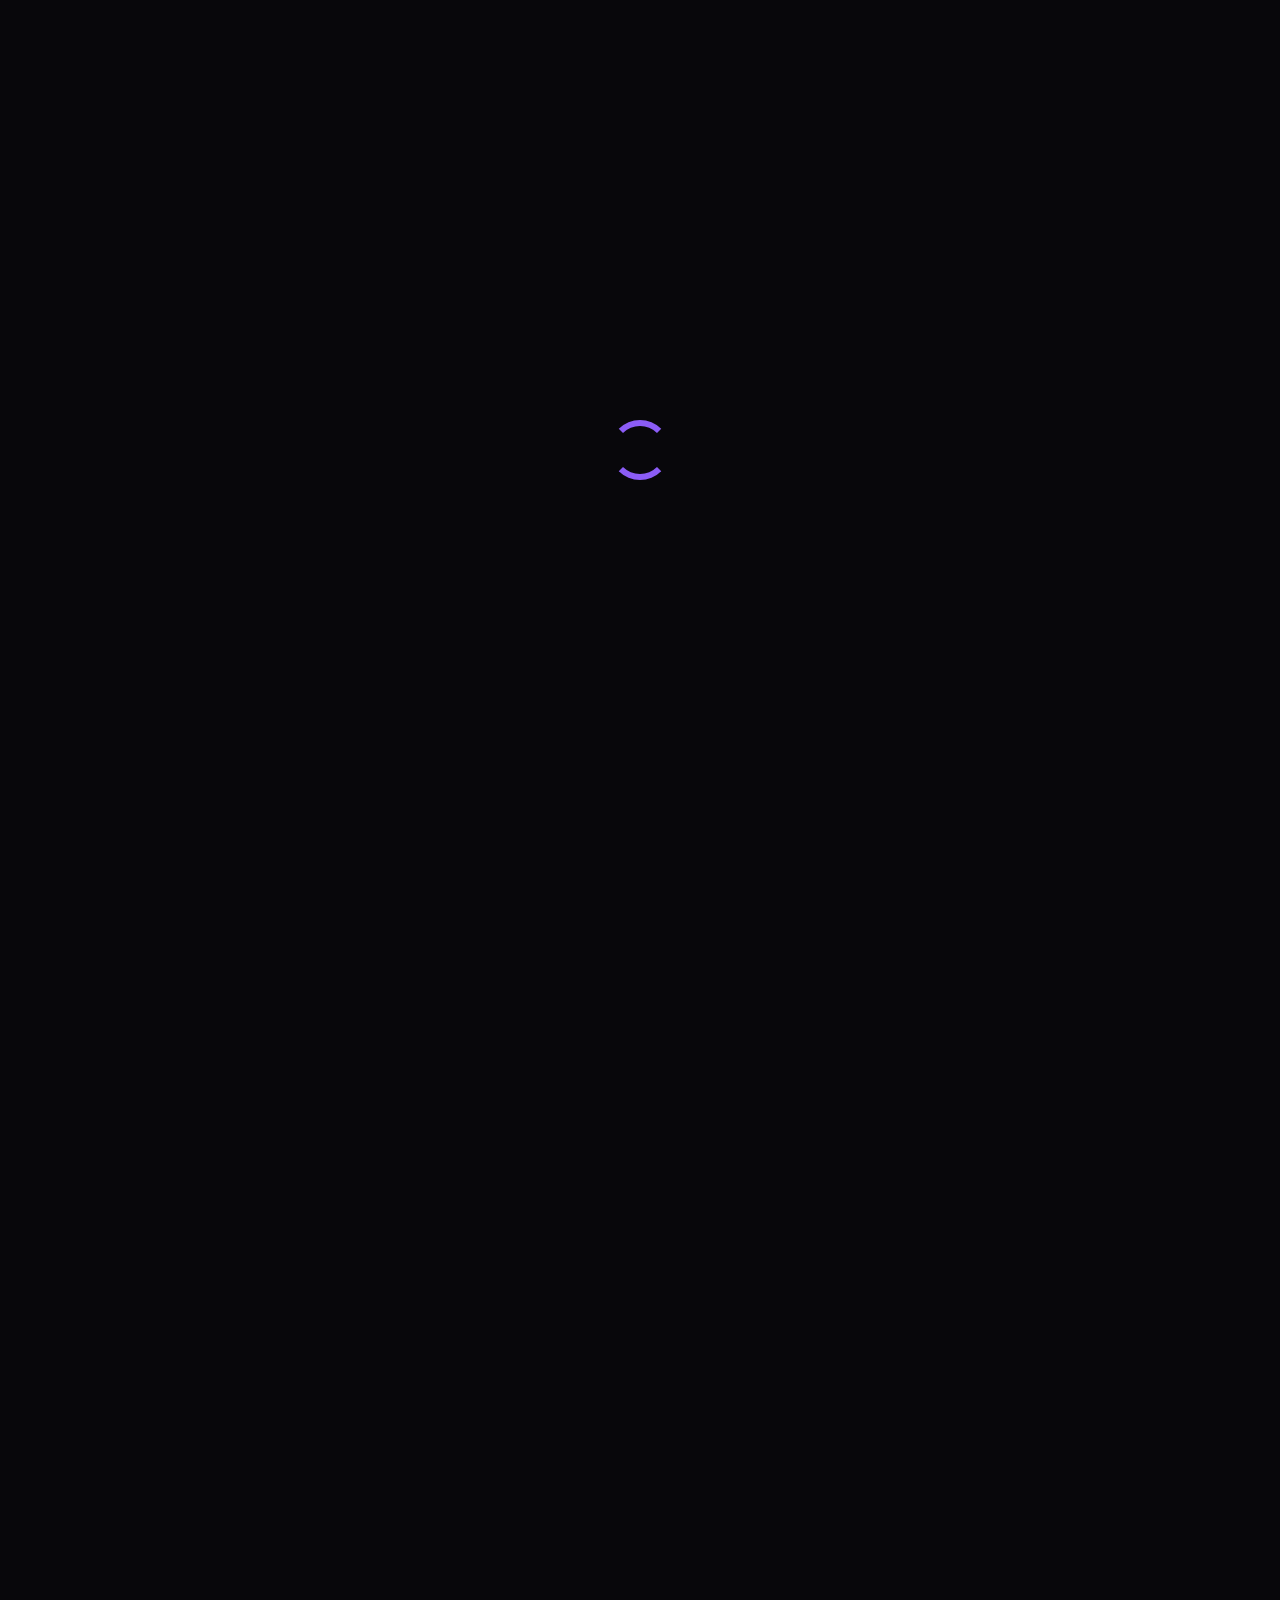
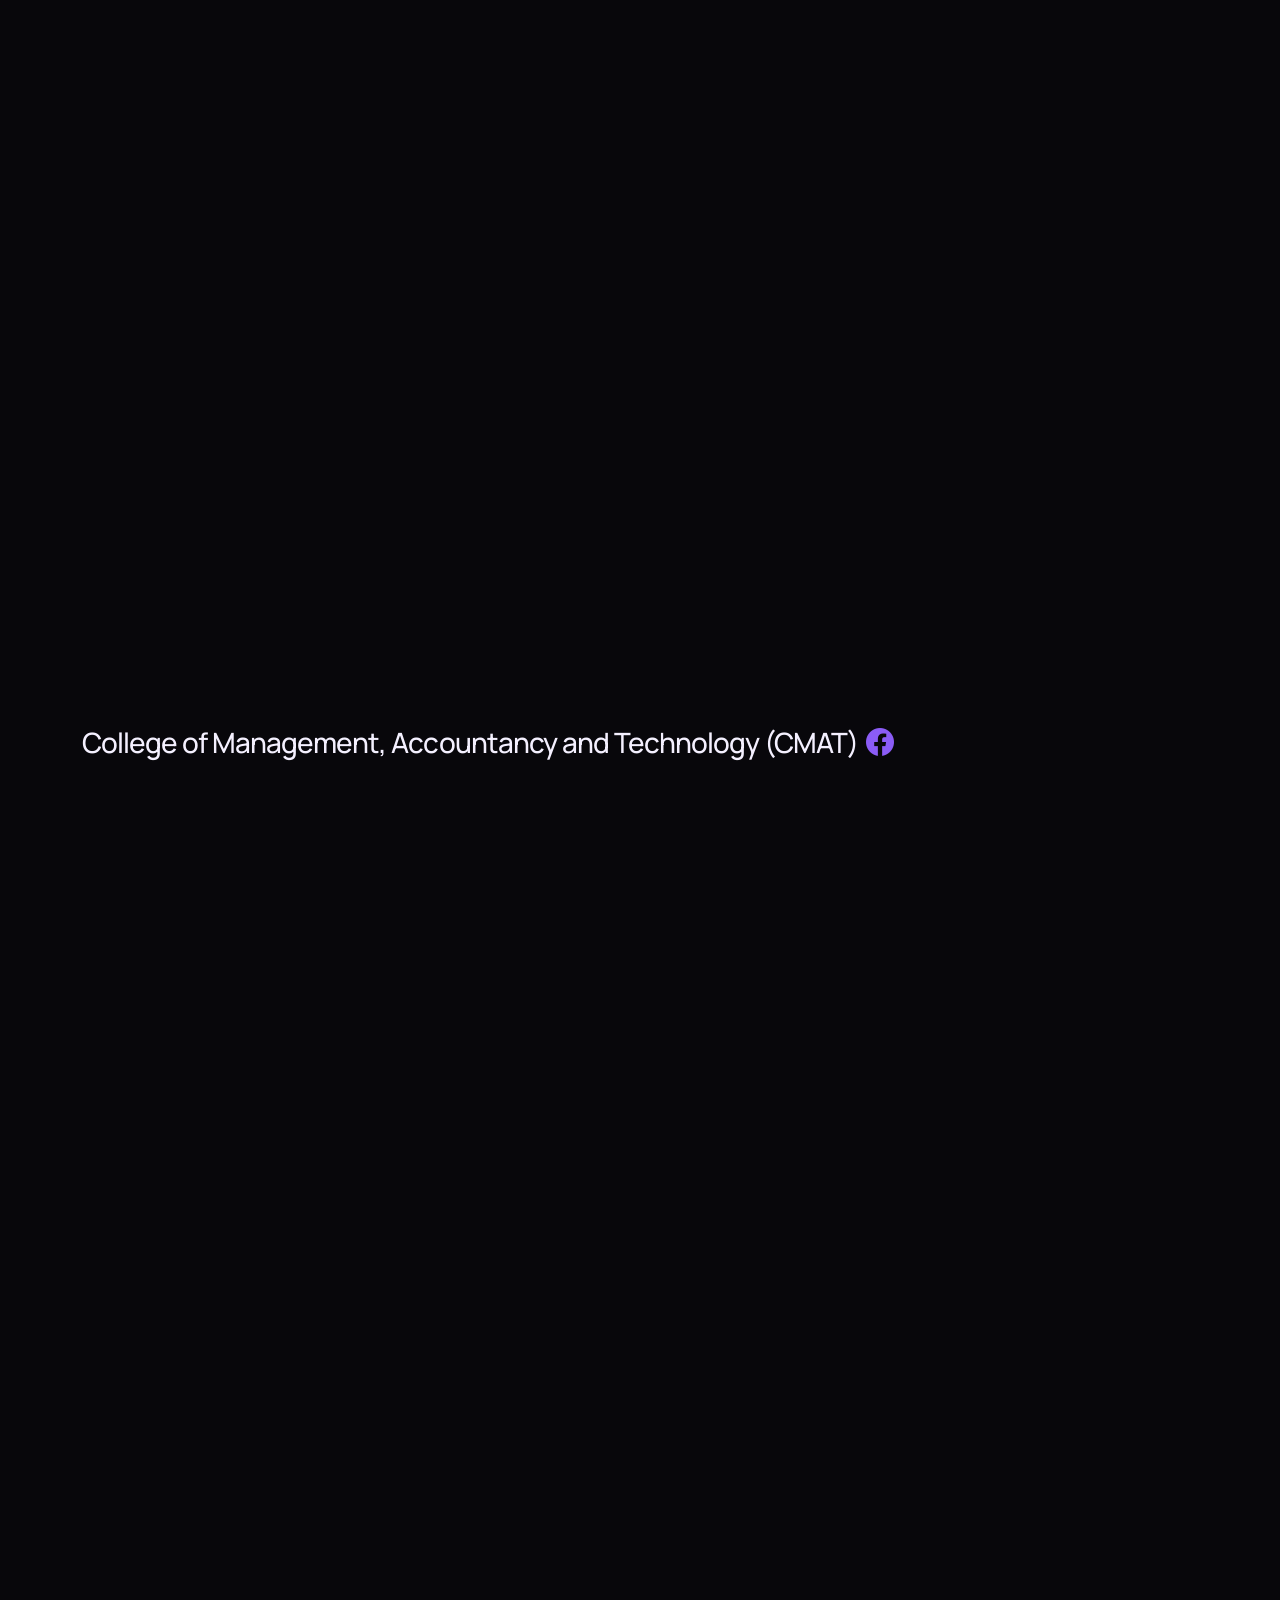
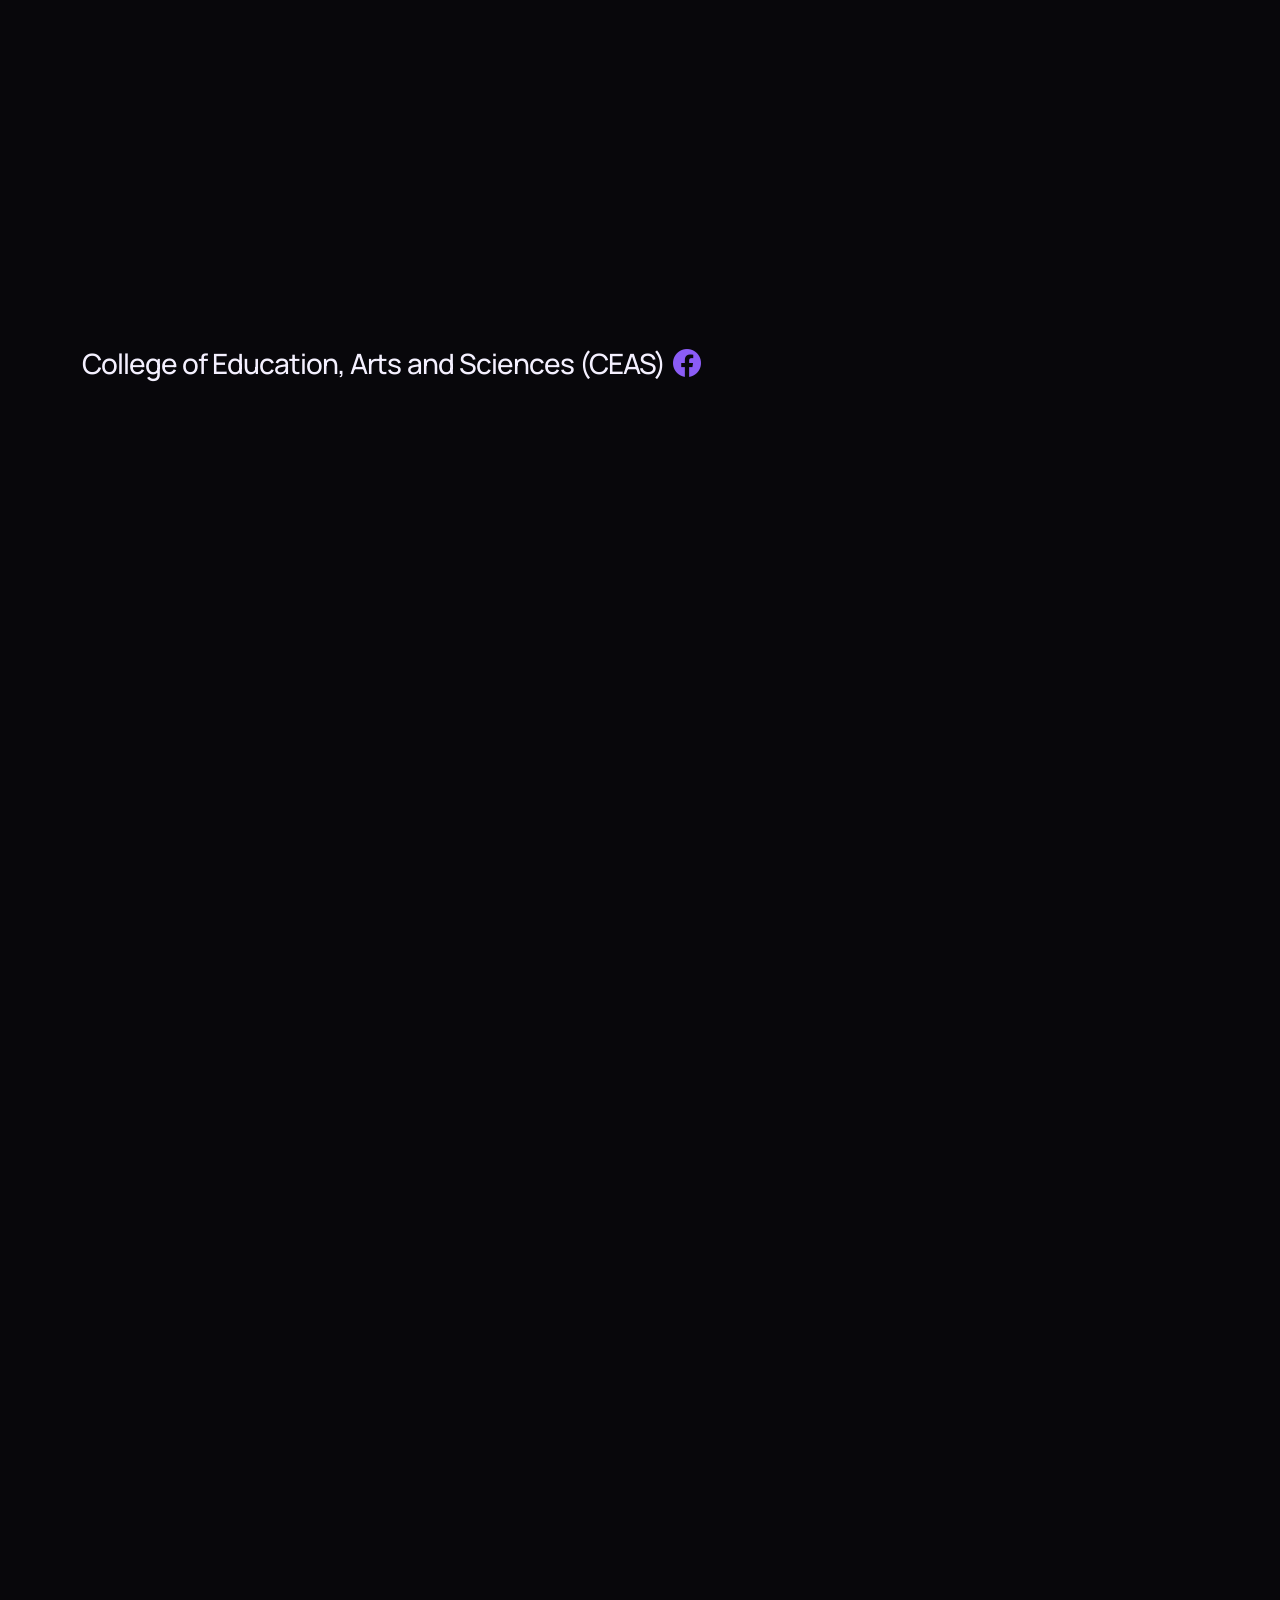
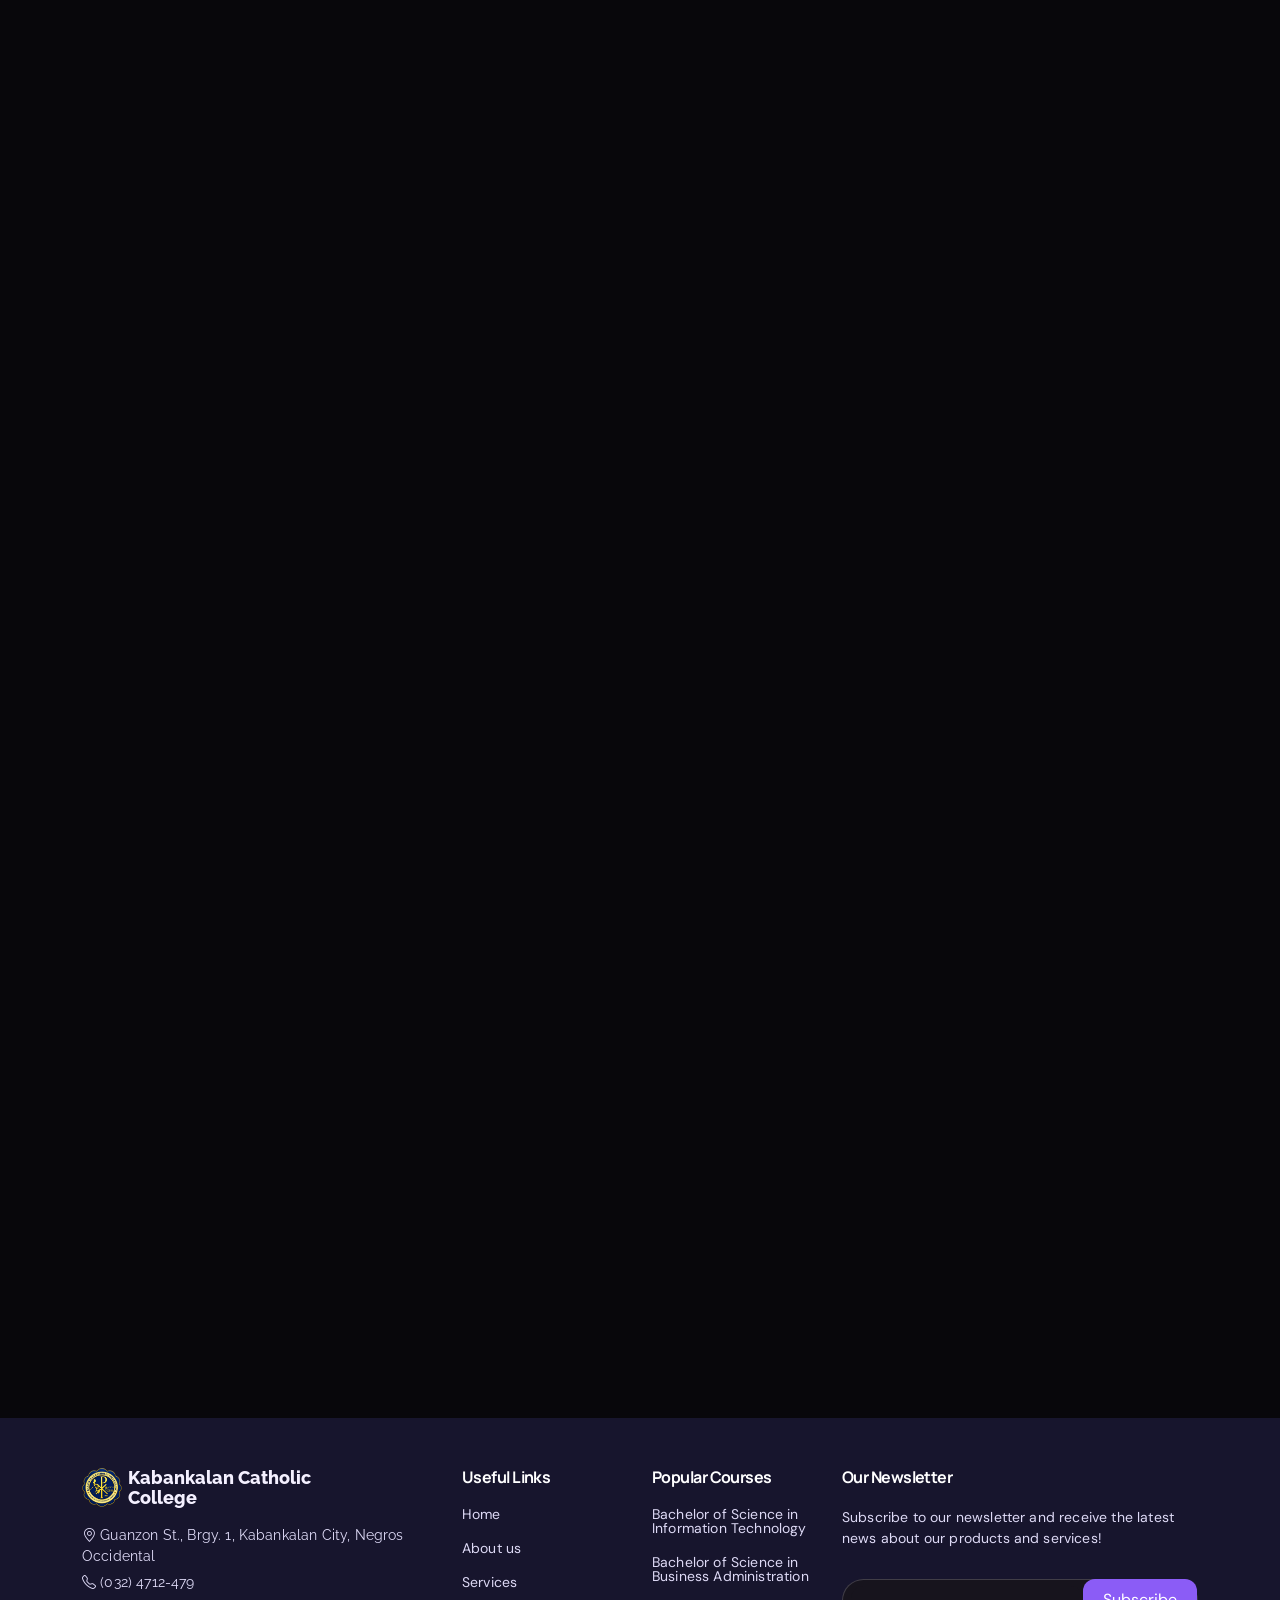
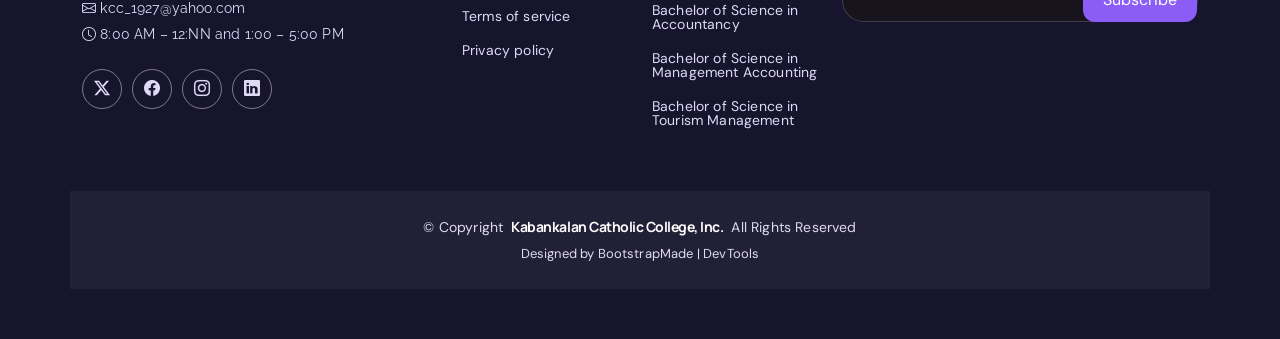
==== index.html @ b7fc4948 "updated location, number,email of school" ====
<!DOCTYPE html>
<html lang="en">

<head>
  <meta charset="utf-8">
  <meta content="width=device-width, initial-scale=1.0" name="viewport">
  <title>Kabankalan Catholic College, Inc.</title>
  <meta name="description" content="Kabankalan Catholic College, Inc. offers Catholic education in Kabankalan City, Negros Occidental.">
  <meta name="keywords" content="">

  <!-- Favicons -->
  <link href="assets/img/favicon.png" rel="icon">
  <link href="assets/img/apple-touch-icon.png" rel="apple-touch-icon">

  <!-- Fonts -->
  <link href="https://fonts.googleapis.com" rel="preconnect">
  <link href="https://fonts.gstatic.com" rel="preconnect" crossorigin>
  <link href="https://fonts.googleapis.com/css2?family=Open+Sans:ital,wght@0,300;0,400;0,500;0,600;0,700;0,800;1,300;1,400;1,500;1,600;1,700;1,800&family=Poppins:ital,wght@0,100;0,200;0,300;0,400;0,500;0,600;0,700;0,800;0,900;1,100;1,200;1,300;1,400;1,500;1,600;1,700;1,800;1,900&family=Raleway:ital,wght@0,100;0,200;0,300;0,400;0,500;0,600;0,700;0,800;0,900;1,100;1,200;1,300;1,400;1,500;1,600;1,700;1,800;1,900&display=swap" rel="stylesheet">

  <!-- Vendor CSS Files -->
  <link href="assets/vendor/bootstrap/css/bootstrap.min.css" rel="stylesheet">
  <link href="assets/vendor/bootstrap-icons/bootstrap-icons.css" rel="stylesheet">
  <link href="assets/vendor/aos/aos.css" rel="stylesheet">
  <link href="assets/vendor/glightbox/css/glightbox.min.css" rel="stylesheet">
  <link href="assets/vendor/swiper/swiper-bundle.min.css" rel="stylesheet">

  <!-- Main CSS File -->
  <link href="assets/css/main.css" rel="stylesheet">
  <link href="assets/css/brightpath-theme.css" rel="stylesheet">

  <!-- =======================================================
  * Template Name: Landing Page
  * Template URL: https://bootstrapmade.com/mentor-free-education-bootstrap-theme/
  * Updated: Jul 07 2025 with Bootstrap v5.3.7
  * Author: BootstrapMade.com
  * License: https://bootstrapmade.com/license/
  ======================================================== -->
</head>

<body class="index-page">

  <header id="header" class="header d-flex align-items-center sticky-top">
    <div class="container-fluid container-xl position-relative d-flex align-items-center">

      <a href="index.html" class="logo d-flex align-items-center me-auto">
        <img src="assets/img/kcclogo1.png" alt="KCC logo">
        <span class="college-name">Kabankalan Catholic College</span>
      </a>

      <nav id="navmenu" class="navmenu">
        <ul>
          <li><a href="index.html" class="active">Home<br></a></li>
          <li><a href="about.html">About</a></li>
          <li><a href="courses.html">Courses</a></li>
          <li><a href="trainers.html">Trainers</a></li>
          <li><a href="events.html">Events</a></li>
          <li><a href="pricing.html">Pricing</a></li>
          <li class="dropdown"><a href="#"><span>Explore</span> <i class="bi bi-chevron-down toggle-dropdown"></i></a>
            <ul>
              <li><a href="#">Dropdown 1</a></li>
              <li class="dropdown"><a href="#"><span>Deep Dropdown</span> <i class="bi bi-chevron-down toggle-dropdown"></i></a>
                <ul>
                  <li><a href="#">Deep Dropdown 1</a></li>
                  <li><a href="#">Deep Dropdown 2</a></li>
                  <li><a href="#">Deep Dropdown 3</a></li>
                  <li><a href="#">Deep Dropdown 4</a></li>
                  <li><a href="#">Deep Dropdown 5</a></li>
                </ul>
              </li>
              <li><a href="#">Dropdown 2</a></li>
              <li><a href="#">Dropdown 3</a></li>
              <li><a href="#">Dropdown 4</a></li>
            </ul>
          </li>
          <li><a href="contact.html">Contact</a></li>
        </ul>
        <i class="mobile-nav-toggle d-xl-none bi bi-list"></i>
      </nav>

      <a class="btn-getstarted" href="courses.html">Enroll Now</a>

    </div>
  </header>

  <main class="main">

    <!-- Hero Section -->
    <section id="hero" class="hero section dark-background">

      <img src="assets/img/kcchome2.png" alt="" data-aos="fade-in">

      <div class="container">
        <p class="hero-establishment" data-aos="fade-up" data-aos-delay="50">Est. 1927 — Kabankalan City, Negros Occidental</p>
        <h2 data-aos="fade-up" data-aos-delay="100">Kabankalan Catholic College, Inc.</h2>
        <p data-aos="fade-up" data-aos-delay="200">Catholic Education: Our Identity, Our Mission</p>
        <div class="d-flex mt-4" data-aos="fade-up" data-aos-delay="300">
          <a href="courses.html" class="btn-get-started">Enroll Now</a>
        </div>
      </div>

    </section><!-- /Hero Section -->

    <!-- About Section -->
    <section id="about" class="about section">

      <div class="container">

        <div class="row gy-4">

          <div class="col-lg-6 order-1 order-lg-2" data-aos="fade-up" data-aos-delay="100">
            <img src="assets/img/about.jpg" class="img-fluid" alt="">
          </div>

          <div class="col-lg-6 order-2 order-lg-1 content" data-aos="fade-up" data-aos-delay="200">
            <h3>About Us</h3>
            <h4>A Legacy of Faith &amp; Education</h4>
            <p>Founded in 1927, Kabankalan Catholic College has served as the home of Catholic education in Kabankalan City, Negros Occidental. For close to a century, KCC has shaped graduates who carry with them strong academics, solid values, and a heart for service.</p>
            <p class="fst-italic">“Teach Ye All Nations”</p>
          </div>

        </div>

      </div>

    </section><!-- /About Section -->

    <!-- Counts Section -->
    <section id="counts" class="section counts light-background">

      <div class="container" data-aos="fade-up" data-aos-delay="100">

        <div class="row gy-4">

          <div class="col-lg-4 col-md-6">
            <div class="stats-item text-center w-100 h-100">
              <span data-purecounter-start="0" data-purecounter-end="32" data-purecounter-duration="1" class="purecounter"></span>
              <p>Programs Offered</p>
            </div>
          </div><!-- End Stats Item -->

          <div class="col-lg-4 col-md-6">
            <div class="stats-item text-center w-100 h-100">
              <span data-purecounter-start="0" data-purecounter-end="1927" data-purecounter-duration="1" class="purecounter"></span>
              <p>Founded</p>
            </div>
          </div><!-- End Stats Item -->

          <div class="col-lg-4 col-md-6">
            <div class="stats-item text-center w-100 h-100">
              <span data-purecounter-start="0" data-purecounter-end="99" data-purecounter-duration="1" class="purecounter"></span>
              <p>Years of Excellence</p>
            </div>
          </div><!-- End Stats Item -->

        </div>

      </div>

    </section><!-- /Counts Section -->

    <!-- Why Us Section -->
    <section id="why-us" class="section why-us">

      <div class="container section-title" data-aos="fade-up">
        <h2>Why Us</h2>
        <p>The Four Pillars</p>
      </div>

      <div class="container">

        <div class="row gy-4">

          <div class="col-lg-3 col-md-6" data-aos="fade-up" data-aos-delay="100">
            <div class="icon-box d-flex flex-column justify-content-center align-items-center">
              <i class="bi bi-mortarboard"></i>
              <h4>Academic Excellence</h4>
              <p>Rigorous academics that challenge students to think critically and develop a genuine love for learning.</p>
            </div>
          </div><!-- End Icon Box -->

          <div class="col-lg-3 col-md-6" data-aos="fade-up" data-aos-delay="200">
            <div class="icon-box d-flex flex-column justify-content-center align-items-center">
              <i class="bi bi-book"></i>
              <h4>Faith Formation</h4>
              <p>Deepening faith through Catholic tradition, prayer, and a personal relationship with God.</p>
            </div>
          </div><!-- End Icon Box -->

          <div class="col-lg-3 col-md-6" data-aos="fade-up" data-aos-delay="300">
            <div class="icon-box d-flex flex-column justify-content-center align-items-center">
              <i class="bi bi-gem"></i>
              <h4>Community Service</h4>
              <p>Reaching out to those in need, putting the Gospel into practice through hands-on service.</p>
            </div>
          </div><!-- End Icon Box -->

          <div class="col-lg-3 col-md-6" data-aos="fade-up" data-aos-delay="400">
            <div class="icon-box d-flex flex-column justify-content-center align-items-center">
              <i class="bi bi-inboxes"></i>
              <h4>Holistic Development</h4>
              <p>Shaping students who are not only skilled and knowledgeable but also grounded in strong values.</p>
            </div>
          </div><!-- End Icon Box -->

        </div>

      </div>

    </section><!-- /Why Us Section -->

    <!-- Courses Section -->
    <section id="courses" class="courses section">

      <!-- Section Title -->
      <div class="container section-title" data-aos="fade-up">
        <h2>Courses</h2>
        <p>Popular Courses</p>
      </div><!-- End Section Title -->

      <div class="container">

        <div class="row">

          <div class="col-12">
            <h3 class="d-flex align-items-center gap-2 mb-4">College of Management, Accountancy and Technology (CMAT) <a href="https://www.facebook.com/kcccmatcouncil" target="_blank" rel="noopener noreferrer" aria-label="CMAT Facebook page"><i class="bi bi-facebook" aria-hidden="true"></i></a></h3>
          </div>

          <div class="col-lg-4 col-md-6 d-flex align-items-stretch" data-aos="zoom-in" data-aos-delay="100">
            <div class="course-item">
              <img src="assets/img/course/BSIT.jpg" class="img-fluid" alt="...">
              <div class="course-content">
                <div class="d-flex justify-content-between align-items-center mb-3">
                  <div class="d-flex align-items-center gap-2">
                    <p class="category mb-0">BSIT</p>
                    <a href="https://www.facebook.com/profile.php?id=61556054114112" target="_blank" rel="noopener noreferrer" aria-label="BSIT Facebook page"><i class="bi bi-facebook" aria-hidden="true"></i></a>
                  </div>
                  <p class="price">₱?</p>
                </div>

                <h3><a href="course-details.html">Bachelor of Science in Information Technology</a></h3>
                <p class="description">The BSIT program develops future-ready IT professionals with skills in software development, networking, database management, and emerging technologies. Students gain hands-on experience in building real-world applications.</p>
                <div class="trainer d-flex justify-content-between align-items-center">
                  <div class="trainer-profile d-flex align-items-center">
                    <a href="trainers.html#godwin-olasa" aria-label="View Godwin Olasa on the Trainers page"><img src="assets/img/trainers/godwin2.png" class="img-fluid" alt="Godwin Olasa"></a>
                    <a href="trainers.html#godwin-olasa" class="trainer-link">Godwin Olasa</a>
                  </div>
                  <div class="trainer-rank d-flex align-items-center">
                    <i class="bi bi-person user-icon"></i>&nbsp;50
                  </div>
                </div>
              </div>
            </div>
          </div> <!-- End Course Item-->

          <div class="col-lg-4 col-md-6 d-flex align-items-stretch mt-4 mt-md-0" data-aos="zoom-in" data-aos-delay="200">
            <div class="course-item">
              <img src="assets/img/course/course-2.webp" class="img-fluid" alt="...">
              <div class="course-content">
                <div class="d-flex justify-content-between align-items-center mb-3">
                  <p class="category">BSBA</p>
                  <p class="price">₱?</p>
                </div>

                <h3><a href="course-details.html">Bachelor of Science in Business Administration</a></h3>
                <p class="description">The BSBA program prepares students for careers in business and management. Students develop competencies in financial analysis, marketing strategy, organizational management, and entrepreneurship.</p>
                <div class="trainer d-flex justify-content-between align-items-center">
                  <div class="trainer-profile d-flex align-items-center">
                    <a href="#teacher-trainer" aria-label="View teachers in the Teacher and Trainer section"><img src="assets/img/person/person-f-14.webp" class="img-fluid" alt="Lana"></a>
                    <a href="#teacher-trainer" class="trainer-link">Lana</a>
                  </div>
                  <div class="trainer-rank d-flex align-items-center">
                    <i class="bi bi-person user-icon"></i>&nbsp;35
                  </div>
                </div>
              </div>
            </div>
          </div> <!-- End Course Item-->

          <div class="col-lg-4 col-md-6 d-flex align-items-stretch mt-4" data-aos="zoom-in" data-aos-delay="250">
            <div class="course-item">
              <img src="assets/img/course/course-2.webp" class="img-fluid" alt="Financial data shown in a chart">
              <div class="course-content">
                <div class="d-flex justify-content-between align-items-center mb-3">
                  <p class="category">BSA</p>
                  <p class="price">₱?</p>
                </div>
                <h3><a href="course-details.html">Bachelor of Science in Accountancy</a></h3>
                <p class="description">The BSA program develops competent and ethical accountants prepared for the CPA licensure examination. Students gain expertise in financial accounting, auditing, taxation, and management advisory services.</p>
              </div>
            </div>
          </div>

          <div class="col-lg-4 col-md-6 d-flex align-items-stretch mt-4" data-aos="zoom-in" data-aos-delay="275">
            <div class="course-item">
              <img src="assets/img/course/course-2.webp" class="img-fluid" alt="Financial data shown in a chart">
              <div class="course-content">
                <div class="d-flex justify-content-between align-items-center mb-3">
                  <p class="category">BSMA</p>
                  <p class="price">₱?</p>
                </div>
                <h3><a href="course-details.html">Bachelor of Science in Management Accounting</a></h3>
                <p class="description">The BSMA program focuses on strategic financial management and decision-making. Students develop skills in cost analysis, budgeting, performance evaluation, and strategic planning for organizations.</p>
              </div>
            </div>
          </div>

          <div class="col-lg-4 col-md-6 d-flex align-items-stretch mt-4 mt-lg-0" data-aos="zoom-in" data-aos-delay="300">
            <div class="course-item">
              <img src="assets/img/course/tourism.jpg" class="img-fluid" alt="...">
              <div class="course-content">
                <div class="d-flex justify-content-between align-items-center mb-3">
                  <div class="d-flex align-items-center gap-2">
                    <p class="category mb-0">BSTM</p>
                    <a href="https://www.facebook.com/tmskccofficialpage" target="_blank" rel="noopener noreferrer" aria-label="BSTM Facebook page"><i class="bi bi-facebook" aria-hidden="true"></i></a>
                  </div>
                  <p class="price">₱?</p>
                </div>

                <h3><a href="course-details.html">Bachelor of Science in Tourism Management</a></h3>
                <p class="description">The BSTM program prepares students for careers in the dynamic tourism and hospitality industry. Students learn tourism planning, event management, and sustainable tourism development.</p>
                <div class="trainer-rank d-flex align-items-center">
                  <i class="bi bi-person user-icon"></i>&nbsp;20
                </div>
              </div>
            </div>
          </div> <!-- End Course Item-->

          <div class="col-12 mt-4">
            <h3 class="d-flex align-items-center gap-2 mb-4">College of Education, Arts and Sciences (CEAS) <a href="https://www.facebook.com/profile.php?id=100083130441140" target="_blank" rel="noopener noreferrer" aria-label="CEAS Facebook page"><i class="bi bi-facebook" aria-hidden="true"></i></a></h3>
          </div>

          <div class="col-lg-4 col-md-6 d-flex align-items-stretch mt-4" data-aos="zoom-in" data-aos-delay="100">
            <div class="course-item">
              <img src="assets/img/course/course-1.webp" class="img-fluid" alt="Computer workstation in a learning environment">
              <div class="course-content">
                <div class="d-flex justify-content-between align-items-center mb-3">
                  <p class="category">BEEd</p>
                  <p class="price">₱?</p>
                </div>
                <h3><a href="course-details.html">Bachelor of Elementary Education</a></h3>
                <p class="description">The BEEd program prepares dedicated and competent educators for elementary education. The curriculum provides strong pedagogical foundations and content knowledge for effective teaching of young learners.</p>
              </div>
            </div>
          </div>

          <div class="col-lg-4 col-md-6 d-flex align-items-stretch mt-4" data-aos="zoom-in" data-aos-delay="150">
            <div class="course-item">
              <img src="assets/img/course/course-1.webp" class="img-fluid" alt="Computer workstation in a learning environment">
              <div class="course-content">
                <div class="d-flex justify-content-between align-items-center mb-3">
                  <p class="category">BECEd</p>
                  <p class="price">₱?</p>
                </div>
                <h3><a href="course-details.html">Bachelor of Early Childhood Education</a></h3>
                <p class="description">The BECEd program prepares educators specializing in early childhood development and education. Students learn to create meaningful learning experiences that nurture curiosity, confidence, and a love for learning in young children.</p>
              </div>
            </div>
          </div>

          <div class="col-lg-4 col-md-6 d-flex align-items-stretch mt-4" data-aos="zoom-in" data-aos-delay="200">
            <div class="course-item">
              <img src="assets/img/course/course-1.webp" class="img-fluid" alt="Computer workstation in a learning environment">
              <div class="course-content">
                <div class="d-flex justify-content-between align-items-center mb-3">
                  <p class="category">AB Philosophy</p>
                  <p class="price">₱?</p>
                </div>
                <h3><a href="course-details.html">Bachelor of Arts in Philosophy</a></h3>
                <p class="description">The AB Philosophy program develops critical thinking, analytical reasoning, and ethical reflection. Students explore fundamental questions about existence, knowledge, values, and the human condition.</p>
              </div>
            </div>
          </div>

          <div class="col-lg-4 col-md-6 d-flex align-items-stretch mt-4" data-aos="zoom-in" data-aos-delay="200">
            <div class="course-item">
              <img src="assets/img/course/course-1.webp" class="img-fluid" alt="Computer workstation in a learning environment">
              <div class="course-content">
                <div class="d-flex justify-content-between align-items-center mb-3">
                  <p class="category">BS Psychology</p>
                  <p class="price">₱?</p>
                </div>
                <h3><a href="course-details.html">Bachelor of Science in Psychology</a></h3>
                <p class="description">The BS Psychology program provides a comprehensive understanding of human behavior, mental processes, and psychological well-being. Students develop skills in counseling, assessment, and research.</p>
              </div>
            </div>
          </div>

          <div class="col-lg-4 col-md-6 d-flex align-items-stretch mt-4" data-aos="zoom-in" data-aos-delay="200">
            <div class="course-item">
              <img src="assets/img/course/course-1.webp" class="img-fluid" alt="Computer workstation in a learning environment">
              <div class="course-content">
                <div class="d-flex justify-content-between align-items-center mb-3">
                  <p class="category">BSEd</p>
                  <p class="price">₱?</p>
                </div>
                <h3><a href="course-details.html">Bachelor of Secondary Education</a></h3>
                <p class="description">The BSEd program trains future secondary school teachers with specializations in various fields of study. Graduates are equipped with advanced subject matter knowledge and teaching methodologies.</p>
              </div>
            </div>
          </div>

          <div class="col-lg-4 col-md-6 d-flex align-items-stretch mt-4" data-aos="zoom-in" data-aos-delay="300">
            <div class="course-item">
              <img src="assets/img/course/course-1.webp" class="img-fluid" alt="Computer workstation in a learning environment">
              <div class="course-content">
                <div class="d-flex justify-content-between align-items-center mb-3">
                  <p class="category">BPEd</p>
                  <p class="price">₱?</p>
                </div>
                <h3><a href="course-details.html">Bachelor of Physical Education</a></h3>
                <p class="description">The BPEd program develops competent physical education teachers and sports professionals. Students gain knowledge in exercise science, sports coaching, and health-related fitness instruction.</p>
              </div>
            </div>
          </div>

        </div>

      </div>

    </section><!-- /Courses Section -->

    <!-- School Head Section -->
    <section id="school-head" class="section">

      <div class="container section-title" data-aos="fade-up">
        <h2>Leadership</h2>
        <p>School Head</p>
      </div>

      <div class="container">
        <div class="row justify-content-center" data-aos="fade-up" data-aos-delay="100">
          <div class="col-lg-8">
            <div class="row align-items-center gy-4">
              <div class="col-md-5">
                <img src="assets/img/person/headdd.png" class="img-fluid rounded" alt="School Head">
              </div>
              <div class="col-md-7">
                <h3>Rev. Fr. Richard L. Lachica</h3>
                <p class="fst-italic">School Head</p>
              </div>
            </div>
          </div>
        </div>
      </div>

    </section><!-- /School Head Section -->

    <!-- Teacher / Trainer Section -->
    <section id="teacher-trainer" class="section light-background trainers-index">

      <div class="container section-title" data-aos="fade-up">
        <h2>Teaching Staff</h2>
        <p>Teacher / Trainer</p>
      </div>

      <div class="container">
        <div class="row gy-4 justify-content-center">
          <div class="col-lg-4 col-md-6 d-flex" data-aos="fade-up" data-aos-delay="100">
            <div class="member">
              <div class="member-img">
                <img src="assets/img/trainers/godwin2.png" class="img-fluid" alt="Godwin Olasa">
                <div class="social">
                  <a href="https://www.facebook.com/GA.olasa" target="_blank" rel="noopener noreferrer" aria-label="Visit Godwin Olasa on Facebook"><i class="bi bi-facebook"></i></a>
                </div>
              </div>
              <div class="member-content">
                <h4>Godwin Olasa</h4>
                <span>Teacher</span>
                <p>Magni qui quod omnis unde et eos fuga et exercitationem. Odio veritatis perspiciatis quaerat qui aut aut aut</p>
              </div>
            </div>
          </div>

          <div class="col-lg-4 col-md-6 d-flex" data-aos="fade-up" data-aos-delay="200">
            <div class="member">
              <div class="member-img">
                <img src="assets/img/trainers/profff jew.jpg" class="img-fluid" alt="Jewel Riza">
                <div class="social">
                  <a href="https://www.facebook.com/silenxe123001" target="_blank" rel="noopener noreferrer" aria-label="Visit Jewel Riza on Facebook"><i class="bi bi-facebook"></i></a>
                </div>
              </div>
              <div class="member-content">
                <h4>Jewel Riza</h4>
                <span>Teacher</span>
                <p>Repellat fugiat adipisci nemo illum nesciunt voluptas repellendus. In architecto rerum rerum temporibus</p>
              </div>
            </div>
          </div>
        </div>
      </div>

    </section><!-- /Teacher / Trainer Section -->

  </main>

  <footer id="footer" class="footer position-relative light-background">

    <div class="container footer-top">
      <div class="row gy-4">
        <div class="col-lg-4 col-md-6 footer-about">
          <a href="index.html" class="logo d-flex align-items-center">
            <img src="assets/img/kcclogo1.png" alt="">
            <span class="college-name">Kabankalan Catholic College</span>
          </a>
          <div class="footer-contact pt-3">
            <p><i class="bi bi-geo-alt"></i> Guanzon St., Brgy. 1, Kabankalan City, Negros Occidental</p>
            <p><i class="bi bi-telephone"></i> (032) 4712-479</p>
            <p><i class="bi bi-envelope"></i> <a href="mailto:kcc_1927@yahoo.com">kcc_1927@yahoo.com</a></p>
            <p><i class="bi bi-clock"></i> 8:00 AM – 12:NN and 1:00 – 5:00 PM</p>
          </div>
          <div class="social-links d-flex mt-4">
            <a href=""><i class="bi bi-twitter-x"></i></a>
            <a href=""><i class="bi bi-facebook"></i></a>
            <a href=""><i class="bi bi-instagram"></i></a>
            <a href=""><i class="bi bi-linkedin"></i></a>
          </div>
        </div>

        <div class="col-lg-2 col-md-3 footer-links">
          <h4>Useful Links</h4>
          <ul>
            <li><a href="#">Home</a></li>
            <li><a href="#">About us</a></li>
            <li><a href="#">Services</a></li>
            <li><a href="#">Terms of service</a></li>
            <li><a href="#">Privacy policy</a></li>
          </ul>
        </div>

        <div class="col-lg-2 col-md-3 footer-links">
          <h4>Popular Courses</h4>
          <ul>
            <li><a href="courses.html">Bachelor of Science in Information Technology</a></li>
            <li><a href="courses.html">Bachelor of Science in Business Administration</a></li>
            <li><a href="courses.html">Bachelor of Science in Accountancy</a></li>
            <li><a href="courses.html">Bachelor of Science in Management Accounting</a></li>
            <li><a href="courses.html">Bachelor of Science in Tourism Management</a></li>
          </ul>
        </div>

        <div class="col-lg-4 col-md-12 footer-newsletter">
          <h4>Our Newsletter</h4>
          <p>Subscribe to our newsletter and receive the latest news about our products and services!</p>
          <form action="#" method="post" class="email-form">
            <div class="newsletter-form"><input type="email" name="email"><input type="submit" value="Subscribe"></div>
            <div class="loading">Loading</div>
            <div class="error-message"></div>
            <div class="sent-message">Your subscription request has been sent. Thank you!</div>
          </form>
        </div>

      </div>
    </div>

    <div class="container copyright text-center mt-4">
      <p>© <span>Copyright</span> <strong class="px-1 sitename">Kabankalan Catholic College, Inc.</strong> <span>All Rights Reserved</span></p>
      <div class="credits">
        <!-- All the links in the footer should remain intact. -->
        <!-- You can delete the links only if you've purchased the pro version. -->
        <!-- Licensing information: https://bootstrapmade.com/license/ -->
        Designed by <a href="https://bootstrapmade.com/">BootstrapMade</a> | <a href="https://bootstrapmade.com/tools/">DevTools</a>
      </div>
    </div>

  </footer>

  <!-- Scroll Top -->
  <a href="#" id="scroll-top" class="scroll-top d-flex align-items-center justify-content-center"><i class="bi bi-arrow-up-short"></i></a>

  <!-- Preloader -->
  <div id="preloader"></div>

  <!-- Vendor JS Files -->
  <script src="assets/vendor/bootstrap/js/bootstrap.bundle.min.js"></script>
  <script src="assets/vendor/aos/aos.js"></script>
  <script src="assets/vendor/glightbox/js/glightbox.min.js"></script>
  <script src="assets/vendor/purecounter/purecounter_vanilla.js"></script>
  <script src="assets/vendor/swiper/swiper-bundle.min.js"></script>

  <!-- Main JS File -->
  <script src="assets/js/main.js"></script>

</body>

</html>
---- assets/css/main.css ----
/**
* Template Name: Mentor
* Template URL: https://bootstrapmade.com/mentor-free-education-bootstrap-theme/
* Updated: Jul 07 2025 with Bootstrap v5.3.7
* Author: BootstrapMade.com
* License: https://bootstrapmade.com/license/
*/

/*--------------------------------------------------------------
# Font & Color Variables
# Help: https://bootstrapmade.com/color-system/
--------------------------------------------------------------*/
/* Fonts */
:root {
  --default-font: "Open Sans",  system-ui, -apple-system, "Segoe UI", Roboto, "Helvetica Neue", Arial, "Noto Sans", "Liberation Sans", sans-serif, "Apple Color Emoji", "Segoe UI Emoji", "Segoe UI Symbol", "Noto Color Emoji";
  --heading-font: "Raleway",  sans-serif;
  --nav-font: "Poppins",  sans-serif;
}

/* Global Colors - The following color variables are used throughout the website. Updating them here will change the color scheme of the entire website */
:root { 
  --background-color: #ffffff; /* Background color for the entire website, including individual sections */
  --default-color: #444444; /* Default color used for the majority of the text content across the entire website */
  --heading-color: #37423b; /* Color for headings, subheadings and title throughout the website */
  --accent-color: #5fcf80; /* Accent color that represents your brand on the website. It's used for buttons, links, and other elements that need to stand out */
  --surface-color: #ffffff; /* The surface color is used as a background of boxed elements within sections, such as cards, icon boxes, or other elements that require a visual separation from the global background. */
  --contrast-color: #ffffff; /* Contrast color for text, ensuring readability against backgrounds of accent, heading, or default colors. */
}

/* Nav Menu Colors - The following color variables are used specifically for the navigation menu. They are separate from the global colors to allow for more customization options */
:root {
  --nav-color: #272828;  /* The default color of the main navmenu links */
  --nav-hover-color: #5fcf80; /* Applied to main navmenu links when they are hovered over or active */
  --nav-mobile-background-color: #ffffff; /* Used as the background color for mobile navigation menu */
  --nav-dropdown-background-color: #ffffff; /* Used as the background color for dropdown items that appear when hovering over primary navigation items */
  --nav-dropdown-color: #272828; /* Used for navigation links of the dropdown items in the navigation menu. */
  --nav-dropdown-hover-color: #5fcf80; /* Similar to --nav-hover-color, this color is applied to dropdown navigation links when they are hovered over. */
}

/* Color Presets - These classes override global colors when applied to any section or element, providing reuse of the sam color scheme. */

.light-background {
  --background-color: #f9f9f9;
  --surface-color: #ffffff;
}

.dark-background {
  --background-color: #060606;
  --default-color: #ffffff;
  --heading-color: #ffffff;
  --surface-color: #252525;
  --contrast-color: #ffffff;
}

/* Smooth scroll */
:root {
  scroll-behavior: smooth;
}

/*--------------------------------------------------------------
# General Styling & Shared Classes
--------------------------------------------------------------*/
body {
  color: var(--default-color);
  background-color: var(--background-color);
  font-family: var(--default-font);
}

a {
  color: var(--accent-color);
  text-decoration: none;
  transition: 0.3s;
}

a:hover {
  color: color-mix(in srgb, var(--accent-color), transparent 25%);
  text-decoration: none;
}

h1,
h2,
h3,
h4,
h5,
h6 {
  color: var(--heading-color);
  font-family: var(--heading-font);
}

/* Email Form Messages
------------------------------*/
.email-form .error-message {
  display: none;
  background: #df1529;
  color: #ffffff;
  text-align: left;
  padding: 15px;
  margin-bottom: 24px;
  font-weight: 600;
}

.email-form .sent-message {
  display: none;
  color: #ffffff;
  background: #059652;
  text-align: center;
  padding: 15px;
  margin-bottom: 24px;
  font-weight: 600;
}

.email-form .loading {
  display: none;
  background: var(--surface-color);
  text-align: center;
  padding: 15px;
  margin-bottom: 24px;
}

.email-form .loading:before {
  content: "";
  display: inline-block;
  border-radius: 50%;
  width: 24px;
  height: 24px;
  margin: 0 10px -6px 0;
  border: 3px solid var(--accent-color);
  border-top-color: var(--surface-color);
  animation: email-form-loading 1s linear infinite;
}

@keyframes email-form-loading {
  0% {
    transform: rotate(0deg);
  }

  100% {
    transform: rotate(360deg);
  }
}

/* Pulsating Play Button
------------------------------*/
.pulsating-play-btn {
  width: 94px;
  height: 94px;
  background: radial-gradient(var(--accent-color) 50%, color-mix(in srgb, var(--accent-color), transparent 75%) 52%);
  border-radius: 50%;
  display: block;
  position: relative;
  overflow: hidden;
}

.pulsating-play-btn:before {
  content: "";
  position: absolute;
  width: 120px;
  height: 120px;
  animation-delay: 0s;
  animation: pulsate-play-btn 2s;
  animation-direction: forwards;
  animation-iteration-count: infinite;
  animation-timing-function: steps;
  opacity: 1;
  border-radius: 50%;
  border: 5px solid color-mix(in srgb, var(--accent-color), transparent 30%);
  top: -15%;
  left: -15%;
  background: rgba(198, 16, 0, 0);
}

.pulsating-play-btn:after {
  content: "";
  position: absolute;
  left: 50%;
  top: 50%;
  transform: translateX(-40%) translateY(-50%);
  width: 0;
  height: 0;
  border-top: 10px solid transparent;
  border-bottom: 10px solid transparent;
  border-left: 15px solid #fff;
  z-index: 100;
  transition: all 400ms cubic-bezier(0.55, 0.055, 0.675, 0.19);
}

.pulsating-play-btn:hover:before {
  content: "";
  position: absolute;
  left: 50%;
  top: 50%;
  transform: translateX(-40%) translateY(-50%);
  width: 0;
  height: 0;
  border: none;
  border-top: 10px solid transparent;
  border-bottom: 10px solid transparent;
  border-left: 15px solid #fff;
  z-index: 200;
  animation: none;
  border-radius: 0;
}

.pulsating-play-btn:hover:after {
  border-left: 15px solid var(--accent-color);
  transform: scale(20);
}

@keyframes pulsate-play-btn {
  0% {
    transform: scale(0.6, 0.6);
    opacity: 1;
  }

  100% {
    transform: scale(1, 1);
    opacity: 0;
  }
}

/*--------------------------------------------------------------
# Global Header
--------------------------------------------------------------*/
.header {
  color: var(--default-color);
  background-color: var(--background-color);
  padding: 15px 0;
  transition: all 0.5s;
  z-index: 997;
}

.header .logo {
  line-height: 1;
}

.header .logo img {
  max-height: 48px;
  margin-right: 8px;
}

.header .logo .college-name {
  color: var(--heading-color);
  font-size: clamp(12px, 1.4vw, 18px);
  font-weight: 800;
  line-height: 1.15;
  max-width: 190px;
}

.header .logo h1 {
  font-weight: 700;
  font-size: 30px;
  margin: 0;
  letter-spacing: 1px;
  text-transform: uppercase;
  color: var(--accent-color);
}

.header .btn-getstarted,
.header .btn-getstarted:focus {
  color: var(--contrast-color);
  background: var(--accent-color);
  font-size: 14px;
  padding: 8px 25px;
  margin: 0 0 0 30px;
  border-radius: 50px;
  transition: 0.3s;
}

.header .btn-getstarted:hover,
.header .btn-getstarted:focus:hover {
  color: var(--contrast-color);
  background: color-mix(in srgb, var(--accent-color), transparent 15%);
}

@media (max-width: 1200px) {
  .header .logo {
    order: 1;
  }

  .header .btn-getstarted {
    order: 2;
    margin: 0 15px 0 0;
    padding: 6px 15px;
  }

  .header .navmenu {
    order: 3;
  }
}

.scrolled .header {
  box-shadow: 0px 0 18px rgba(0, 0, 0, 0.1);
}

/*--------------------------------------------------------------
# Navigation Menu
--------------------------------------------------------------*/
/* Navmenu - Desktop */
@media (min-width: 1200px) {
  .navmenu {
    padding: 0;
  }

  .navmenu ul {
    margin: 0;
    padding: 0;
    display: flex;
    list-style: none;
    align-items: center;
  }

  .navmenu li {
    position: relative;
  }

  .navmenu a,
  .navmenu a:focus {
    color: var(--nav-color);
    padding: 18px 15px;
    font-size: 16px;
    font-family: var(--nav-font);
    font-weight: 400;
    display: flex;
    align-items: center;
    justify-content: space-between;
    white-space: nowrap;
    transition: 0.3s;
  }

  .navmenu a i,
  .navmenu a:focus i {
    font-size: 12px;
    line-height: 0;
    margin-left: 5px;
    transition: 0.3s;
  }

  .navmenu li:last-child a {
    padding-right: 0;
  }

  .navmenu li:hover>a,
  .navmenu .active,
  .navmenu .active:focus {
    color: var(--nav-hover-color);
  }

  .navmenu .dropdown ul {
    margin: 0;
    padding: 10px 0;
    background: var(--nav-dropdown-background-color);
    display: block;
    position: absolute;
    visibility: hidden;
    left: 14px;
    top: 130%;
    opacity: 0;
    transition: 0.3s;
    border-radius: 4px;
    z-index: 99;
    box-shadow: 0px 0px 30px rgba(0, 0, 0, 0.1);
  }

  .navmenu .dropdown ul li {
    min-width: 200px;
  }

  .navmenu .dropdown ul a {
    padding: 10px 20px;
    font-size: 15px;
    text-transform: none;
    color: var(--nav-dropdown-color);
  }

  .navmenu .dropdown ul a i {
    font-size: 12px;
  }

  .navmenu .dropdown ul a:hover,
  .navmenu .dropdown ul .active:hover,
  .navmenu .dropdown ul li:hover>a {
    color: var(--nav-dropdown-hover-color);
  }

  .navmenu .dropdown:hover>ul {
    opacity: 1;
    top: 100%;
    visibility: visible;
  }

  .navmenu .dropdown .dropdown ul {
    top: 0;
    left: -90%;
    visibility: hidden;
  }

  .navmenu .dropdown .dropdown:hover>ul {
    opacity: 1;
    top: 0;
    left: -100%;
    visibility: visible;
  }
}

/* Navmenu - Mobile */
@media (max-width: 1199px) {
  .mobile-nav-toggle {
    color: var(--nav-color);
    font-size: 28px;
    line-height: 0;
    margin-right: 10px;
    cursor: pointer;
    transition: color 0.3s;
  }

  .navmenu {
    padding: 0;
    z-index: 9997;
  }

  .navmenu ul {
    display: none;
    list-style: none;
    position: absolute;
    inset: 60px 20px 20px 20px;
    padding: 10px 0;
    margin: 0;
    border-radius: 6px;
    background-color: var(--nav-mobile-background-color);
    border: 1px solid color-mix(in srgb, var(--default-color), transparent 90%);
    box-shadow: none;
    overflow-y: auto;
    transition: 0.3s;
    z-index: 9998;
  }

  .navmenu a,
  .navmenu a:focus {
    color: var(--nav-dropdown-color);
    padding: 10px 20px;
    font-family: var(--nav-font);
    font-size: 17px;
    font-weight: 500;
    display: flex;
    align-items: center;
    justify-content: space-between;
    white-space: nowrap;
    transition: 0.3s;
  }

  .navmenu a i,
  .navmenu a:focus i {
    font-size: 12px;
    line-height: 0;
    margin-left: 5px;
    width: 30px;
    height: 30px;
    display: flex;
    align-items: center;
    justify-content: center;
    border-radius: 50%;
    transition: 0.3s;
    background-color: color-mix(in srgb, var(--accent-color), transparent 90%);
  }

  .navmenu a i:hover,
  .navmenu a:focus i:hover {
    background-color: var(--accent-color);
    color: var(--contrast-color);
  }

  .navmenu a:hover,
  .navmenu .active,
  .navmenu .active:focus {
    color: var(--nav-dropdown-hover-color);
  }

  .navmenu .active i,
  .navmenu .active:focus i {
    background-color: var(--accent-color);
    color: var(--contrast-color);
    transform: rotate(180deg);
  }

  .navmenu .dropdown ul {
    position: static;
    display: none;
    z-index: 99;
    padding: 10px 0;
    margin: 10px 20px;
    background-color: var(--nav-dropdown-background-color);
    transition: all 0.5s ease-in-out;
  }

  .navmenu .dropdown ul ul {
    background-color: rgba(33, 37, 41, 0.1);
  }

  .navmenu .dropdown>.dropdown-active {
    display: block;
    background-color: rgba(33, 37, 41, 0.03);
  }

  .mobile-nav-active {
    overflow: hidden;
  }

  .mobile-nav-active .mobile-nav-toggle {
    color: #fff;
    position: absolute;
    font-size: 32px;
    top: 15px;
    right: 15px;
    margin-right: 0;
    z-index: 9999;
  }

  .mobile-nav-active .navmenu {
    position: fixed;
    overflow: hidden;
    inset: 0;
    background: rgba(33, 37, 41, 0.8);
    transition: 0.3s;
  }

  .mobile-nav-active .navmenu>ul {
    display: block;
  }
}

/*--------------------------------------------------------------
# Global Footer
--------------------------------------------------------------*/
.footer {
  color: var(--default-color);
  background-color: var(--background-color);
  font-size: 14px;
  padding-bottom: 50px;
  position: relative;
}

.footer .footer-top {
  padding-top: 50px;
}

.footer .footer-about .logo {
  margin-bottom: 0;
}

.footer .footer-about .logo img {
  max-height: 40px;
  margin-right: 6px;
}

.footer .footer-about .logo span {
  font-size: 26px;
  font-weight: 700;
  letter-spacing: 1px;
  font-family: var(--heading-font);
  color: var(--heading-color);
}

.footer .footer-about p {
  font-size: 14px;
  font-family: var(--heading-font);
}

.footer .social-links a {
  display: flex;
  align-items: center;
  justify-content: center;
  width: 40px;
  height: 40px;
  border-radius: 50%;
  border: 1px solid color-mix(in srgb, var(--default-color), transparent 50%);
  font-size: 16px;
  color: color-mix(in srgb, var(--default-color), transparent 30%);
  margin-right: 10px;
  transition: 0.3s;
}

.footer .social-links a:hover {
  color: var(--accent-color);
  border-color: var(--accent-color);
}

.footer h4 {
  font-size: 16px;
  font-weight: bold;
  position: relative;
  padding-bottom: 12px;
}

.footer .footer-links {
  margin-bottom: 30px;
}

.footer .footer-links ul {
  list-style: none;
  padding: 0;
  margin: 0;
}

.footer .footer-links ul i {
  padding-right: 2px;
  font-size: 12px;
  line-height: 0;
}

.footer .footer-links ul li {
  padding: 10px 0;
  display: flex;
  align-items: center;
}

.footer .footer-links ul li:first-child {
  padding-top: 0;
}

.footer .footer-links ul a {
  color: color-mix(in srgb, var(--default-color), transparent 30%);
  display: inline-block;
  line-height: 1;
}

.footer .footer-links ul a:hover {
  color: var(--accent-color);
}

.footer .footer-contact p {
  margin-bottom: 5px;
}

.footer .footer-newsletter .newsletter-form {
  margin-top: 30px;
  margin-bottom: 15px;
  padding: 6px 8px;
  position: relative;
  border-radius: 50px;
  border: 1px solid color-mix(in srgb, var(--default-color), transparent 80%);
  display: flex;
  background-color: var(--surface-color);
  transition: 0.3s;
}

.footer .footer-newsletter .newsletter-form:focus-within {
  border-color: var(--accent-color);
}

.footer .footer-newsletter .newsletter-form input[type=email] {
  border: 0;
  padding: 4px 8px;
  width: 100%;
  background-color: var(--surface-color);
  color: var(--default-color);
}

.footer .footer-newsletter .newsletter-form input[type=email]:focus-visible {
  outline: none;
}

.footer .footer-newsletter .newsletter-form input[type=submit] {
  border: 0;
  font-size: 16px;
  padding: 0 20px 2px 20px;
  margin: -7px -8px -7px 0;
  background: var(--accent-color);
  color: var(--contrast-color);
  transition: 0.3s;
  border-radius: 50px;
}

.footer .footer-newsletter .newsletter-form input[type=submit]:hover {
  background: color-mix(in srgb, var(--accent-color), transparent 20%);
}

.footer .copyright {
  padding-top: 25px;
  padding-bottom: 25px;
  background-color: color-mix(in srgb, var(--default-color), transparent 95%);
}

.footer .copyright p {
  margin-bottom: 0;
}

.footer .credits {
  margin-top: 6px;
  font-size: 13px;
}

/*--------------------------------------------------------------
# Preloader
--------------------------------------------------------------*/
#preloader {
  position: fixed;
  inset: 0;
  z-index: 999999;
  overflow: hidden;
  background: var(--background-color);
  transition: all 0.6s ease-out;
}

#preloader:before {
  content: "";
  position: fixed;
  top: calc(50% - 30px);
  left: calc(50% - 30px);
  border: 6px solid #ffffff;
  border-color: var(--accent-color) transparent var(--accent-color) transparent;
  border-radius: 50%;
  width: 60px;
  height: 60px;
  animation: animate-preloader 1.5s linear infinite;
}

@keyframes animate-preloader {
  0% {
    transform: rotate(0deg);
  }

  100% {
    transform: rotate(360deg);
  }
}

/*--------------------------------------------------------------
# Scroll Top Button
--------------------------------------------------------------*/
.scroll-top {
  position: fixed;
  visibility: hidden;
  opacity: 0;
  right: 15px;
  bottom: -15px;
  z-index: 99999;
  background-color: var(--accent-color);
  width: 44px;
  height: 44px;
  border-radius: 50px;
  transition: all 0.4s;
}

.scroll-top i {
  font-size: 24px;
  color: var(--contrast-color);
  line-height: 0;
}

.scroll-top:hover {
  background-color: color-mix(in srgb, var(--accent-color), transparent 20%);
  color: var(--contrast-color);
}

.scroll-top.active {
  visibility: visible;
  opacity: 1;
  bottom: 15px;
}

/*--------------------------------------------------------------
# Disable aos animation delay on mobile devices
--------------------------------------------------------------*/
@media screen and (max-width: 768px) {
  [data-aos-delay] {
    transition-delay: 0 !important;
  }
}

/*--------------------------------------------------------------
# Global Page Titles & Breadcrumbs
--------------------------------------------------------------*/
.page-title {
  --default-color: var(--contrast-color);
  --background-color: var(--accent-color);
  --heading-color: var(--contrast-color);
  color: var(--default-color);
  background-color: var(--background-color);
  position: relative;
}

.page-title .heading {
  padding: 80px 0;
  border-top: 1px solid color-mix(in srgb, var(--default-color), transparent 90%);
}

.page-title .heading h1 {
  font-size: 38px;
  font-weight: 700;
}

.page-title nav {
  background-color: color-mix(in srgb, var(--accent-color) 90%, black 5%);
  padding: 20px 0;
}

.page-title nav a {
  color: var(--default-color);
}

.page-title nav ol {
  display: flex;
  flex-wrap: wrap;
  list-style: none;
  margin: 0;
  font-size: 16px;
  font-weight: 600;
}

.page-title nav ol li+li {
  padding-left: 10px;
}

.page-title nav ol li+li::before {
  content: "/";
  display: inline-block;
  padding-right: 10px;
  color: color-mix(in srgb, var(--default-color), transparent 70%);
}

/*--------------------------------------------------------------
# Global Sections
--------------------------------------------------------------*/
section,
.section {
  color: var(--default-color);
  background-color: var(--background-color);
  padding: 60px 0;
  scroll-margin-top: 900px;
  overflow: clip;
}

@media (max-width: 1199px) {

  section,
  .section {
    scroll-margin-top: 66px;
  }
}

/*--------------------------------------------------------------
# Global Section Titles
--------------------------------------------------------------*/
.section-title {
  padding-bottom: 60px;
  position: relative;
}

.section-title h2 {
  font-size: 14px;
  font-weight: 500;
  padding: 0;
  line-height: 1px;
  margin: 0;
  letter-spacing: 1.5px;
  text-transform: uppercase;
  color: color-mix(in srgb, var(--default-color), transparent 50%);
  position: relative;
}

.section-title h2::after {
  content: "";
  width: 120px;
  height: 1px;
  display: inline-block;
  background: var(--accent-color);
  margin: 4px 10px;
}

.section-title p {
  color: var(--heading-color);
  margin: 0;
  font-size: 36px;
  font-weight: 700;
  font-family: var(--nav-font);
  text-transform: uppercase;
}

/*--------------------------------------------------------------
# Hero Section
--------------------------------------------------------------*/
.hero {
  width: 100%;
  min-height: 80vh;
  position: relative;
  padding: 80px 0;
  display: flex;
  align-items: center;
  justify-content: center;
  color: var(--default-color);
}

.hero img {
  position: absolute;
  inset: 0;
  display: block;
  width: 100%;
  height: 100%;
  object-fit: cover;
  z-index: 1;
}

.hero:before {
  content: "";
  background: color-mix(in srgb, var(--background-color), transparent 60%);
  position: absolute;
  inset: 0;
  z-index: 2;
}

.hero .container {
  position: relative;
  z-index: 3;
}

.hero h2 {
  margin: 0;
  font-size: 48px;
  font-weight: 700;
}

.hero p {
  color: color-mix(in srgb, var(--default-color), transparent 20%);
  margin: 10px 0 0 0;
  font-size: 24px;
}

.hero .btn-get-started {
  font-weight: 500;
  font-size: 15px;
  letter-spacing: 1px;
  display: inline-block;
  padding: 8px 35px 10px 35px;
  border-radius: 50px;
  transition: 0.4s;
  margin-top: 30px;
  border: 2px solid var(--default-color);
  color: var(--default-color);
}

.hero .btn-get-started:hover {
  background: var(--accent-color);
  border: 2px solid var(--accent-color);
}

@media (max-width: 768px) {
  .hero h2 {
    font-size: 32px;
  }

  .hero p {
    font-size: 18px;
  }
}

/*--------------------------------------------------------------
# About Section
--------------------------------------------------------------*/
.about .content h3 {
  font-size: 2rem;
  font-weight: 700;
}

.about .content ul {
  list-style: none;
  padding: 0;
}

.about .content ul li {
  padding-bottom: 10px;
}

.about .content ul i {
  font-size: 1.25rem;
  margin-right: 4px;
  color: var(--accent-color);
}

.about .content p:last-child {
  margin-bottom: 0;
}

.about .content .read-more {
  background: var(--accent-color);
  color: var(--contrast-color);
  font-family: var(--heading-font);
  font-weight: 500;
  font-size: 15px;
  letter-spacing: 1px;
  padding: 10px 24px 12px 24px;
  border-radius: 50px;
  transition: 0.3s;
  display: inline-flex;
  align-items: center;
  justify-content: center;
}

.about .content .read-more i {
  font-size: 18px;
  margin-left: 5px;
  line-height: 0;
  transition: 0.3s;
}

.about .content .read-more:hover {
  background: color-mix(in srgb, var(--accent-color), transparent 20%);
  padding-right: 19px;
}

.about .content .read-more:hover i {
  margin-left: 10px;
}

/*--------------------------------------------------------------
# Counts Section
--------------------------------------------------------------*/
.counts {
  padding: 25px 0;
}

.counts .stats-item {
  padding: 30px;
  width: 100%;
}

.counts .stats-item span {
  font-size: 48px;
  display: block;
  color: var(--accent-color);
  font-weight: 700;
}

.counts .stats-item p {
  color: color-mix(in srgb, var(--default-color), transparent 40%);
  padding: 0;
  margin: 0;
  font-family: var(--heading-font);
  font-size: 15px;
  font-weight: 600;
}

/*--------------------------------------------------------------
# Why Us Section
--------------------------------------------------------------*/
.why-us .why-box {
  color: var(--contrast-color);
  background: var(--accent-color);
  padding: 30px;
}

.why-us .why-box h3 {
  color: var(--contrast-color);
  font-weight: 700;
  font-size: 34px;
  margin-bottom: 30px;
}

.why-us .why-box p {
  margin-bottom: 30px;
}

.why-us .why-box .more-btn {
  display: inline-block;
  background: color-mix(in srgb, var(--contrast-color), transparent 85%);
  padding: 8px 40px 10px 40px;
  color: var(--contrast-color);
  transition: all ease-in-out 0.4s;
  border-radius: 50px;
}

.why-us .why-box .more-btn i {
  font-size: 14px;
}

.why-us .why-box .more-btn:hover {
  color: var(--accent-color);
  background: var(--surface-color);
}

.why-us .icon-box {
  background-color: var(--surface-color);
  text-align: center;
  padding: 40px 30px;
  width: 100%;
  height: 100%;
  border: 1px solid color-mix(in srgb, var(--default-color), transparent 90%);
}

.why-us .icon-box i {
  color: var(--accent-color);
  font-size: 32px;
  margin-bottom: 30px;
  background: color-mix(in srgb, var(--accent-color), transparent 95%);
  border-radius: 50px;
  display: flex;
  align-items: center;
  justify-content: center;
  width: 72px;
  height: 72px;
  transition: 0.3s;
}

.why-us .icon-box h4 {
  font-size: 20px;
  font-weight: 700;
  margin: 0 0 30px 0;
}

.why-us .icon-box p {
  font-size: 15px;
  color: color-mix(in srgb, var(--default-color), transparent 30%);
}

.why-us .icon-box:hover i {
  color: var(--contrast-color);
  background: var(--accent-color);
}

/*--------------------------------------------------------------
# Features Section
--------------------------------------------------------------*/
.features {
  padding: 10px 0;
}

.features .features-item {
  background-color: var(--surface-color);
  display: flex;
  align-items: center;
  padding: 20px;
  transition: 0.3s;
  border: 1px solid color-mix(in srgb, var(--default-color), transparent 90%);
  position: relative;
}

.features .features-item i {
  font-size: 32px;
  padding-right: 10px;
  line-height: 0;
}

.features .features-item h3 {
  font-weight: 700;
  margin: 0;
  padding: 0;
  line-height: 1;
  font-size: 16px;
}

.features .features-item h3 a {
  color: var(--heading-color);
  transition: 0.3s;
}

.features .features-item:hover {
  border-color: var(--accent-color);
}

.features .features-item:hover h3 a {
  color: var(--accent-color);
}

/*--------------------------------------------------------------
# Courses Section
--------------------------------------------------------------*/
.courses .course-item {
  background-color: var(--surface-color);
  border: 1px solid color-mix(in srgb, var(--default-color), transparent 90%);
  border-radius: 5px;
}

.courses .course-content {
  padding: 15px;
}

.courses .course-content h3 {
  font-weight: 700;
  font-size: 20px;
}

.courses .course-content h3 a {
  color: var(--heading-color);
  transition: 0.3s;
}

.courses .course-content h3 a:hover {
  color: var(--accent-color);
}

.courses .course-content .category {
  background: var(--accent-color);
  color: var(--contrast-color);
  font-size: 14px;
  padding: 6px 14px;
  margin: 0;
  border-radius: 5px;
}

.courses .course-content .price {
  margin: 0;
  font-weight: 700;
  font-size: 18px;
  color: color-mix(in srgb, var(--default-color), transparent 20%);
}

.courses .course-content .description {
  font-size: 14px;
  color: color-mix(in srgb, var(--default-color), transparent 20%);
}

.courses .trainer {
  padding-top: 15px;
  border-top: 1px solid color-mix(in srgb, var(--default-color), transparent 90%);
}

.courses .trainer .trainer-profile img {
  max-width: 50px;
  border-radius: 50px;
}

.courses .trainer .trainer-profile .trainer-link {
  padding-left: 10px;
  font-weight: 600;
  font-size: 16px;
  color: color-mix(in srgb, var(--default-color), transparent 20%);
  transition: 0.3s;
}

.courses .trainer .trainer-profile .trainer-link:hover {
  color: var(--accent-color);
}

.courses .trainer .trainer-rank {
  font-size: 18px;
  color: color-mix(in srgb, var(--default-color), transparent 60%);
}

.courses .trainer .trainer-rank .user-icon {
  font-size: 22px;
}

/*--------------------------------------------------------------
# Trainers Index Section
--------------------------------------------------------------*/
.trainers-index .member {
  background-color: var(--surface-color);
  border: 1px solid color-mix(in srgb, var(--default-color), transparent 90%);
  text-align: center;
  margin-bottom: 20px;
}

.trainers-index .member img {
  margin: -1px -1px 30px -1px;
}

.trainers-index .member .member-img {
  position: relative;
  margin: -1px -1px 30px -1px;
}

.trainers-index .member .member-img img {
  display: block;
  width: 100%;
  margin: 0;
}

.trainers-index .member .member-img .social {
  position: absolute;
  inset: 0;
  background-color: rgba(0, 0, 0, 0.6);
  display: flex;
  justify-content: center;
  align-items: center;
  z-index: 2;
  visibility: hidden;
  opacity: 0;
  transition: 0.3s;
}

.trainers-index .member .member-img .social a {
  color: var(--contrast-color);
  font-size: 20px;
  transition: 0.3s;
}

.trainers-index .member .member-img .social a:hover {
  color: var(--accent-color);
}

.trainers-index .member:hover .member-img .social {
  visibility: visible;
  opacity: 1;
}

.trainers-index .member .member-content {
  padding: 0 20px 30px 20px;
}

.trainers-index .member h4 {
  font-weight: 700;
  margin-bottom: 2px;
  font-size: 18px;
}

.trainers-index .member span {
  font-style: italic;
  display: block;
  font-size: 13px;
  color: color-mix(in srgb, var(--default-color), transparent 20%);
}

.trainers-index .member p {
  padding-top: 10px;
  font-size: 14px;
  font-style: italic;
  color: color-mix(in srgb, var(--default-color), transparent 40%);
}

.trainers-index .member .social {
  margin-top: 15px;
}

.trainers-index .member .social a {
  color: color-mix(in srgb, var(--default-color), transparent 60%);
  transition: 0.3s;
}

.trainers-index .member .social a:hover {
  color: var(--accent-color);
}

.trainers-index .member .social i {
  font-size: 18px;
  margin: 0 2px;
}

/*--------------------------------------------------------------
# About Us Section
--------------------------------------------------------------*/
.about-us .content h3 {
  font-size: 2rem;
  font-weight: 700;
}

.about-us .content ul {
  list-style: none;
  padding: 0;
}

.about-us .content ul li {
  padding-bottom: 10px;
}

.about-us .content ul i {
  font-size: 1.25rem;
  margin-right: 4px;
  color: var(--accent-color);
}

.about-us .content p:last-child {
  margin-bottom: 0;
}

/*--------------------------------------------------------------
# Testimonials Section
--------------------------------------------------------------*/
.testimonials .testimonial-wrap {
  padding-left: 50px;
}

.testimonials .testimonials-carousel,
.testimonials .testimonials-slider {
  overflow: hidden;
}

.testimonials .testimonial-item {
  background-color: var(--surface-color);
  border: 1px solid color-mix(in srgb, var(--default-color), transparent 90%);
  box-sizing: content-box;
  padding: 30px 30px 30px 60px;
  margin: 30px 15px;
  min-height: 200px;
  position: relative;
}

.testimonials .testimonial-item .testimonial-img {
  width: 90px;
  border-radius: 10px;
  border: 6px solid var(--background-color);
  position: absolute;
  left: -45px;
}

.testimonials .testimonial-item h3 {
  font-size: 18px;
  font-weight: bold;
  margin: 10px 0 5px 0;
}

.testimonials .testimonial-item h4 {
  color: color-mix(in srgb, var(--default-color), transparent 50%);
  font-size: 14px;
  margin: 0;
}

.testimonials .testimonial-item .stars {
  margin: 10px 0;
}

.testimonials .testimonial-item .stars i {
  color: #ffc107;
  margin: 0 1px;
}

.testimonials .testimonial-item .quote-icon-left,
.testimonials .testimonial-item .quote-icon-right {
  color: color-mix(in srgb, var(--accent-color), transparent 60%);
  font-size: 26px;
  line-height: 0;
}

.testimonials .testimonial-item .quote-icon-left {
  display: inline-block;
  left: -5px;
  position: relative;
}

.testimonials .testimonial-item .quote-icon-right {
  display: inline-block;
  right: -5px;
  position: relative;
  top: 10px;
  transform: scale(-1, -1);
}

.testimonials .testimonial-item p {
  font-style: italic;
  margin: 15px auto 15px auto;
}

.testimonials .swiper-wrapper {
  height: auto;
}

.testimonials .swiper-pagination {
  margin-top: 20px;
  position: relative;
}

.testimonials .swiper-pagination .swiper-pagination-bullet {
  width: 12px;
  height: 12px;
  background-color: var(--background-color);
  opacity: 1;
  border: 1px solid var(--accent-color);
}

.testimonials .swiper-pagination .swiper-pagination-bullet-active {
  background-color: var(--accent-color);
}

@media (max-width: 767px) {
  .testimonials .testimonial-wrap {
    padding-left: 0;
  }

  .testimonials .testimonials-carousel,
  .testimonials .testimonials-slider {
    overflow: hidden;
  }

  .testimonials .testimonial-item {
    padding: 30px;
    margin: 15px;
  }

  .testimonials .testimonial-item .testimonial-img {
    position: static;
    left: auto;
  }
}

/*--------------------------------------------------------------
# Course Details Section
--------------------------------------------------------------*/
.course-details .course-header {
  margin-bottom: 40px;
}

.course-details .course-header .course-image {
  margin-bottom: 20px;
  border-radius: 12px;
  overflow: hidden;
}

.course-details .course-header .course-image img {
  width: 100%;
  height: 400px;
  object-fit: cover;
}

.course-details .course-header .course-meta {
  display: flex;
  justify-content: space-between;
  align-items: center;
  flex-wrap: wrap;
  gap: 20px;
}

@media (max-width: 768px) {
  .course-details .course-header .course-meta {
    flex-direction: column;
    align-items: flex-start;
  }
}

.course-details .course-header .instructor {
  display: flex;
  align-items: center;
  gap: 15px;
}

.course-details .course-header .instructor .instructor-avatar {
  width: 60px;
  height: 60px;
  border-radius: 50%;
  object-fit: cover;
}

.course-details .course-header .instructor .instructor-info h6 {
  margin: 0;
  font-size: 16px;
  font-weight: 600;
  color: var(--heading-color);
}

.course-details .course-header .instructor .instructor-info span {
  font-size: 14px;
  color: color-mix(in srgb, var(--default-color), transparent 30%);
}

.course-details .course-header .course-stats {
  display: flex;
  gap: 25px;
}

@media (max-width: 576px) {
  .course-details .course-header .course-stats {
    flex-wrap: wrap;
    gap: 15px;
  }
}

.course-details .course-header .course-stats .stat-item {
  display: flex;
  align-items: center;
  gap: 8px;
  font-size: 14px;
  color: var(--default-color);
}

.course-details .course-header .course-stats .stat-item i {
  color: var(--accent-color);
}

.course-details .course-content {
  margin-bottom: 50px;
}

.course-details .course-content h2 {
  font-size: 32px;
  margin-bottom: 25px;
  color: var(--heading-color);
}

@media (max-width: 768px) {
  .course-details .course-content h2 {
    font-size: 26px;
  }
}

.course-details .course-content .course-description {
  margin-bottom: 40px;
}

.course-details .course-content .course-description p {
  font-size: 16px;
  line-height: 1.7;
  margin-bottom: 15px;
  color: var(--default-color);
}

.course-details .course-content .what-you-learn {
  background-color: var(--surface-color);
  padding: 30px;
  border-radius: 12px;
  border: 1px solid color-mix(in srgb, var(--default-color), transparent 90%);
}

.course-details .course-content .what-you-learn h3 {
  font-size: 24px;
  margin-bottom: 25px;
  color: var(--heading-color);
}

.course-details .course-content .what-you-learn .learn-list {
  list-style: none;
  padding: 0;
  margin: 0;
}

.course-details .course-content .what-you-learn .learn-list li {
  display: flex;
  align-items: flex-start;
  gap: 12px;
  margin-bottom: 15px;
  font-size: 15px;
  line-height: 1.6;
  color: var(--default-color);
}

.course-details .course-content .what-you-learn .learn-list li i {
  color: var(--accent-color);
  font-size: 18px;
  margin-top: 2px;
  flex-shrink: 0;
}

.course-details .course-curriculum {
  margin-bottom: 50px;
}

.course-details .course-curriculum h3 {
  font-size: 24px;
  margin-bottom: 30px;
  color: var(--heading-color);
}

.course-details .course-curriculum .curriculum-section {
  margin-bottom: 25px;
  border: 1px solid color-mix(in srgb, var(--default-color), transparent 90%);
  border-radius: 8px;
  overflow: hidden;
}

.course-details .course-curriculum .curriculum-section .section-header {
  background-color: var(--surface-color);
  padding: 20px;
  display: flex;
  justify-content: space-between;
  align-items: center;
  border-bottom: 1px solid color-mix(in srgb, var(--default-color), transparent 90%);
}

@media (max-width: 576px) {
  .course-details .course-curriculum .curriculum-section .section-header {
    flex-direction: column;
    align-items: flex-start;
    gap: 10px;
  }
}

.course-details .course-curriculum .curriculum-section .section-header h4 {
  font-size: 18px;
  margin: 0;
  color: var(--heading-color);
}

.course-details .course-curriculum .curriculum-section .section-header .lessons-count {
  font-size: 14px;
  color: color-mix(in srgb, var(--default-color), transparent 30%);
}

.course-details .course-curriculum .curriculum-section .lessons {
  padding: 0;
}

.course-details .course-curriculum .curriculum-section .lessons .lesson-item {
  padding: 15px 20px;
  display: flex;
  justify-content: space-between;
  align-items: center;
  border-bottom: 1px solid color-mix(in srgb, var(--default-color), transparent 95%);
  transition: background-color 0.3s;
}

.course-details .course-curriculum .curriculum-section .lessons .lesson-item:hover {
  background-color: color-mix(in srgb, var(--accent-color), transparent 95%);
}

.course-details .course-curriculum .curriculum-section .lessons .lesson-item:last-child {
  border-bottom: none;
}

.course-details .course-curriculum .curriculum-section .lessons .lesson-item .lesson-info {
  display: flex;
  align-items: center;
  gap: 12px;
}

.course-details .course-curriculum .curriculum-section .lessons .lesson-item .lesson-info i {
  color: var(--accent-color);
  font-size: 18px;
}

.course-details .course-curriculum .curriculum-section .lessons .lesson-item .lesson-info span {
  font-size: 15px;
  color: var(--default-color);
}

.course-details .course-curriculum .curriculum-section .lessons .lesson-item .lesson-duration {
  font-size: 14px;
  color: color-mix(in srgb, var(--default-color), transparent 40%);
  font-weight: 500;
}

.course-details .course-sidebar {
  position: sticky;
  top: 100px;
}

.course-details .course-sidebar .pricing-card {
  background-color: var(--surface-color);
  border: 1px solid color-mix(in srgb, var(--default-color), transparent 90%);
  border-radius: 12px;
  padding: 30px;
  text-align: center;
  margin-bottom: 30px;
  box-shadow: 0 5px 20px color-mix(in srgb, var(--default-color), transparent 90%);
}

.course-details .course-sidebar .pricing-card .price {
  margin-bottom: 10px;
}

.course-details .course-sidebar .pricing-card .price .currency {
  font-size: 24px;
  font-weight: 600;
  color: var(--accent-color);
  vertical-align: top;
}

.course-details .course-sidebar .pricing-card .price .amount {
  font-size: 48px;
  font-weight: 700;
  color: var(--accent-color);
}

.course-details .course-sidebar .pricing-card .price .period {
  font-size: 16px;
  color: color-mix(in srgb, var(--default-color), transparent 40%);
}

.course-details .course-sidebar .pricing-card .original-price {
  font-size: 18px;
  color: color-mix(in srgb, var(--default-color), transparent 50%);
  text-decoration: line-through;
  margin-bottom: 25px;
}

.course-details .course-sidebar .pricing-card .course-features {
  margin-bottom: 30px;
}

.course-details .course-sidebar .pricing-card .course-features .feature {
  display: flex;
  align-items: center;
  gap: 12px;
  margin-bottom: 12px;
  text-align: left;
}

.course-details .course-sidebar .pricing-card .course-features .feature i {
  color: var(--accent-color);
  font-size: 16px;
  width: 16px;
}

.course-details .course-sidebar .pricing-card .course-features .feature span {
  font-size: 14px;
  color: var(--default-color);
}

.course-details .course-sidebar .pricing-card .btn-enroll {
  width: 100%;
  padding: 15px;
  background-color: var(--accent-color);
  color: var(--contrast-color);
  border: none;
  border-radius: 8px;
  font-size: 16px;
  font-weight: 600;
  margin-bottom: 15px;
  transition: all 0.3s;
}

.course-details .course-sidebar .pricing-card .btn-enroll:hover {
  background-color: color-mix(in srgb, var(--accent-color), black 10%);
  transform: translateY(-2px);
}

.course-details .course-sidebar .pricing-card .btn-preview {
  width: 100%;
  padding: 15px;
  background-color: transparent;
  color: var(--accent-color);
  border: 2px solid var(--accent-color);
  border-radius: 8px;
  font-size: 16px;
  font-weight: 600;
  transition: all 0.3s;
}

.course-details .course-sidebar .pricing-card .btn-preview:hover {
  background-color: var(--accent-color);
  color: var(--contrast-color);
}

.course-details .course-sidebar .course-info-card {
  background-color: var(--surface-color);
  border: 1px solid color-mix(in srgb, var(--default-color), transparent 90%);
  border-radius: 12px;
  padding: 25px;
  margin-bottom: 30px;
}

.course-details .course-sidebar .course-info-card h4 {
  font-size: 18px;
  margin-bottom: 20px;
  color: var(--heading-color);
}

.course-details .course-sidebar .course-info-card .info-item {
  display: flex;
  justify-content: space-between;
  margin-bottom: 12px;
  padding-bottom: 12px;
  border-bottom: 1px solid color-mix(in srgb, var(--default-color), transparent 95%);
}

.course-details .course-sidebar .course-info-card .info-item:last-child {
  margin-bottom: 0;
  padding-bottom: 0;
  border-bottom: none;
}

.course-details .course-sidebar .course-info-card .info-item .label {
  font-size: 14px;
  font-weight: 600;
  color: var(--default-color);
}

.course-details .course-sidebar .course-info-card .info-item .value {
  font-size: 14px;
  color: color-mix(in srgb, var(--default-color), transparent 20%);
}

.course-details .course-sidebar .course-tags {
  background-color: var(--surface-color);
  border: 1px solid color-mix(in srgb, var(--default-color), transparent 90%);
  border-radius: 12px;
  padding: 25px;
}

.course-details .course-sidebar .course-tags h4 {
  font-size: 18px;
  margin-bottom: 20px;
  color: var(--heading-color);
}

.course-details .course-sidebar .course-tags .tags-list {
  display: flex;
  flex-wrap: wrap;
  gap: 10px;
}

.course-details .course-sidebar .course-tags .tags-list .tag {
  padding: 6px 12px;
  background-color: color-mix(in srgb, var(--accent-color), transparent 90%);
  color: var(--accent-color);
  border-radius: 20px;
  font-size: 12px;
  font-weight: 500;
  transition: all 0.3s;
}

.course-details .course-sidebar .course-tags .tags-list .tag:hover {
  background-color: var(--accent-color);
  color: var(--contrast-color);
}

@media (max-width: 768px) {
  .course-details .course-sidebar {
    position: static;
    margin-top: 40px;
  }
}

/*--------------------------------------------------------------
# Tabs Section
--------------------------------------------------------------*/
.tabs {
  padding-top: 30;
}

.tabs .nav-tabs {
  border: 0;
}

.tabs .nav-link {
  background-color: var(--background-color);
  border: 0;
  padding: 12px 15px;
  transition: 0.3s;
  color: var(--default-color);
  border-radius: 0;
  border-right: 2px solid color-mix(in srgb, var(--default-color), transparent 90%);
  font-weight: 600;
  font-size: 15px;
}

.tabs .nav-link:hover {
  color: var(--accent-color);
}

.tabs .nav-link.active {
  background-color: var(--surface-color);
  color: var(--accent-color);
  border-color: var(--accent-color);
}

.tabs .tab-pane.active {
  animation: fadeIn 0.5s ease-out;
}

.tabs .details h3 {
  font-size: 26px;
  font-weight: 600;
  margin-bottom: 20px;
}

.tabs .details p {
  color: color-mix(in srgb, var(--default-color), transparent 20%);
}

.tabs .details p:last-child {
  margin-bottom: 0;
}

@media (max-width: 992px) {
  .tabs .nav-link {
    border: 0;
    padding: 15px;
  }

  .tabs .nav-link.active {
    color: var(--accent-color);
    background: var(--accent-color);
  }
}

/*--------------------------------------------------------------
# Trainers Section
--------------------------------------------------------------*/
.trainers .member {
  position: relative;
}

.trainers .member .member-img {
  margin: 0 80px;
  border-radius: 50%;
  overflow: hidden;
  position: relative;
}

@media (max-width: 1024px) {
  .trainers .member .member-img {
    margin: 0 60px;
  }
}

.trainers .member .member-img img {
  position: relative;
  z-index: 1;
}

.trainers .member .member-img .social {
  position: absolute;
  inset: 0;
  background-color: rgba(0, 0, 0, 0.6);
  display: flex;
  justify-content: center;
  align-items: center;
  z-index: 2;
  padding-bottom: 20px;
  transition: 0.3s;
  visibility: hidden;
  opacity: 0;
}

.trainers .member .member-img .social a {
  transition: 0.3s;
  color: var(--contrast-color);
  font-size: 20px;
  margin: 0 8px;
}

.trainers .member .member-img .social a:hover {
  color: var(--accent-color);
}

.trainers .member .member-info {
  margin-top: 30px;
}

.trainers .member .member-info h4 {
  font-weight: 700;
  margin-bottom: 6px;
  font-size: 18px;
}

.trainers .member .member-info span {
  font-style: italic;
  display: block;
  font-size: 15px;
  color: color-mix(in srgb, var(--default-color), transparent 40%);
  margin-bottom: 10px;
}

.trainers .member .member-info p {
  margin-bottom: 0;
  font-size: 14px;
}

.trainers .member:hover .member-img .social {
  padding-bottom: 0;
  visibility: visible;
  opacity: 1;
}

/*--------------------------------------------------------------
# Events Section
--------------------------------------------------------------*/
.events .card {
  background-color: var(--background-color);
  border: 0;
  padding: 0 30px;
  margin-bottom: 60px;
  position: relative;
}

.events .card-img {
  width: calc(100% + 60px);
  margin-left: -30px;
  overflow: hidden;
  z-index: 9;
  border-radius: 0;
}

.events .card-img img {
  max-width: 100%;
  transition: all 0.3s ease-in-out;
}

.events .card-body {
  z-index: 10;
  background: var(--surface-color);
  border-top: 4px solid var(--surface-color);
  padding: 30px;
  box-shadow: 0px 2px 15px rgba(0, 0, 0, 0.1);
  margin-top: -60px;
  transition: 0.3s;
}

.events .card-title {
  font-weight: 700;
  text-align: center;
  margin-bottom: 20px;
}

.events .card-title a {
  color: var(--default-color);
  transition: 0.3s;
}

.events .card-text {
  color: color-mix(in srgb, var(--default-color), transparent 30%);
}

.events .card:hover img {
  transform: scale(1.1);
}

.events .card:hover .card-body {
  border-color: var(--accent-color);
}

.events .card:hover .card-body .card-title a {
  color: var(--accent-color);
}

/*--------------------------------------------------------------
# Pricing Section
--------------------------------------------------------------*/
.pricing .pricing-item {
  background-color: var(--surface-color);
  box-shadow: 0px 0px 4px rgba(0, 0, 0, 0.1);
  padding: 20px;
  text-align: center;
  border-radius: 5px;
  position: relative;
  overflow: hidden;
}

.pricing .pricing-item h3 {
  margin: -20px -20px 20px -20px;
  padding: 20px 15px;
  font-size: 16px;
  font-weight: 600;
  color: color-mix(in srgb, var(--default-color), transparent 20%);
  background: color-mix(in srgb, var(--default-color), transparent 95%);
}

.pricing .pricing-item h4 {
  font-size: 36px;
  font-weight: 600;
  font-family: var(--heading-font);
}

.pricing .pricing-item h4 sup {
  font-size: 20px;
  top: -15px;
  left: -3px;
}

.pricing .pricing-item h4 span {
  color: color-mix(in srgb, var(--default-color), transparent 40%);
  font-size: 16px;
  font-weight: 300;
}

.pricing .pricing-item ul {
  padding: 15px 0;
  list-style: none;
  text-align: center;
  line-height: 20px;
  font-size: 14px;
}

.pricing .pricing-item ul li {
  padding-bottom: 16px;
}

.pricing .pricing-item ul i {
  color: var(--accent-color);
  font-size: 18px;
  padding-right: 4px;
}

.pricing .pricing-item ul .na {
  color: color-mix(in srgb, var(--default-color), transparent 40%);
  text-decoration: line-through;
}

.pricing .btn-wrap {
  background: color-mix(in srgb, var(--default-color), transparent 95%);
  margin: 0 -20px -20px -20px;
  padding: 20px 15px;
  text-align: center;
}

.pricing .btn-buy {
  background: var(--accent-color);
  color: var(--contrast-color);
  display: inline-block;
  padding: 8px 35px 10px 35px;
  border-radius: 4px;
  transition: none;
  font-size: 14px;
  font-weight: 400;
  font-family: var(--heading-font);
  font-weight: 600;
  transition: 0.3s;
}

.pricing .btn-buy:hover {
  background: color-mix(in srgb, var(--accent-color), transparent 20%);
}

.pricing .featured h3 {
  background: var(--accent-color);
  color: var(--contrast-color);
}

.pricing .advanced {
  background: var(--accent-color);
  color: var(--contrast-color);
  width: 200px;
  position: absolute;
  top: 18px;
  right: -68px;
  transform: rotate(45deg);
  z-index: 1;
  font-size: 14px;
  padding: 1px 0 3px 0;
}

/*--------------------------------------------------------------
# Contact Section
--------------------------------------------------------------*/
.contact {
  padding-top: 8px;
  padding-bottom: 40px;
}

.contact .info-item+.info-item {
  margin-top: 40px;
}

.contact .info-item i {
  color: var(--contrast-color);
  background: var(--accent-color);
  font-size: 20px;
  width: 48px;
  height: 48px;
  display: flex;
  justify-content: center;
  align-items: center;
  border-radius: 50px;
  transition: all 0.3s ease-in-out;
  margin-right: 15px;
}

.contact .info-item h3 {
  padding: 0;
  font-size: 18px;
  font-weight: 700;
  margin-bottom: 5px;
}

.contact .info-item p {
  padding: 0;
  margin-bottom: 0;
  font-size: 14px;
}

.contact .email-form {
  height: 100%;
}

.contact .email-form input[type=text],
.contact .email-form input[type=email],
.contact .email-form textarea {
  font-size: 14px;
  padding: 10px 15px;
  box-shadow: none;
  border-radius: 0;
  color: var(--default-color);
  background-color: color-mix(in srgb, var(--background-color), transparent 50%);
  border-color: color-mix(in srgb, var(--default-color), transparent 80%);
}

.contact .email-form input[type=text]:focus,
.contact .email-form input[type=email]:focus,
.contact .email-form textarea:focus {
  border-color: var(--accent-color);
}

.contact .email-form input[type=text]::placeholder,
.contact .email-form input[type=email]::placeholder,
.contact .email-form textarea::placeholder {
  color: color-mix(in srgb, var(--default-color), transparent 70%);
}

.contact .email-form button[type=submit] {
  color: var(--contrast-color);
  background: var(--accent-color);
  border: 0;
  padding: 10px 30px 12px 30px;
  transition: 0.4s;
  border-radius: 50px;
}

.contact .email-form button[type=submit]:hover {
  background: color-mix(in srgb, var(--accent-color), transparent 20%);
}

/*--------------------------------------------------------------
# Starter Section Section
--------------------------------------------------------------*/
.starter-section {
  /* Add your styles here */
}
---- assets/css/brightpath-theme.css ----
/* BrightPath redesign - custom visual layer */
@import url('https://fonts.googleapis.com/css2?family=DM+Sans:wght@400;500;600;700;800&family=Manrope:wght@400;500;600;700;800&display=swap');
:root{
 --background-color:#08070b; --default-color:#e3deea; --heading-color:#f4f0ff;
 --accent-color:#8b5cf6; --surface-color:#17141d; --contrast-color:#ffffff;
 --nav-color:#e3deea; --nav-hover-color:#a78bfa; --nav-mobile-background-color:#17141d;
 --nav-dropdown-background-color:#17141d; --nav-dropdown-color:#e3deea; --nav-dropdown-hover-color:#a78bfa;
 --color-primary:#8b5cf6; --color-secondary:#a78bfa; --color-heading:#f4f0ff;
 --color-default:#e3deea; --color-background:#08070b; --color-surface:#17141d;
 --bp-ink:#f4f0ff; --bp-purple:#8b5cf6; --bp-lilac:#241a35; --bp-orange:#a78bfa;
 --bp-shadow:0 18px 50px rgba(0,0,0,.32);
}
html{scroll-behavior:smooth}
body{font-family:'DM Sans',sans-serif!important;color:#e3deea;background:#08070b;letter-spacing:.01em}
h1,h2,h3,h4,h5,h6,.sitename,.navmenu a{font-family:'Manrope',sans-serif!important;letter-spacing:-.035em}
h1,h2,h3,h4,h5,h6{color:var(--bp-ink)}
a{transition:color .25s ease,background .25s ease,transform .25s ease}
.light-background{--background-color:#08070b;--surface-color:#17141d}
.header{background:rgba(10,9,13,.96)!important;box-shadow:0 5px 25px rgba(0,0,0,.3);backdrop-filter:blur(14px)}
.header .logo h1{color:var(--bp-ink)!important;font-weight:800}
.navmenu a,.navmenu a:focus{font-weight:700!important;color:#e3deea!important}
.navmenu a:hover,.navmenu .active,.navmenu li:hover>a{color:var(--bp-purple)!important}
.btn-getstarted,.btn-get-started{color:#fff!important;background:var(--bp-purple)!important;border:2px solid var(--bp-purple)!important;border-radius:999px!important;padding:12px 27px!important;font-weight:800!important;box-shadow:0 8px 22px rgba(139,92,246,.20);transition:all .3s ease!important}
.btn-getstarted:hover,.btn-get-started:hover{color:#fff!important;background:#7541e8!important;transform:translateY(-3px);box-shadow:0 14px 28px rgba(139,92,246,.32)}
.hero{min-height:640px!important;display:flex;align-items:center;position:relative;overflow:hidden}
.hero:after{content:"";position:absolute;inset:0;background:linear-gradient(100deg,rgba(5,8,22,.88),rgba(5,8,22,.74) 65%,rgba(5,8,22,.58));pointer-events:none}
.hero>img{filter:saturate(.75);transform:scale(1.02)}
.hero .container{position:relative;z-index:3}
.hero h2{font-size:clamp(2.7rem,6vw,5rem)!important;line-height:1.06!important;font-weight:800!important;max-width:850px;color:#fff!important;text-shadow:0 3px 24px rgba(0,0,0,.8)}
.hero p{font-size:clamp(1rem,2vw,1.25rem)!important;max-width:650px;color:#fff!important;line-height:1.8;text-shadow:0 2px 12px rgba(0,0,0,.8)}
.hero .hero-establishment{font-size:clamp(.85rem,1.3vw,1.05rem)!important;max-width:900px!important;margin:0 0 1.25rem!important;color:#ffe08a!important;font-weight:700;letter-spacing:.04em}
.hero .btn-get-started,.hero .btn-get-started:focus{color:#111827!important;background:#ffcf4a!important;border:2px solid #ffcf4a!important;box-shadow:0 6px 24px rgba(0,0,0,.45)}
.hero .btn-get-started:hover,.hero .btn-get-started:focus:hover{color:#111827!important;background:#ffe08a!important;border-color:#ffe08a!important}
.section{padding:80px 0!important}
.section-title h2{color:var(--bp-purple)!important;font-weight:800!important;letter-spacing:.12em!important}
.section-title p{color:var(--bp-ink)!important;font-family:'Manrope',sans-serif!important;font-weight:800!important}
.why-us .icon-box{background-color:var(--accent-color);color:var(--contrast-color)}
.why-us .icon-box i{color:var(--contrast-color);background:color-mix(in srgb,var(--contrast-color),transparent 85%)}
.about .content h3{font-size:2rem;font-weight:800}
.about img,.about .img-fluid{border-radius:24px;box-shadow:var(--bp-shadow)}
.features .feature-item,.courses .course-item,.course-item,.events .event-item,.trainers .member,.pricing .pricing-item,.why-us .why-box,.why-us .icon-box{border-radius:22px!important;overflow:hidden;box-shadow:var(--bp-shadow);transition:transform .35s ease,box-shadow .35s ease}
.features .feature-item:hover,.courses .course-item:hover,.course-item:hover,.events .event-item:hover,.trainers .member:hover,.pricing .pricing-item:hover,.why-us .icon-box:hover{transform:translateY(-8px);box-shadow:0 24px 55px rgba(38,25,91,.16)}
.courses .course-content,.course-item .course-content{background:var(--surface-color)}
.courses .course-content h3 a,.course-item h3 a{color:var(--bp-ink);font-weight:800}
.courses .course-content h3 a:hover,.course-item h3 a:hover{color:var(--bp-purple)}
.courses .course-content .category{background:var(--bp-lilac);color:var(--bp-purple);border-radius:30px;padding:7px 13px;font-weight:800}
.trainers .member .member-content{padding:24px}
.trainers .member .member-content h4{font-weight:800}
.events .event-item{background:var(--surface-color)}
.events .event-item .event-content{padding:24px}
.pricing .pricing-item h3{background:var(--bp-lilac);color:var(--bp-purple);font-weight:800}
.contact .info-item,.contact form{border-radius:22px;background:var(--surface-color);box-shadow:var(--bp-shadow);padding:25px}
.contact .info-item i{background:var(--bp-lilac);color:var(--bp-purple)}
input,textarea,select{border-radius:12px!important}
.footer{background:#17152d!important;color:#dedaf6!important}
.footer h4,.footer .sitename{color:#fff!important}
.footer a{color:#dedaf6!important}
.footer a:hover{color:var(--bp-orange)!important}
.scroll-top{background:var(--bp-purple)!important;border-radius:50%!important}
button,.read-more,.more-btn,.btn-enroll,.btn-preview,.btn-buy{transition:transform .25s ease,box-shadow .25s ease,background-color .25s ease,color .25s ease!important}
button:hover,.read-more:hover,.more-btn:hover,.btn-enroll:hover,.btn-preview:hover,.btn-buy:hover{transform:translateY(-2px);box-shadow:0 10px 24px rgba(139,92,246,.24)}
[data-aos]{will-change:transform,opacity}
@keyframes bpFloat{0%,100%{transform:translateY(0)}50%{transform:translateY(-12px)}}
@keyframes bpFadeUp{from{opacity:0;transform:translateY(24px)}to{opacity:1;transform:translateY(0)}}
.hero .btn-get-started{animation:bpFadeUp .8s .35s both}
.hero h2{animation:bpFadeUp .8s .08s both}
.hero p{animation:bpFadeUp .8s .22s both}
.logo .sitename{position:relative}
.logo .sitename:after{content:"";display:inline-block;width:8px;height:8px;margin-left:7px;border-radius:50%;background:var(--bp-orange);vertical-align:middle}
.footer .footer-about .logo .college-name{font-size:clamp(14px,1.4vw,18px);font-weight:800;letter-spacing:0;line-height:1.15;max-width:230px;color:var(--bp-ink)!important}
@media(max-width:768px){.hero{min-height:560px!important}.section{padding:60px 0!important}.hero h2{font-size:2.7rem!important}}
@media(prefers-reduced-motion:reduce){*,*::before,*::after{scroll-behavior:auto!important;animation-duration:.01ms!important;animation-iteration-count:1!important;transition-duration:.01ms!important}}
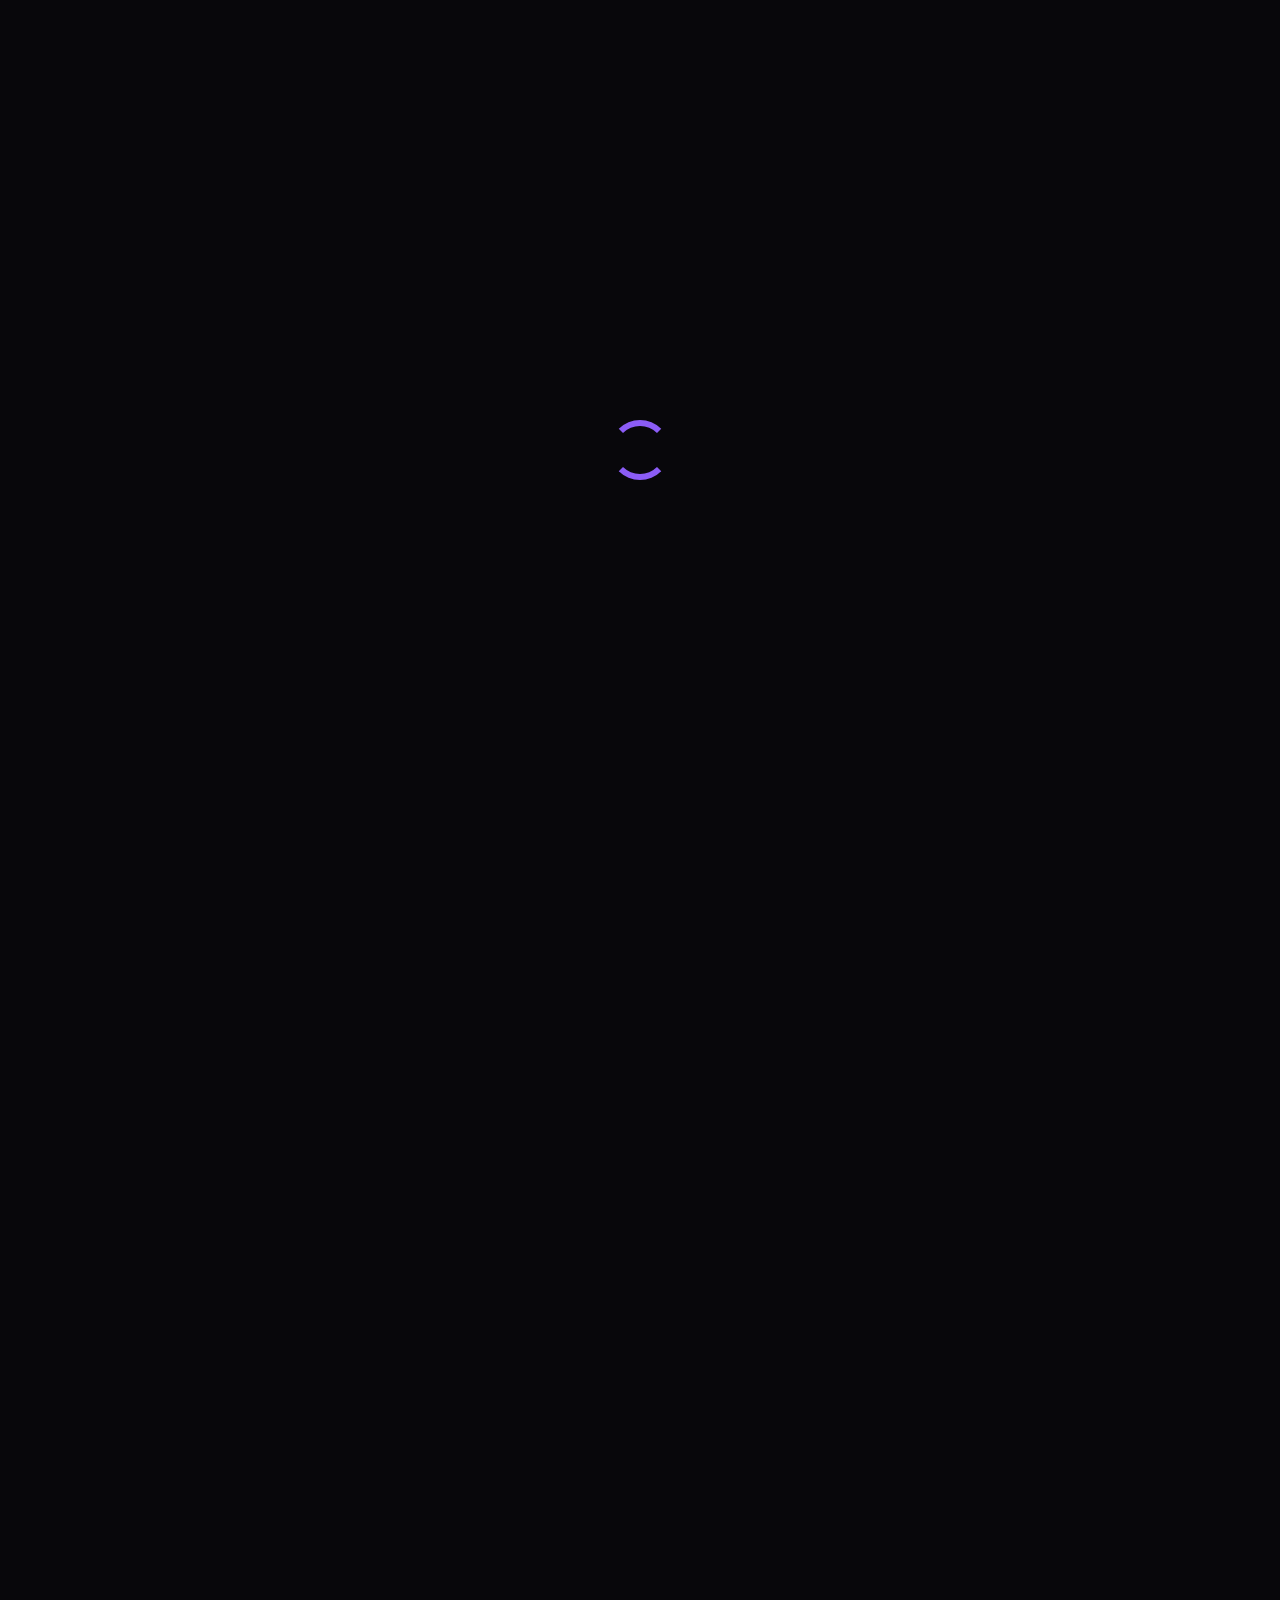
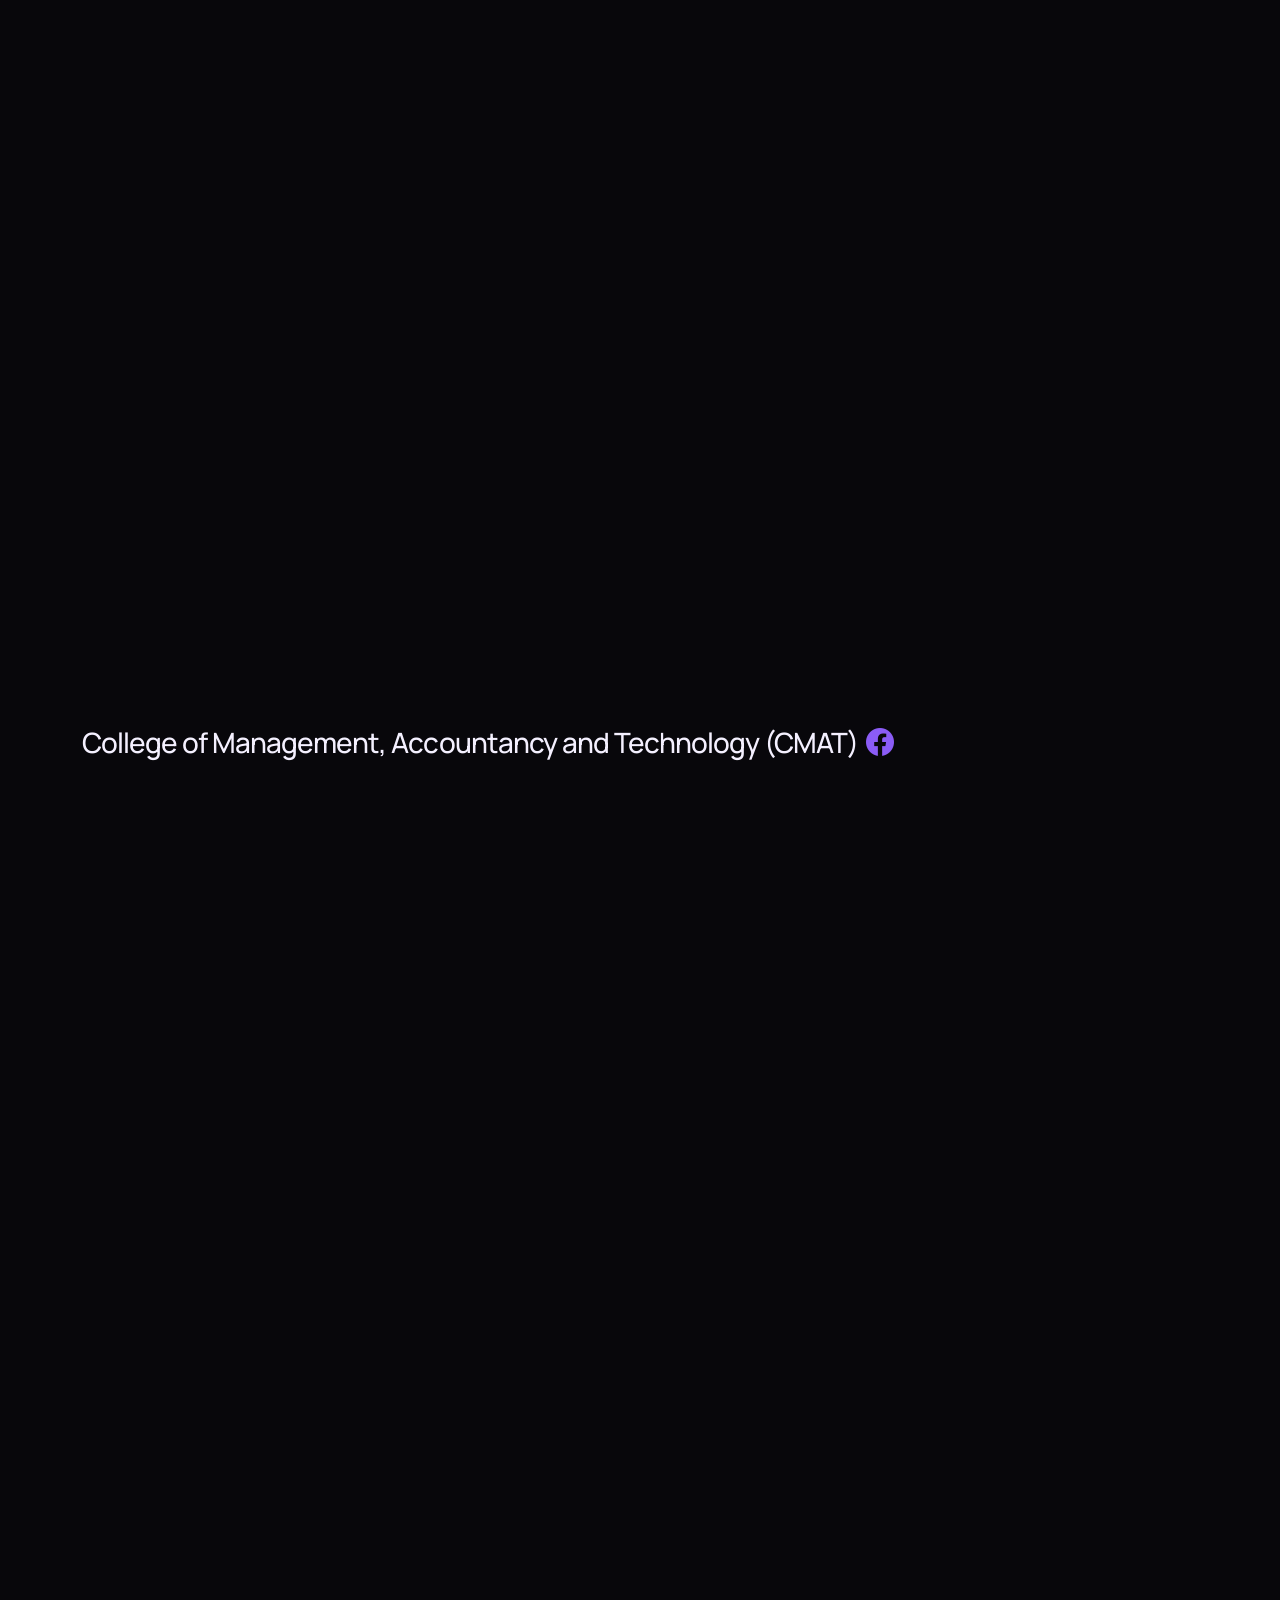
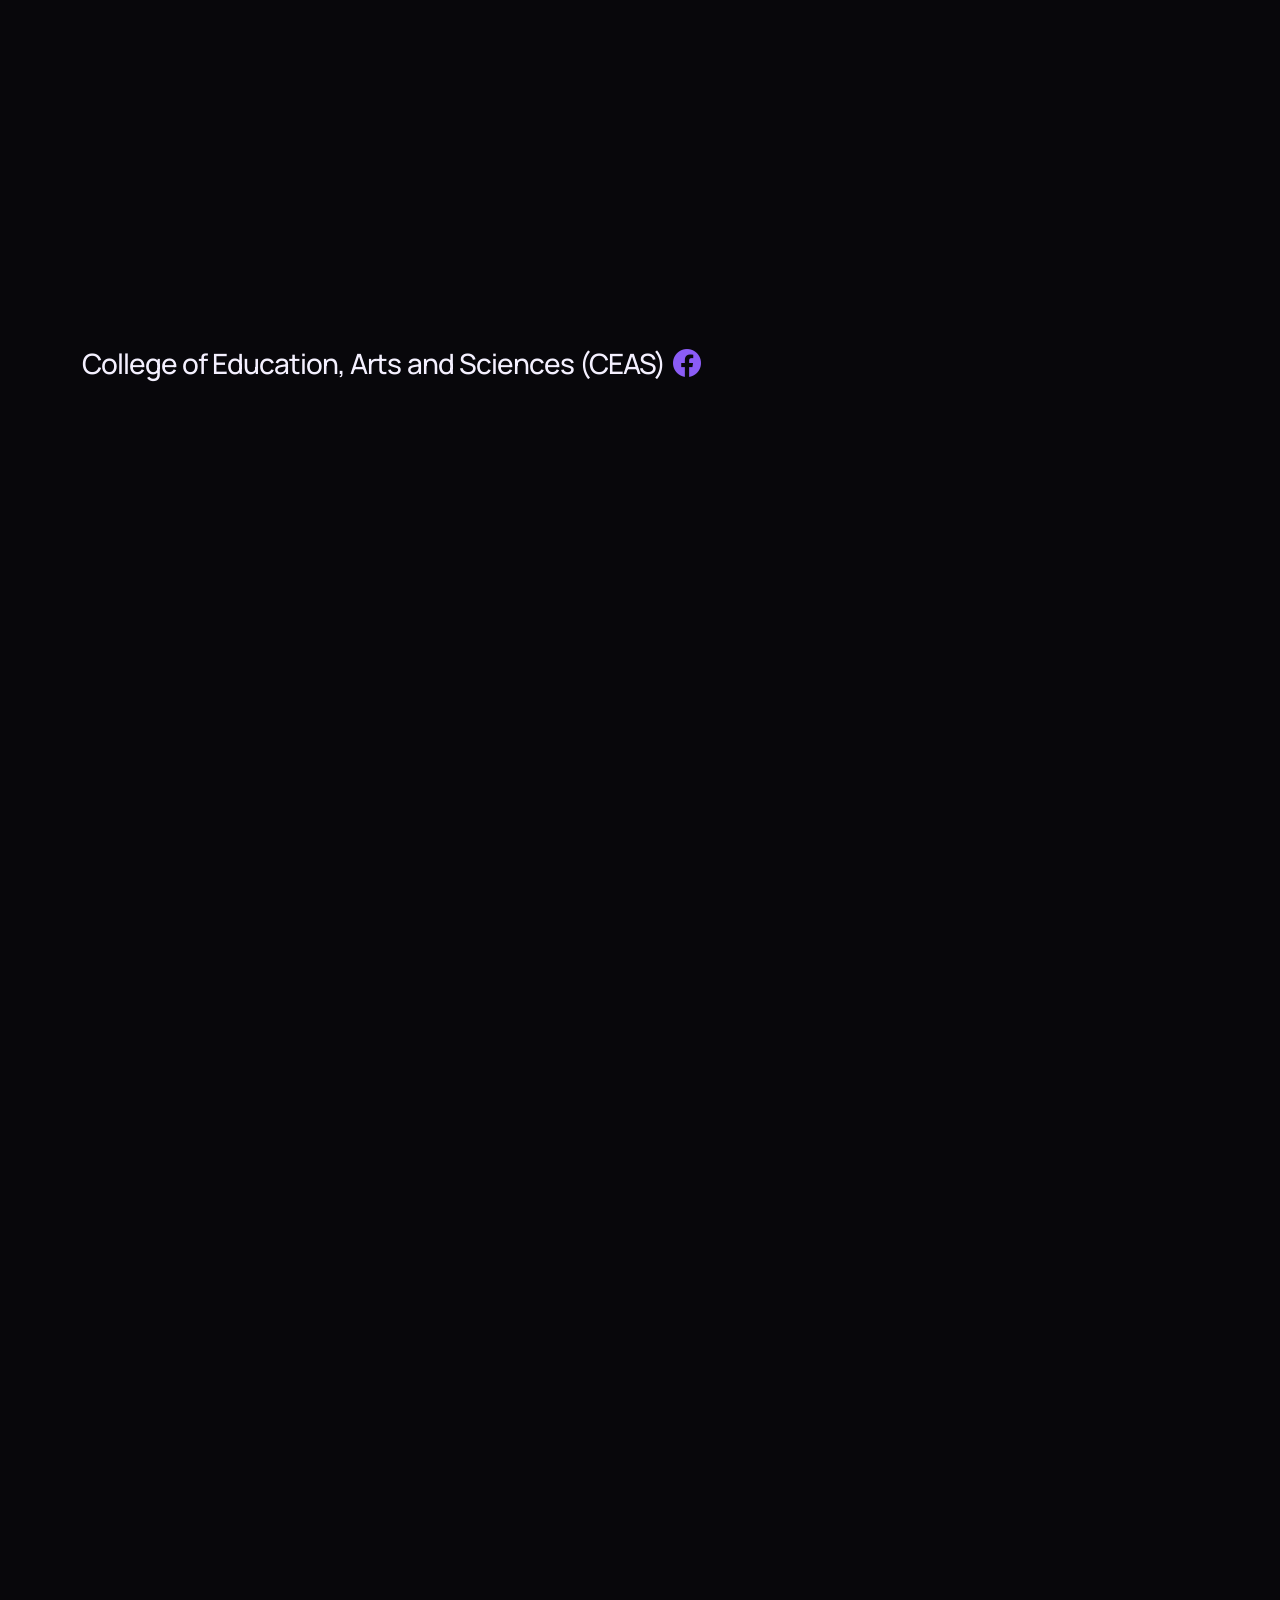
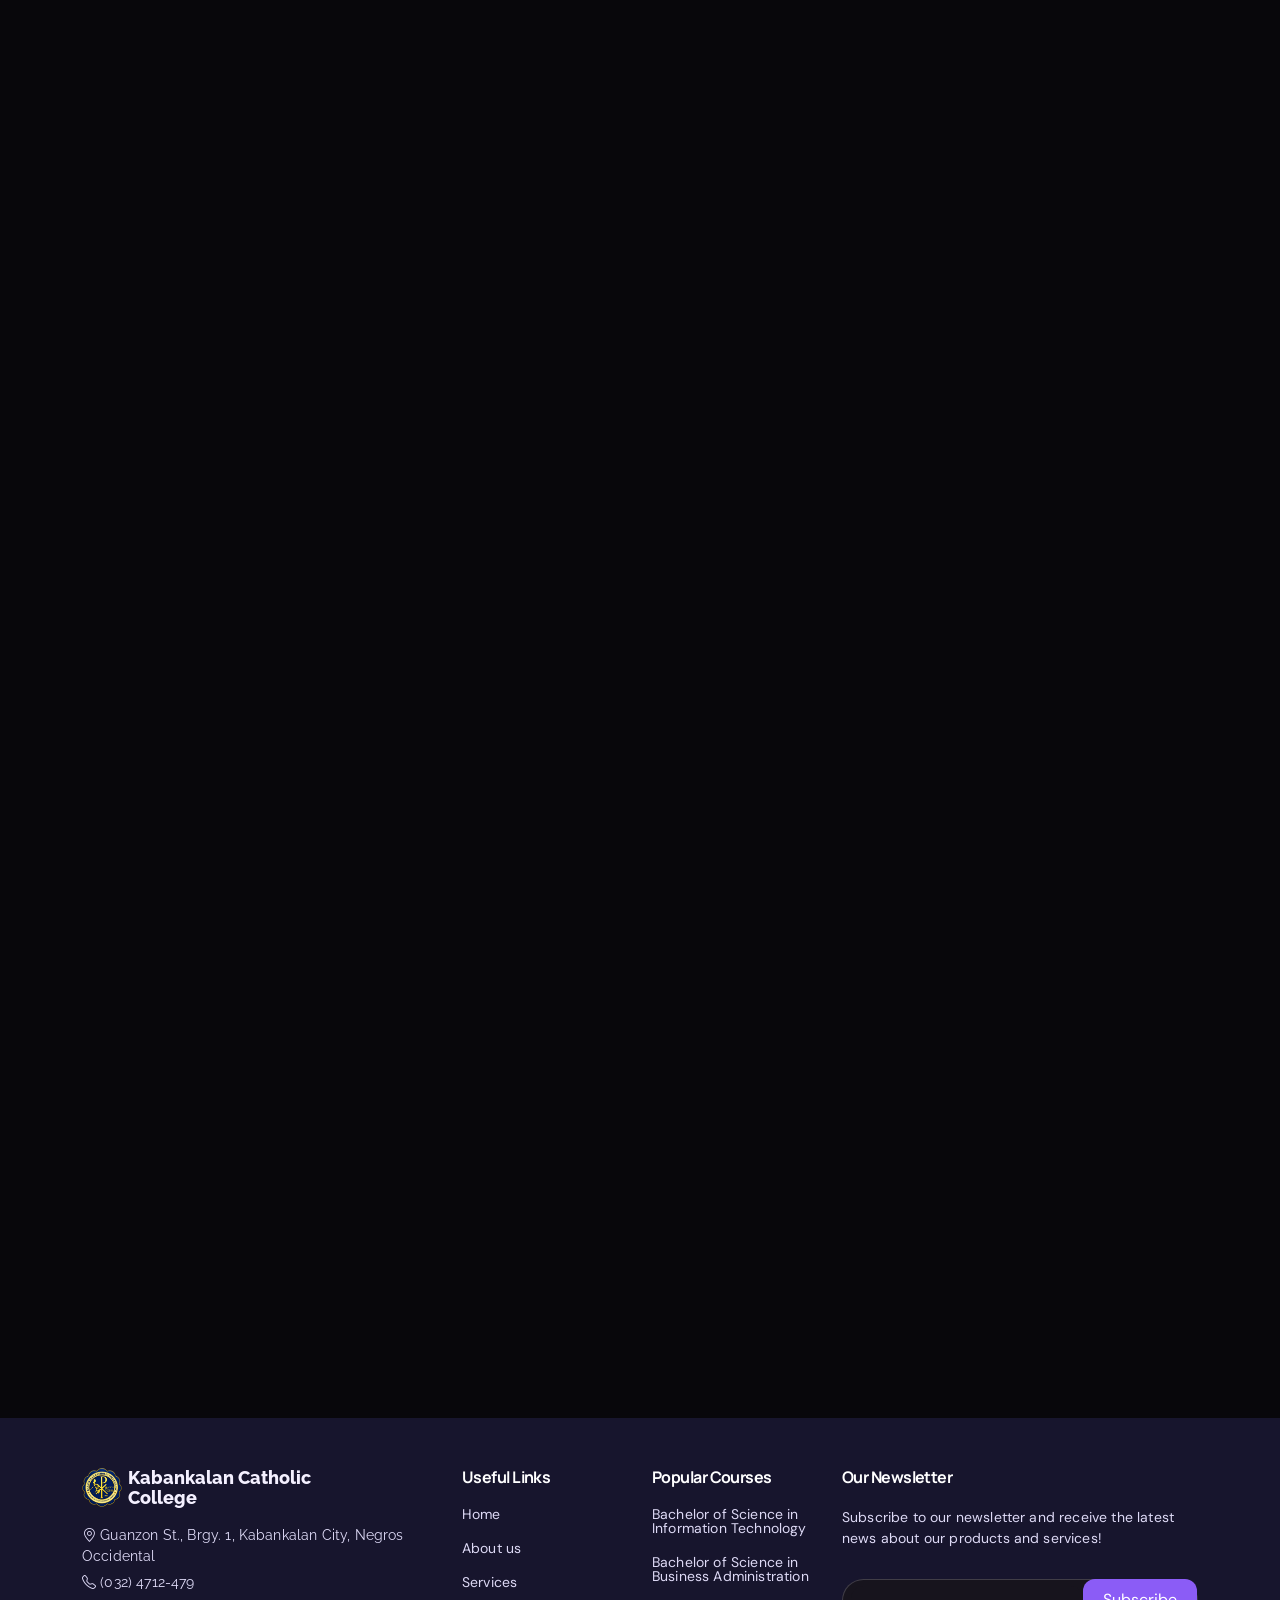
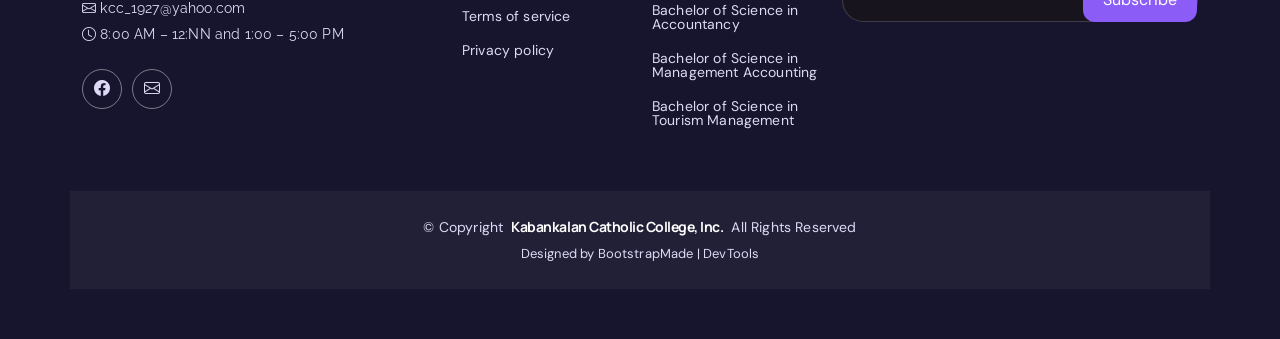
==== commit 3e3e86fd: "linking socials and email button" ====
--- a/index.html
+++ b/index.html
@@ -509,10 +509,8 @@
             <p><i class="bi bi-clock"></i> 8:00 AM – 12:NN and 1:00 – 5:00 PM</p>
           </div>
           <div class="social-links d-flex mt-4">
-            <a href=""><i class="bi bi-twitter-x"></i></a>
-            <a href=""><i class="bi bi-facebook"></i></a>
-            <a href=""><i class="bi bi-instagram"></i></a>
-            <a href=""><i class="bi bi-linkedin"></i></a>
+            <a href="https://www.facebook.com/KCCInc1927" target="_blank" rel="noopener noreferrer" aria-label="Kabankalan Catholic College on Facebook"><i class="bi bi-facebook"></i></a>
+            <a href="mailto:kcc_1927@yahoo.com" aria-label="Email Kabankalan Catholic College"><i class="bi bi-envelope"></i></a>
           </div>
         </div>
 
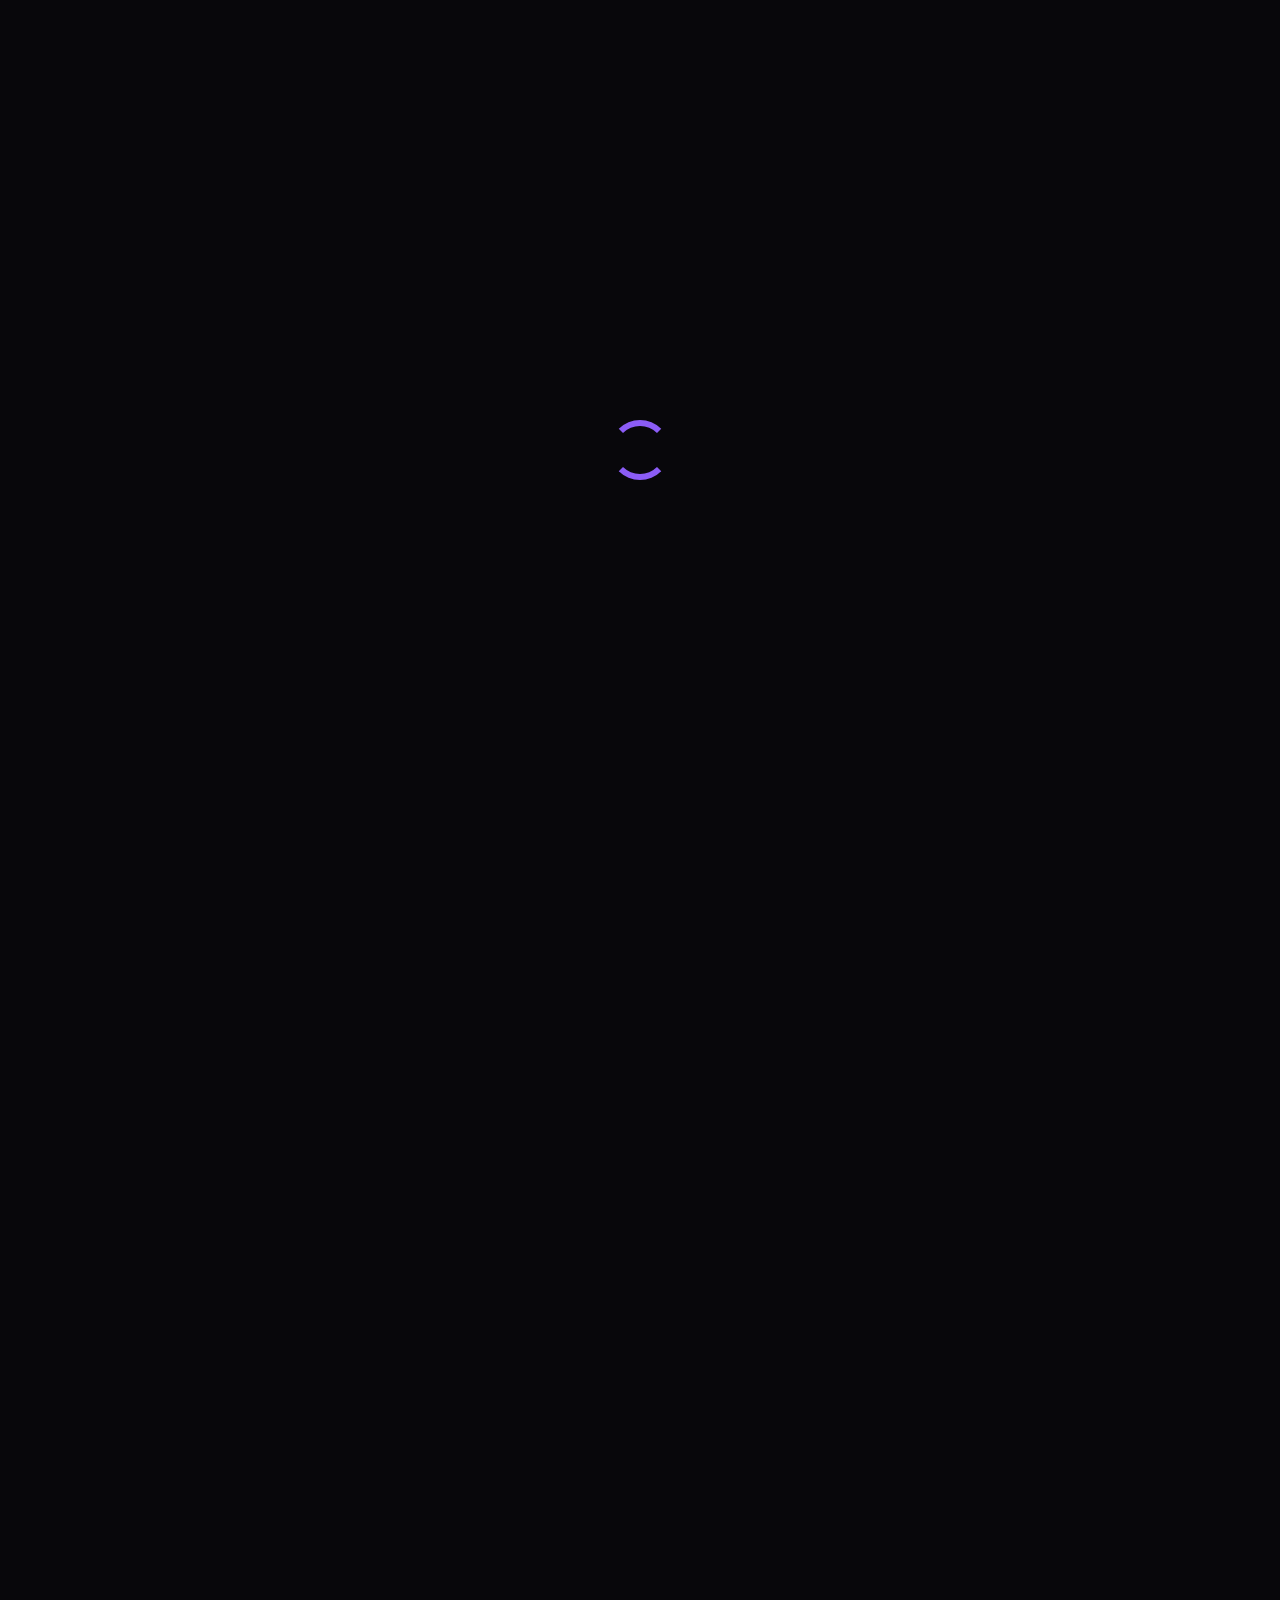
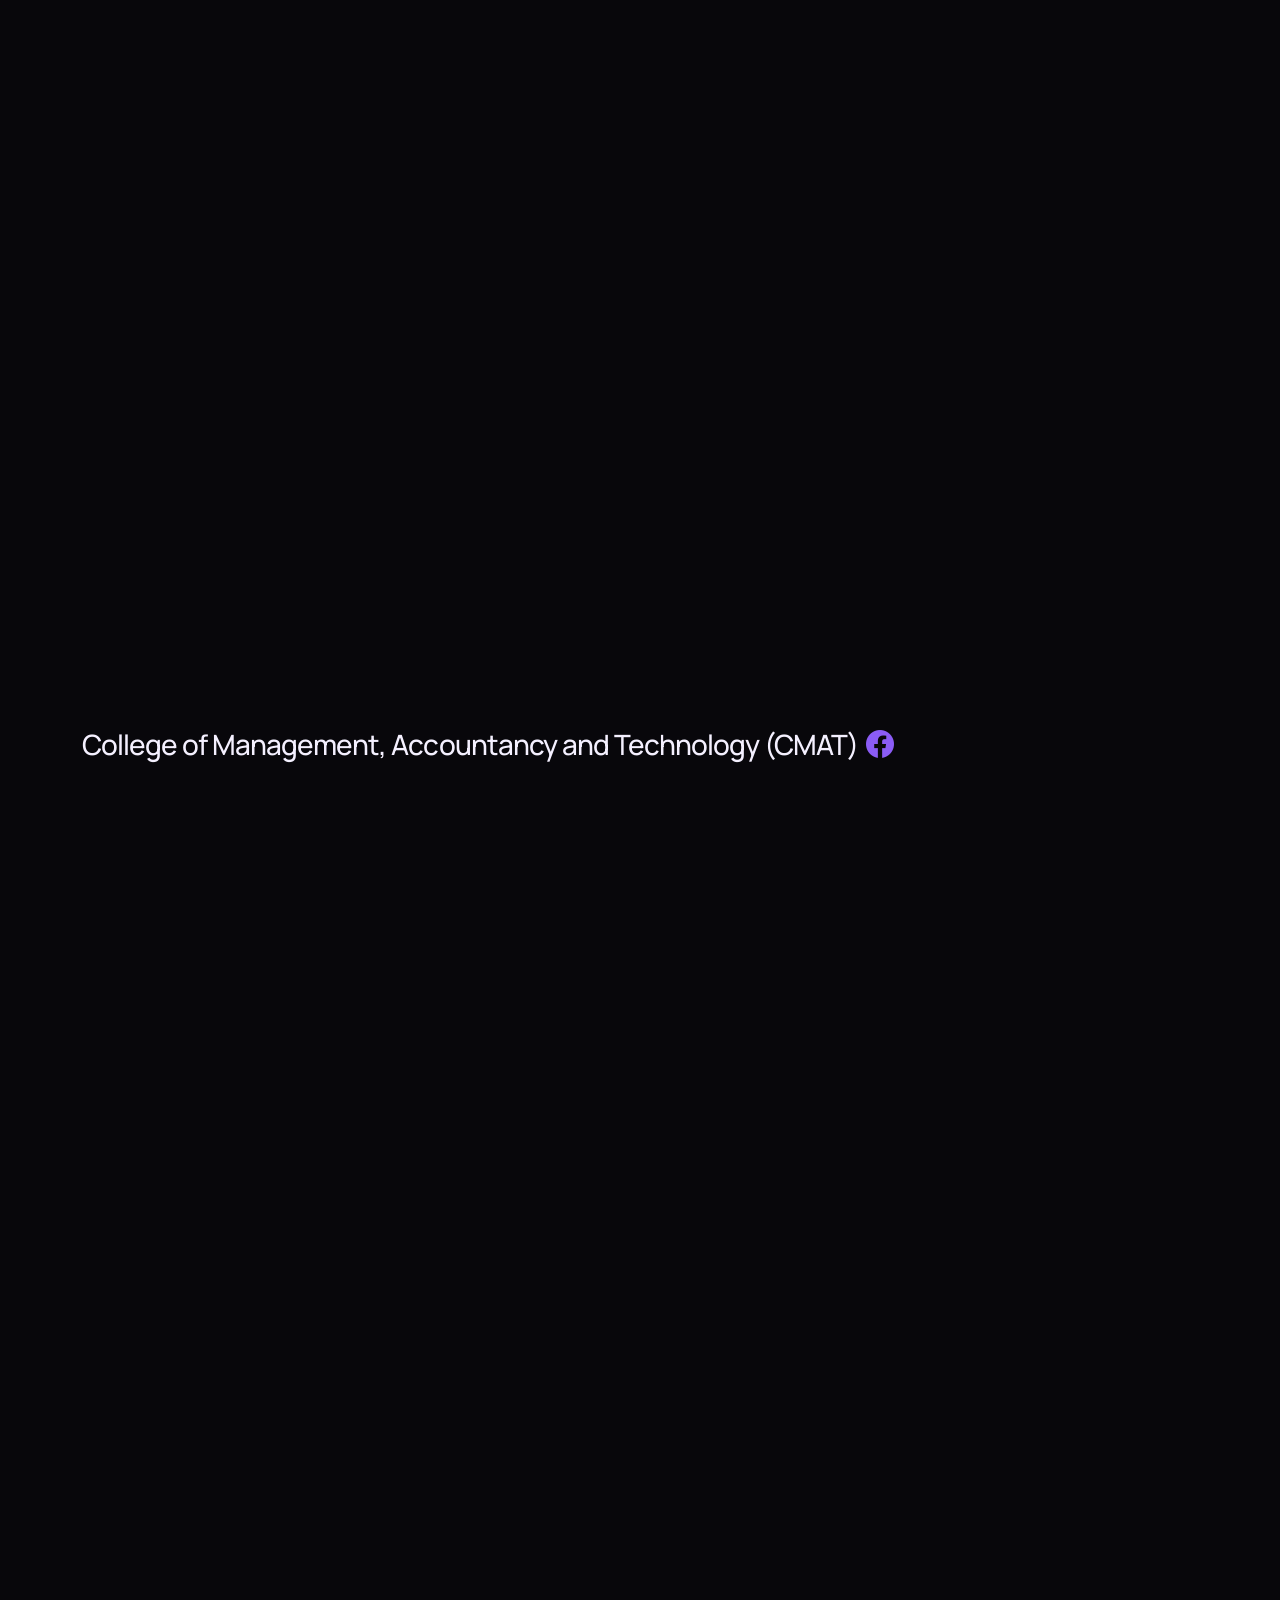
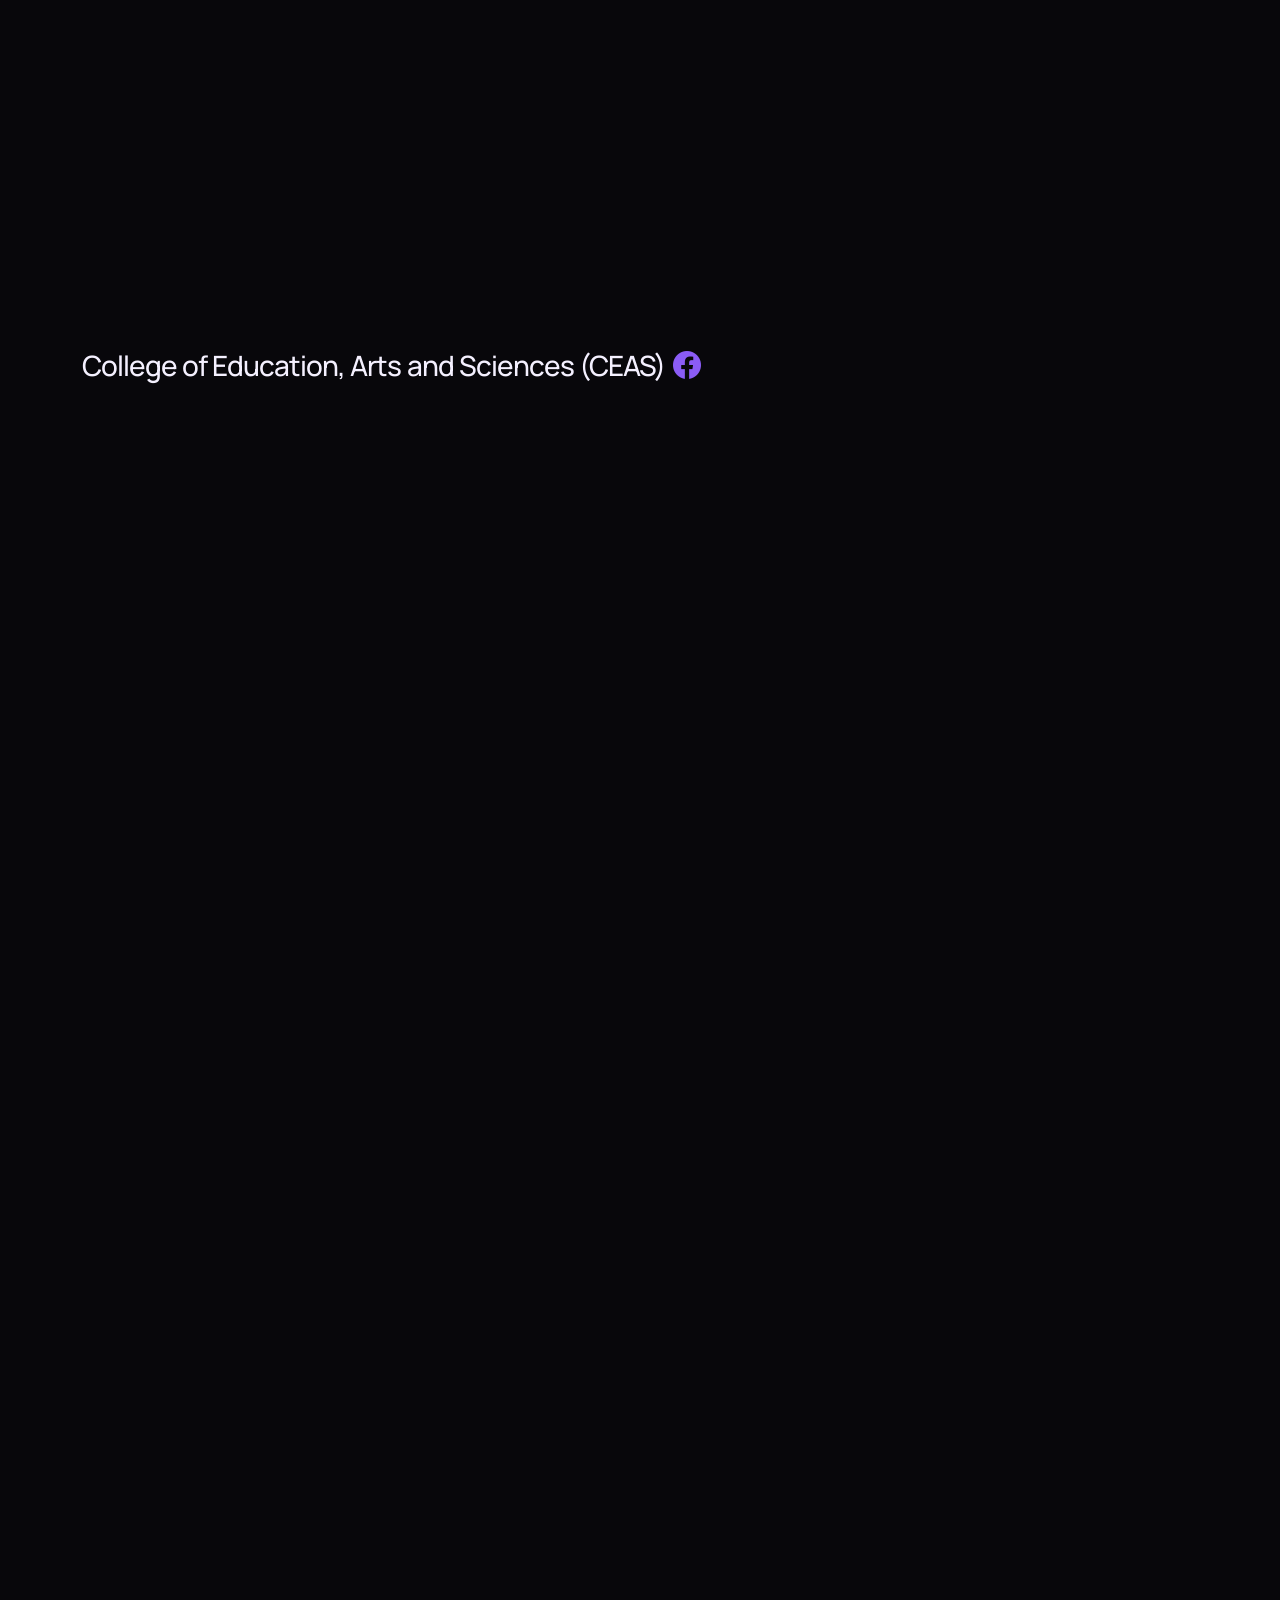
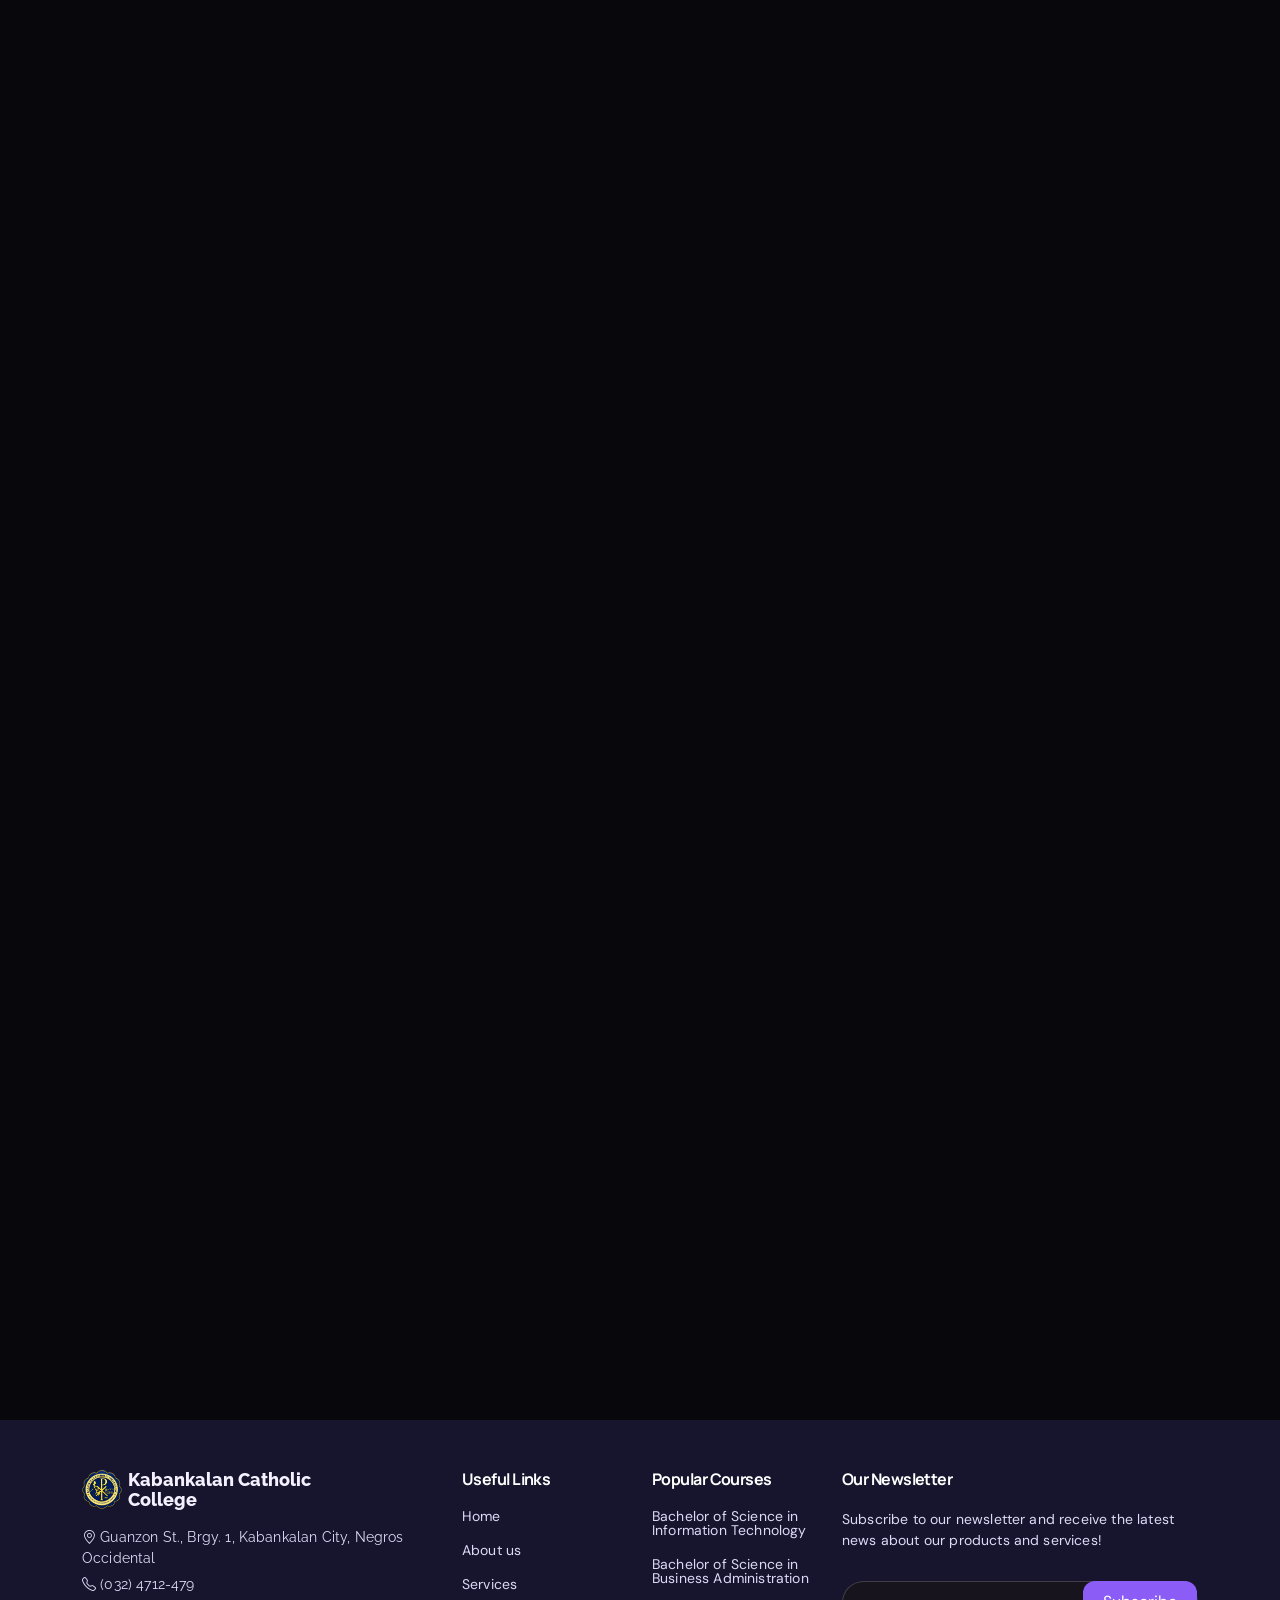
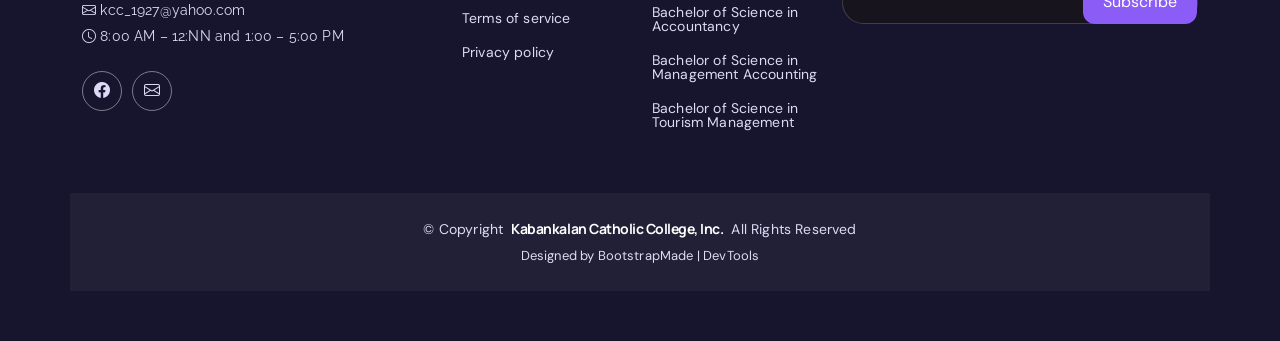
==== commit f3449f1f: "updated unknown pricing of courses" ====
--- a/index.html
+++ b/index.html
@@ -227,13 +227,13 @@
 
           <div class="col-lg-4 col-md-6 d-flex align-items-stretch" data-aos="zoom-in" data-aos-delay="100">
             <div class="course-item">
-              <img src="assets/img/course/BSIT.jpg" class="img-fluid" alt="...">
-              <div class="course-content">
-                <div class="d-flex justify-content-between align-items-center mb-3">
-                  <div class="d-flex align-items-center gap-2">
-                    <p class="category mb-0">BSIT</p>
-                    <a href="https://www.facebook.com/profile.php?id=61556054114112" target="_blank" rel="noopener noreferrer" aria-label="BSIT Facebook page"><i class="bi bi-facebook" aria-hidden="true"></i></a>
-                  </div>
+              <div class="course-image-wrap">
+                <img src="assets/img/course/BSIT.jpg" class="img-fluid" alt="Bachelor of Science in Information Technology">
+                <a class="course-facebook-overlay" href="https://www.facebook.com/profile.php?id=61556054114112" target="_blank" rel="noopener noreferrer" aria-label="BSIT Facebook page"><i class="bi bi-facebook" aria-hidden="true"></i></a>
+              </div>
+              <div class="course-content">
+                <div class="d-flex justify-content-between align-items-center mb-3">
+                  <p class="category mb-0">BSIT</p>
                   <p class="price">₱?</p>
                 </div>
 
@@ -306,13 +306,13 @@
 
           <div class="col-lg-4 col-md-6 d-flex align-items-stretch mt-4 mt-lg-0" data-aos="zoom-in" data-aos-delay="300">
             <div class="course-item">
-              <img src="assets/img/course/tourism.jpg" class="img-fluid" alt="...">
-              <div class="course-content">
-                <div class="d-flex justify-content-between align-items-center mb-3">
-                  <div class="d-flex align-items-center gap-2">
-                    <p class="category mb-0">BSTM</p>
-                    <a href="https://www.facebook.com/tmskccofficialpage" target="_blank" rel="noopener noreferrer" aria-label="BSTM Facebook page"><i class="bi bi-facebook" aria-hidden="true"></i></a>
-                  </div>
+              <div class="course-image-wrap">
+                <img src="assets/img/course/tourism.jpg" class="img-fluid" alt="Bachelor of Science in Tourism Management">
+                <a class="course-facebook-overlay" href="https://www.facebook.com/tmskccofficialpage" target="_blank" rel="noopener noreferrer" aria-label="BSTM Facebook page"><i class="bi bi-facebook" aria-hidden="true"></i></a>
+              </div>
+              <div class="course-content">
+                <div class="d-flex justify-content-between align-items-center mb-3">
+                  <p class="category mb-0">BSTM</p>
                   <p class="price">₱?</p>
                 </div>
 
--- a/assets/css/brightpath-theme.css
+++ b/assets/css/brightpath-theme.css
@@ -29,12 +29,15 @@
 .hero .container{position:relative;z-index:3}
 .hero h2{font-size:clamp(2.7rem,6vw,5rem)!important;line-height:1.06!important;font-weight:800!important;max-width:850px;color:#fff!important;text-shadow:0 3px 24px rgba(0,0,0,.8)}
 .hero p{font-size:clamp(1rem,2vw,1.25rem)!important;max-width:650px;color:#fff!important;line-height:1.8;text-shadow:0 2px 12px rgba(0,0,0,.8)}
-.hero .hero-establishment{font-size:clamp(.85rem,1.3vw,1.05rem)!important;max-width:900px!important;margin:0 0 1.25rem!important;color:#ffe08a!important;font-weight:700;letter-spacing:.04em}
+.hero .hero-establishment{display:inline-block;font-size:clamp(.85rem,1.3vw,1.05rem)!important;max-width:100%!important;margin:0 0 1.25rem!important;padding:8px 14px!important;border:1px solid #ffe08a;border-radius:999px;background:#ffcf4a;color:#111827!important;font-weight:800;letter-spacing:.04em;text-shadow:none!important;box-shadow:0 6px 18px rgba(0,0,0,.35)}
 .hero .btn-get-started,.hero .btn-get-started:focus{color:#111827!important;background:#ffcf4a!important;border:2px solid #ffcf4a!important;box-shadow:0 6px 24px rgba(0,0,0,.45)}
 .hero .btn-get-started:hover,.hero .btn-get-started:focus:hover{color:#111827!important;background:#ffe08a!important;border-color:#ffe08a!important}
 .section{padding:80px 0!important}
 .section-title h2{color:var(--bp-purple)!important;font-weight:800!important;letter-spacing:.12em!important}
 .section-title p{color:var(--bp-ink)!important;font-family:'Manrope',sans-serif!important;font-weight:800!important}
+.counts .stats-item{background:linear-gradient(135deg,rgba(139,92,246,.24),rgba(36,26,53,.96));border:1px solid rgba(196,181,253,.48);border-radius:18px;box-shadow:0 12px 30px rgba(0,0,0,.24)}
+.counts .stats-item span{color:#ddd6fe!important}
+.counts .stats-item p{color:#fff!important}
 .why-us .icon-box{background-color:var(--accent-color);color:var(--contrast-color)}
 .why-us .icon-box i{color:var(--contrast-color);background:color-mix(in srgb,var(--contrast-color),transparent 85%)}
 .about .content h3{font-size:2rem;font-weight:800}
@@ -45,6 +48,14 @@
 .courses .course-content h3 a,.course-item h3 a{color:var(--bp-ink);font-weight:800}
 .courses .course-content h3 a:hover,.course-item h3 a:hover{color:var(--bp-purple)}
 .courses .course-content .category{background:var(--bp-lilac);color:var(--bp-purple);border-radius:30px;padding:7px 13px;font-weight:800}
+.courses .course-image-wrap{position:relative;overflow:hidden}
+.courses .course-image-wrap>img{display:block;width:100%;transition:transform .35s ease}
+.courses .course-facebook-overlay{position:absolute;inset:0;display:flex;align-items:center;justify-content:center;background:rgba(8,7,11,.62);color:#fff;font-size:2rem;opacity:0;pointer-events:none;text-decoration:none;transition:opacity .25s ease,color .25s ease}
+.courses .course-image-wrap:hover .course-facebook-overlay,.courses .course-image-wrap:focus-within .course-facebook-overlay{opacity:1;pointer-events:auto}
+.courses .course-image-wrap:hover>img{transform:scale(1.04)}
+.courses .course-facebook-overlay:hover{color:#ffe08a}
+.pricing .pricing-item .course-image{display:block;width:calc(100% + 40px);max-width:none;height:160px;object-fit:cover;margin:-20px -20px 20px}
+.pricing .pricing-item .course-image+h3{margin-top:0}
 .trainers .member .member-content{padding:24px}
 .trainers .member .member-content h4{font-weight:800}
 .events .event-item{background:var(--surface-color)}
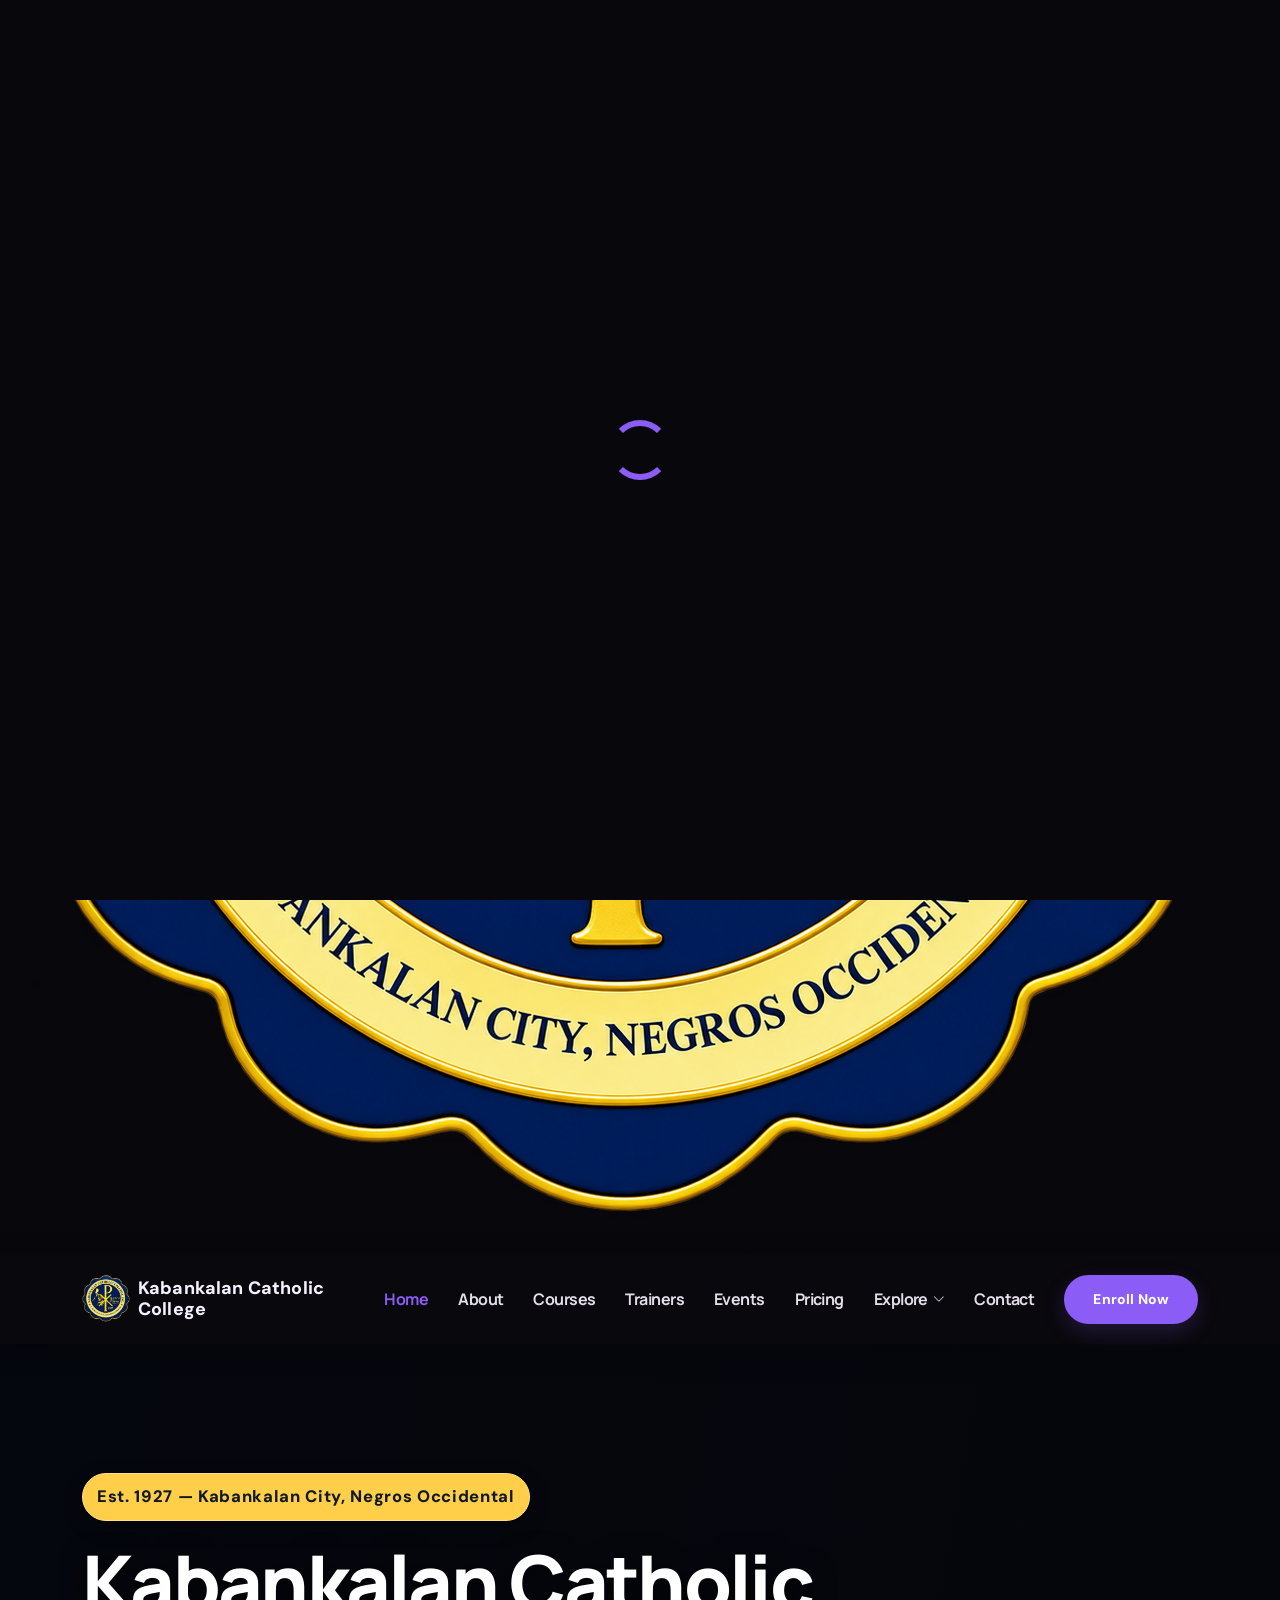
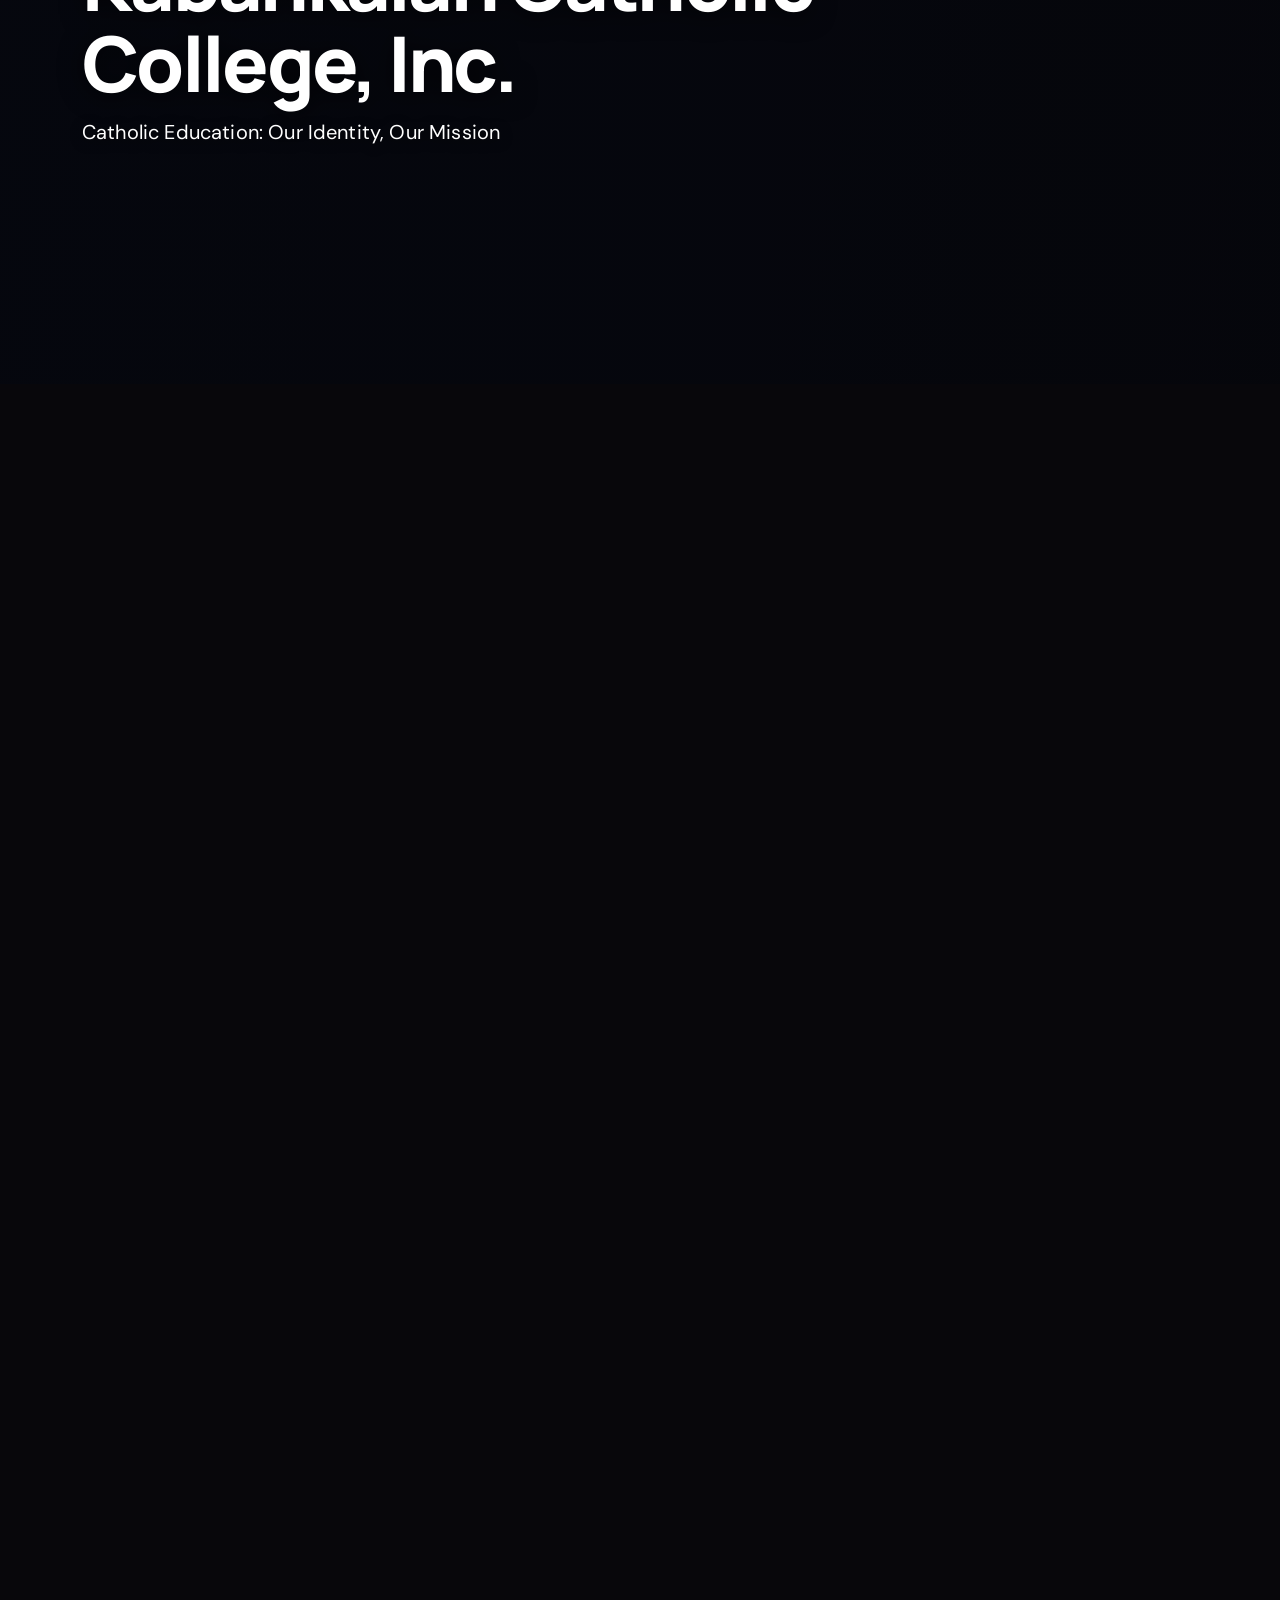
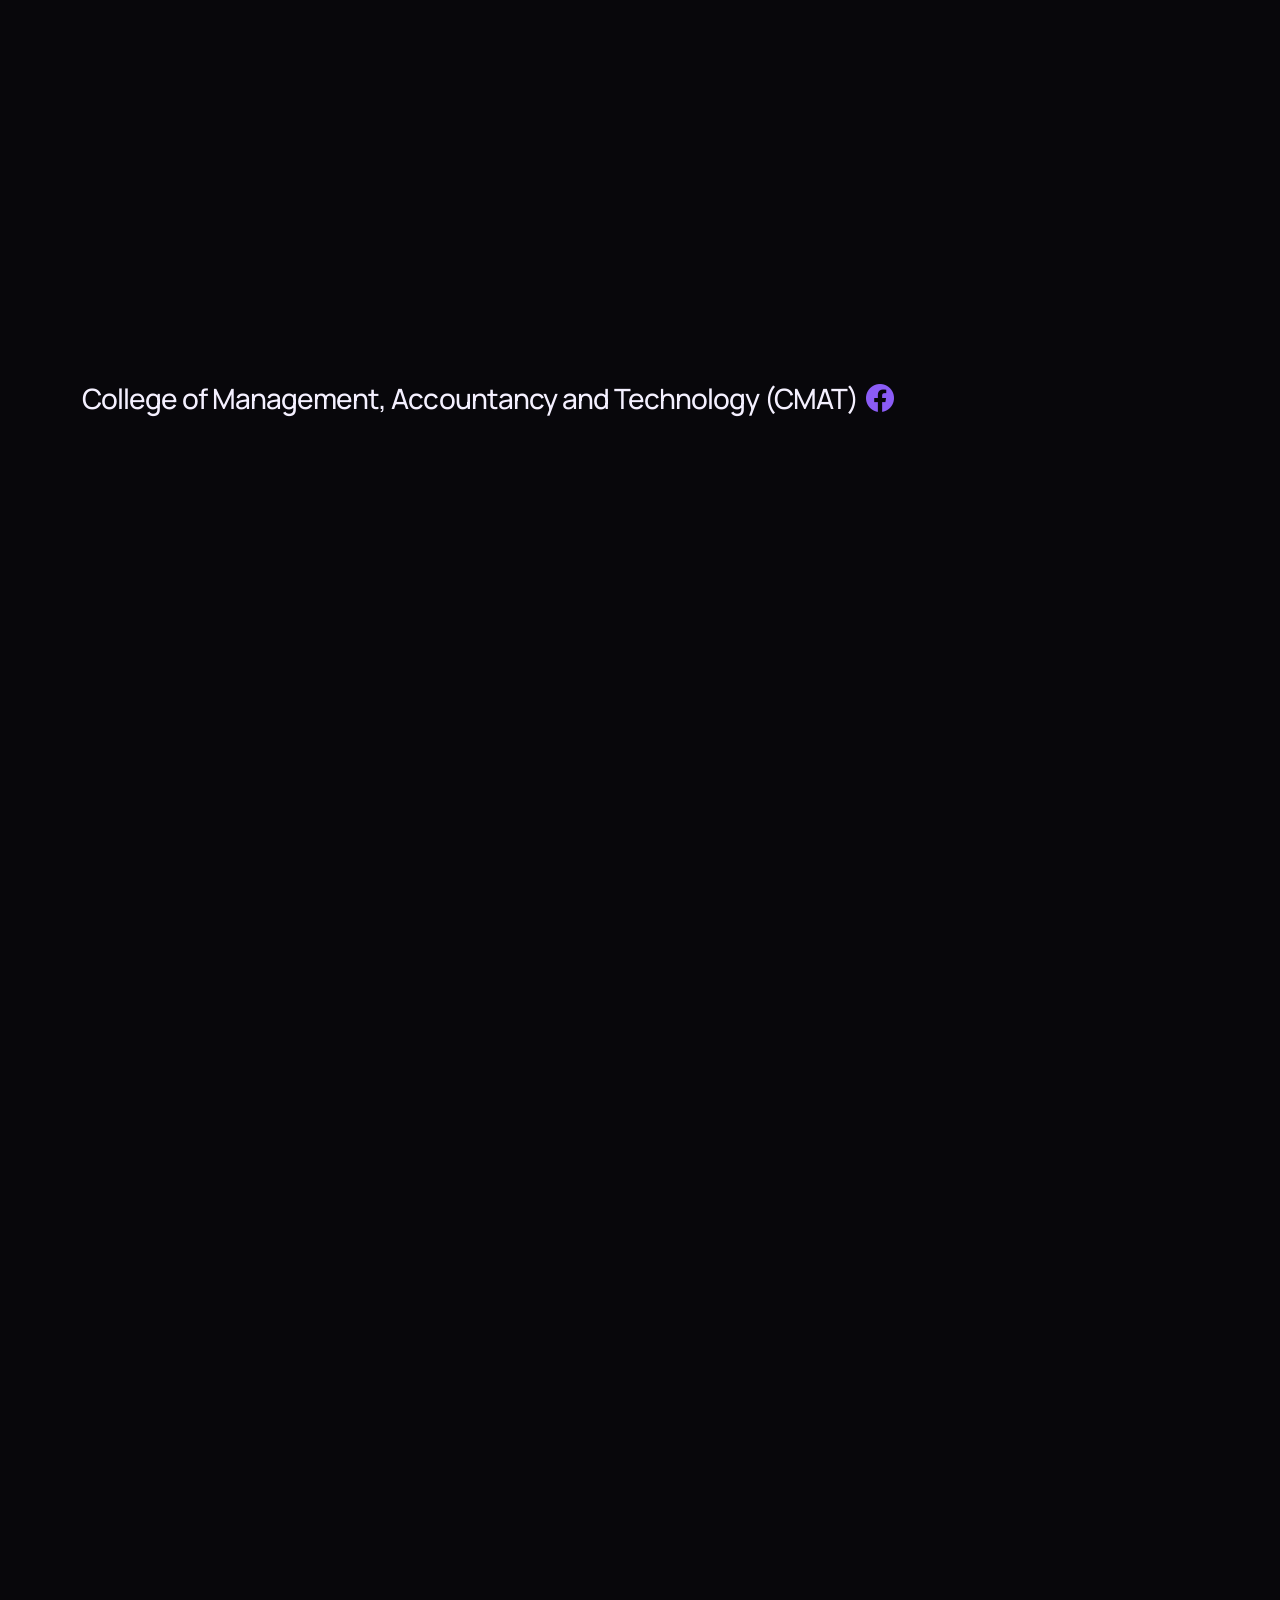
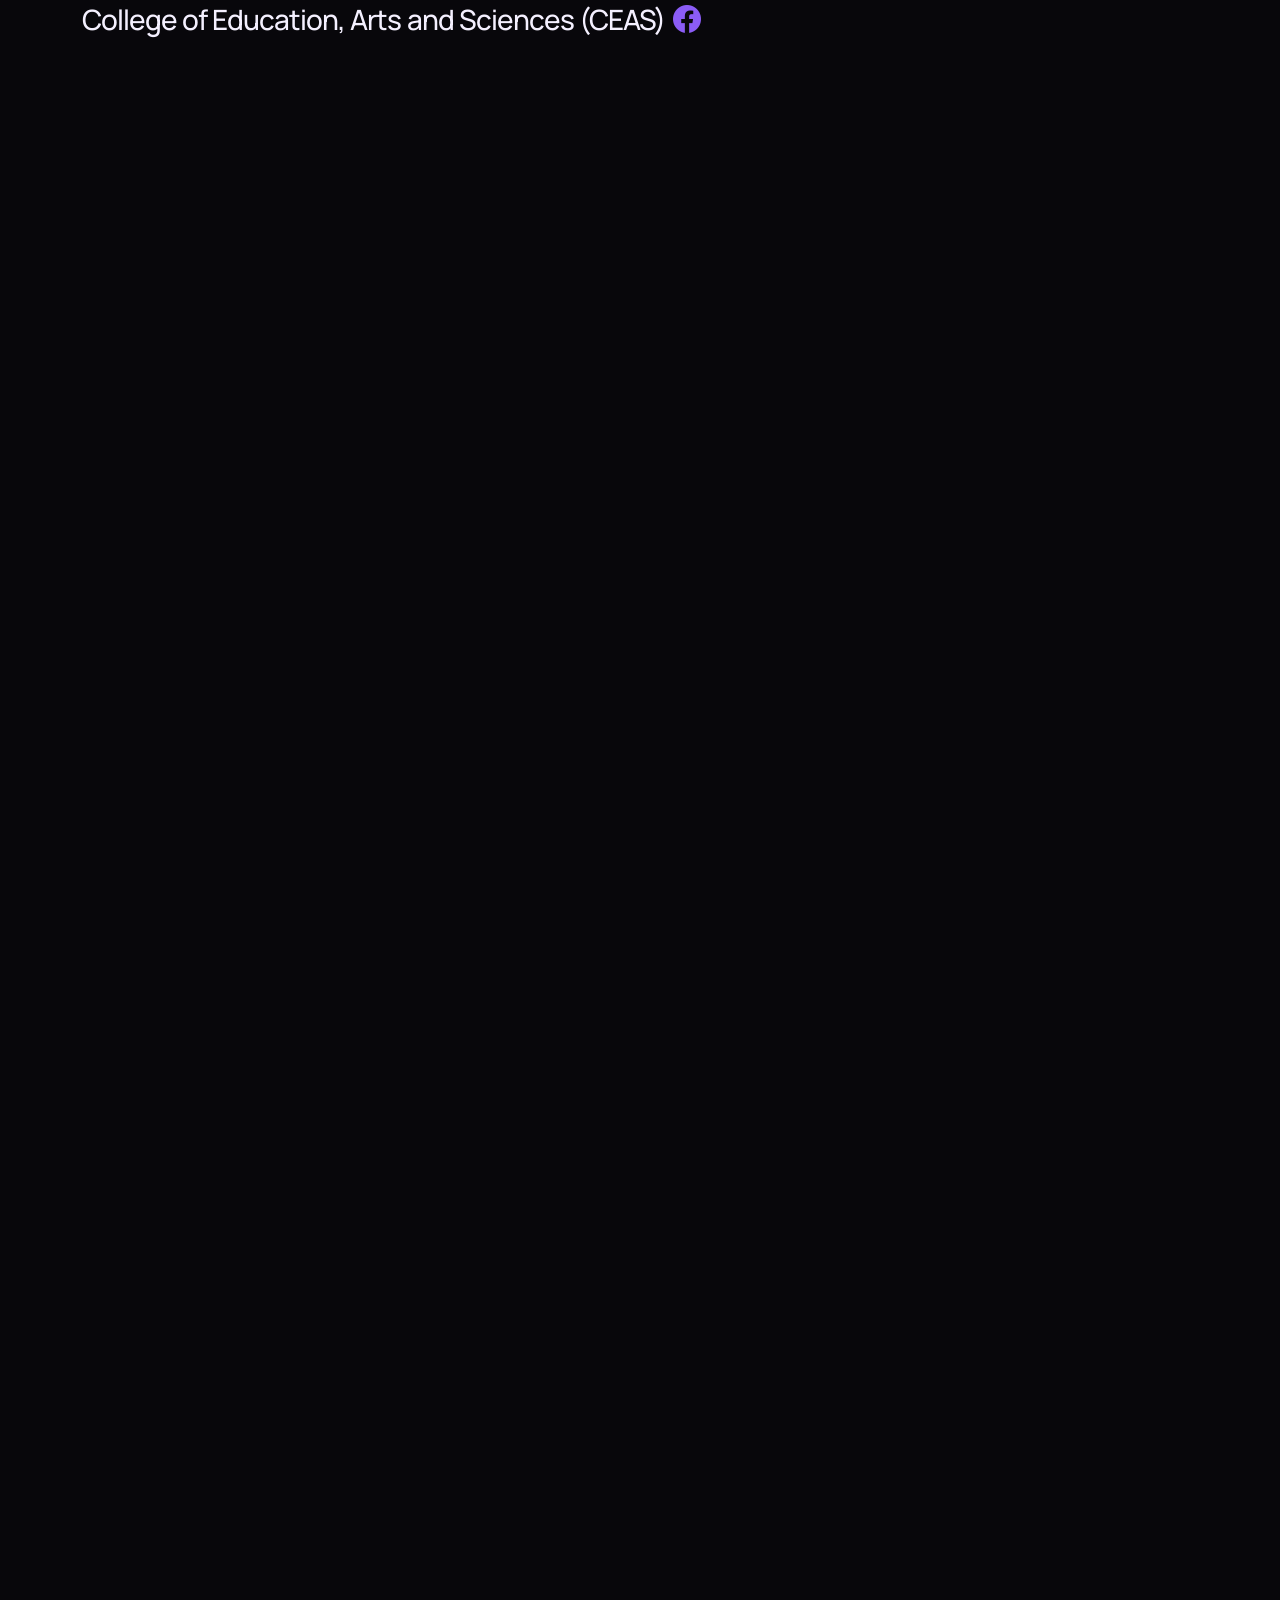
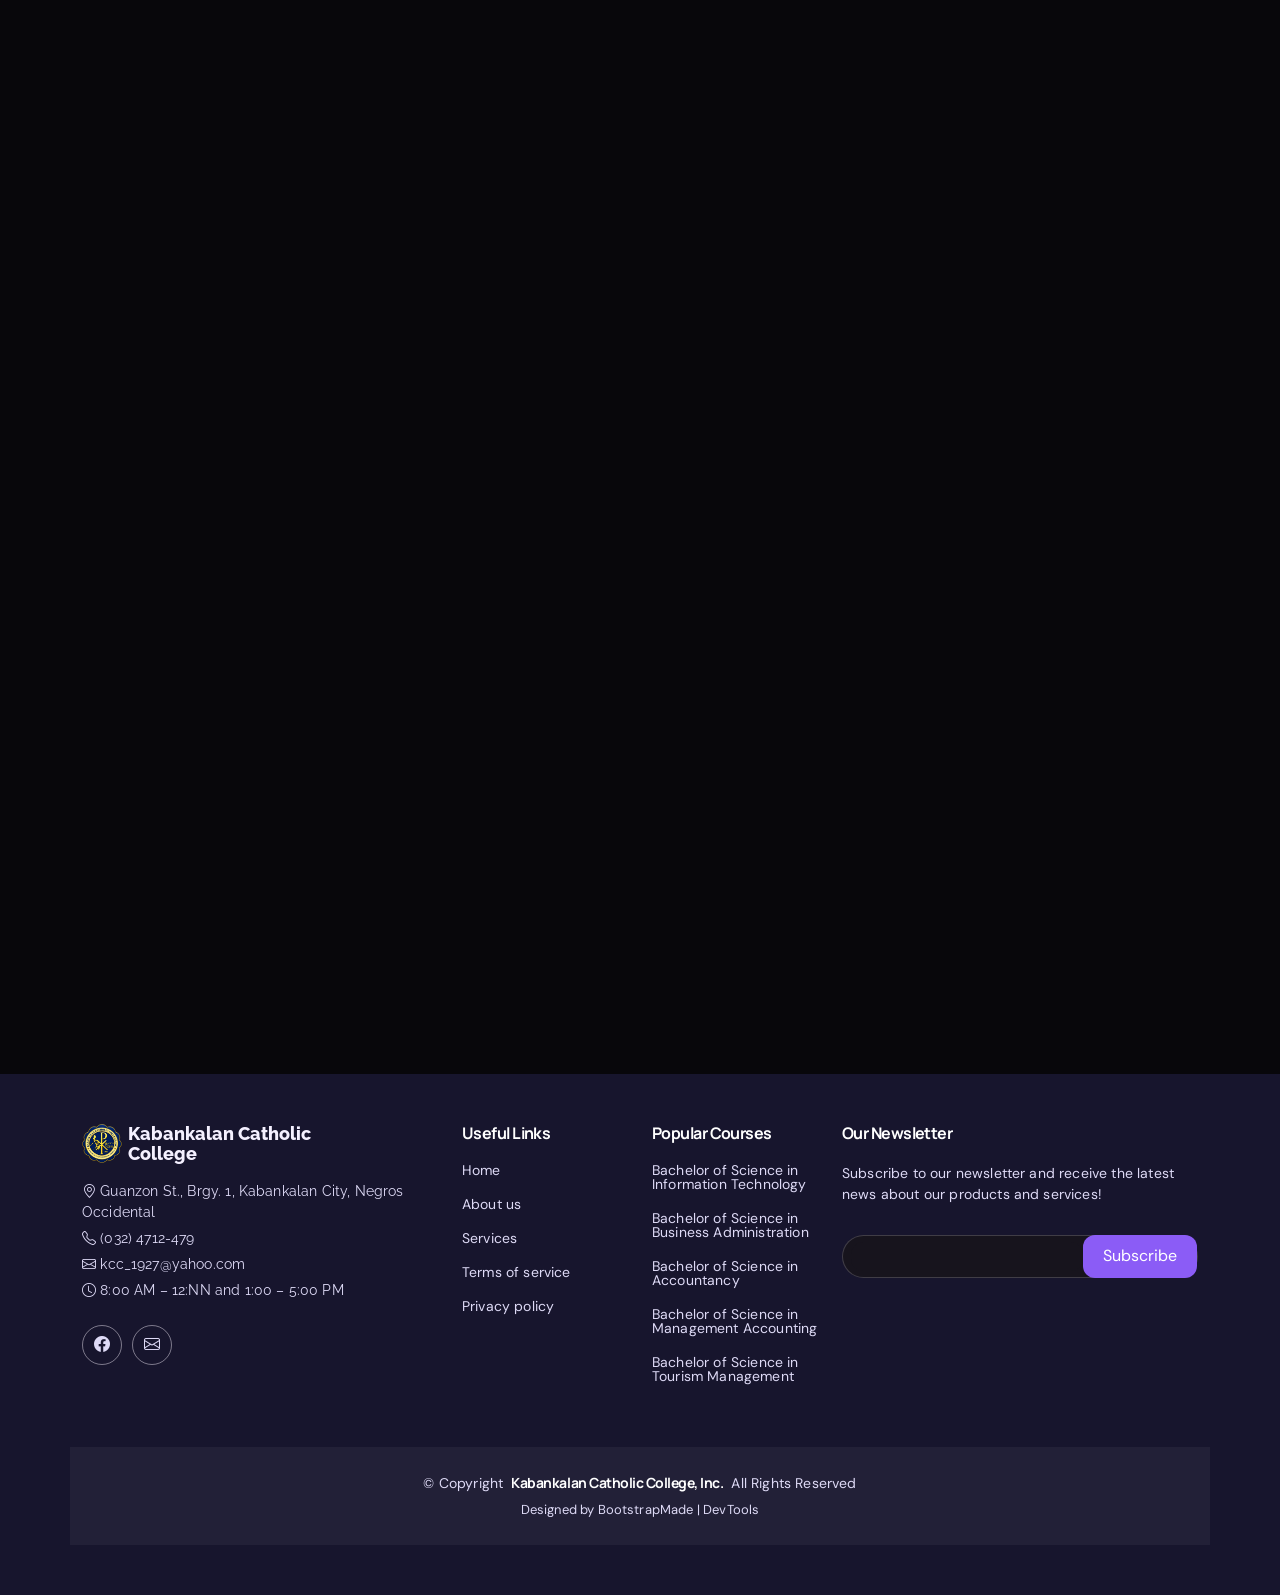
==== commit 4bbfa62e: "updatedd" ====
--- a/index.html
+++ b/index.html
@@ -3,8 +3,10 @@
 
 <head>
   <meta charset="utf-8">
-  <meta content="width=device-width, initial-scale=1.0" name="viewport">
+  <meta content="width=device-width, initial-scale=1.0" name="viewport"> 
+   <img src="assets/img/kcclogo1.png" alt="KCC logo">
   <title>Kabankalan Catholic College, Inc.</title>
+  
   <meta name="description" content="Kabankalan Catholic College, Inc. offers Catholic education in Kabankalan City, Negros Occidental.">
   <meta name="keywords" content="">
 
@@ -115,7 +117,7 @@
             <h3>About Us</h3>
             <h4>A Legacy of Faith &amp; Education</h4>
             <p>Founded in 1927, Kabankalan Catholic College has served as the home of Catholic education in Kabankalan City, Negros Occidental. For close to a century, KCC has shaped graduates who carry with them strong academics, solid values, and a heart for service.</p>
-            <p class="fst-italic">“Teach Ye All Nations”</p>
+            <p class="fst-italic">“Teach All Nations”</p>
           </div>
 
         </div>
@@ -466,7 +468,7 @@
               <div class="member-content">
                 <h4>Godwin Olasa</h4>
                 <span>Teacher</span>
-                <p>Magni qui quod omnis unde et eos fuga et exercitationem. Odio veritatis perspiciatis quaerat qui aut aut aut</p>
+                <p>Godwin Olasa teaches practical skills and encourages students to apply their learning with confidence.</p>
               </div>
             </div>
           </div>
@@ -482,7 +484,7 @@
               <div class="member-content">
                 <h4>Jewel Riza</h4>
                 <span>Teacher</span>
-                <p>Repellat fugiat adipisci nemo illum nesciunt voluptas repellendus. In architecto rerum rerum temporibus</p>
+                <p>Jewel Riza supports student learning through thoughtful instruction and guidance.</p>
               </div>
             </div>
           </div>
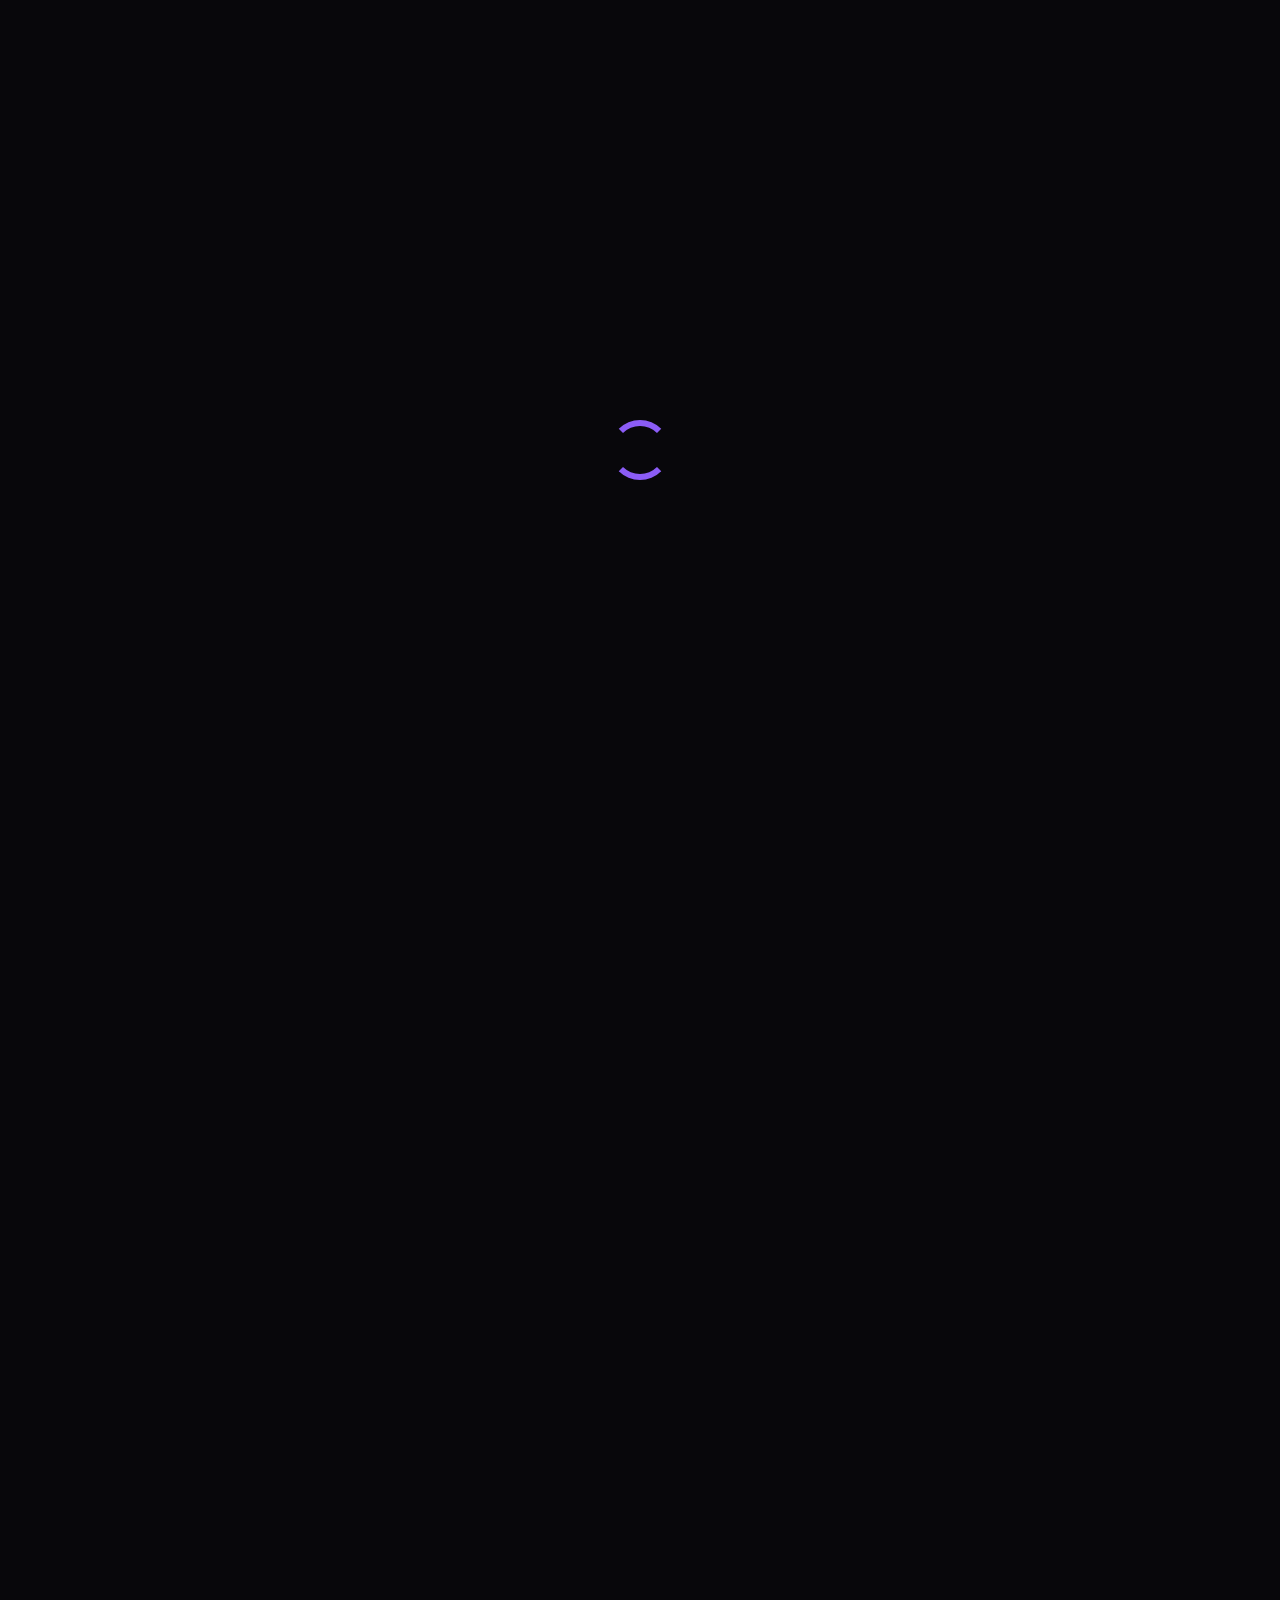
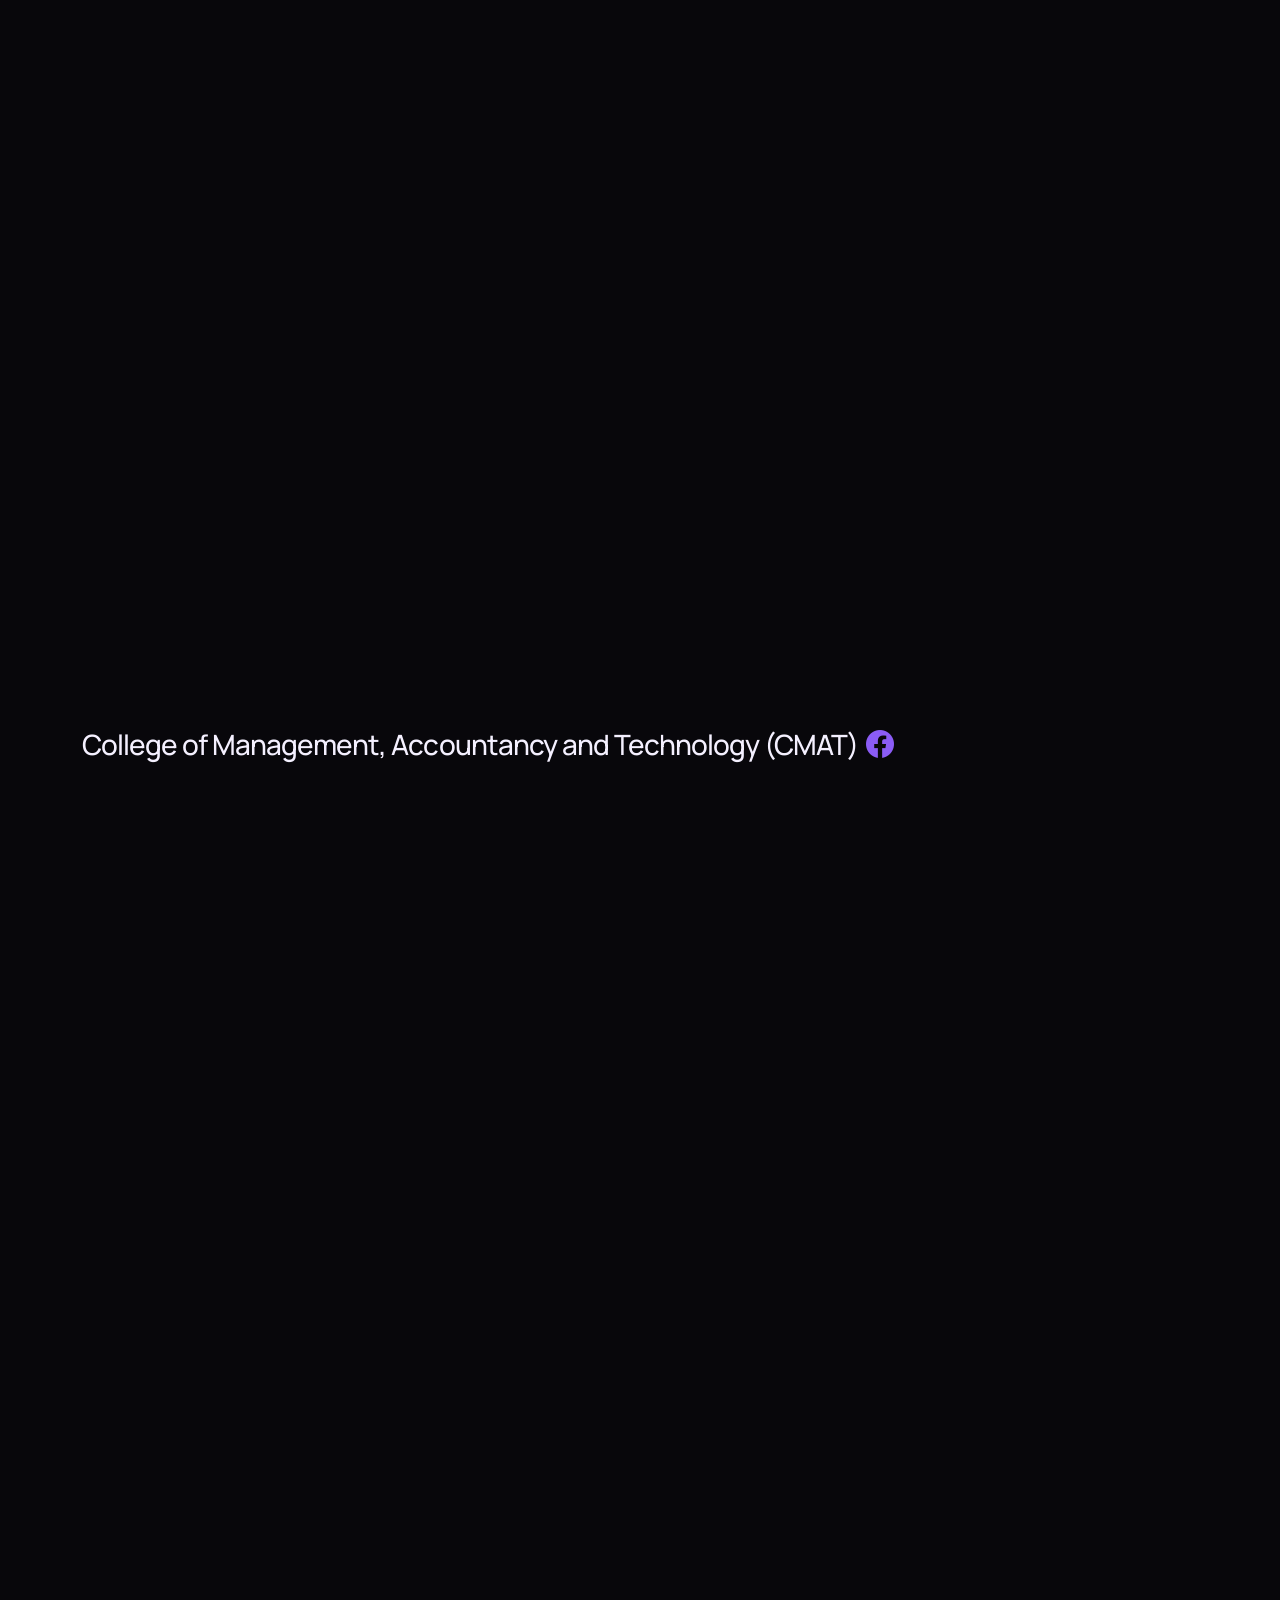
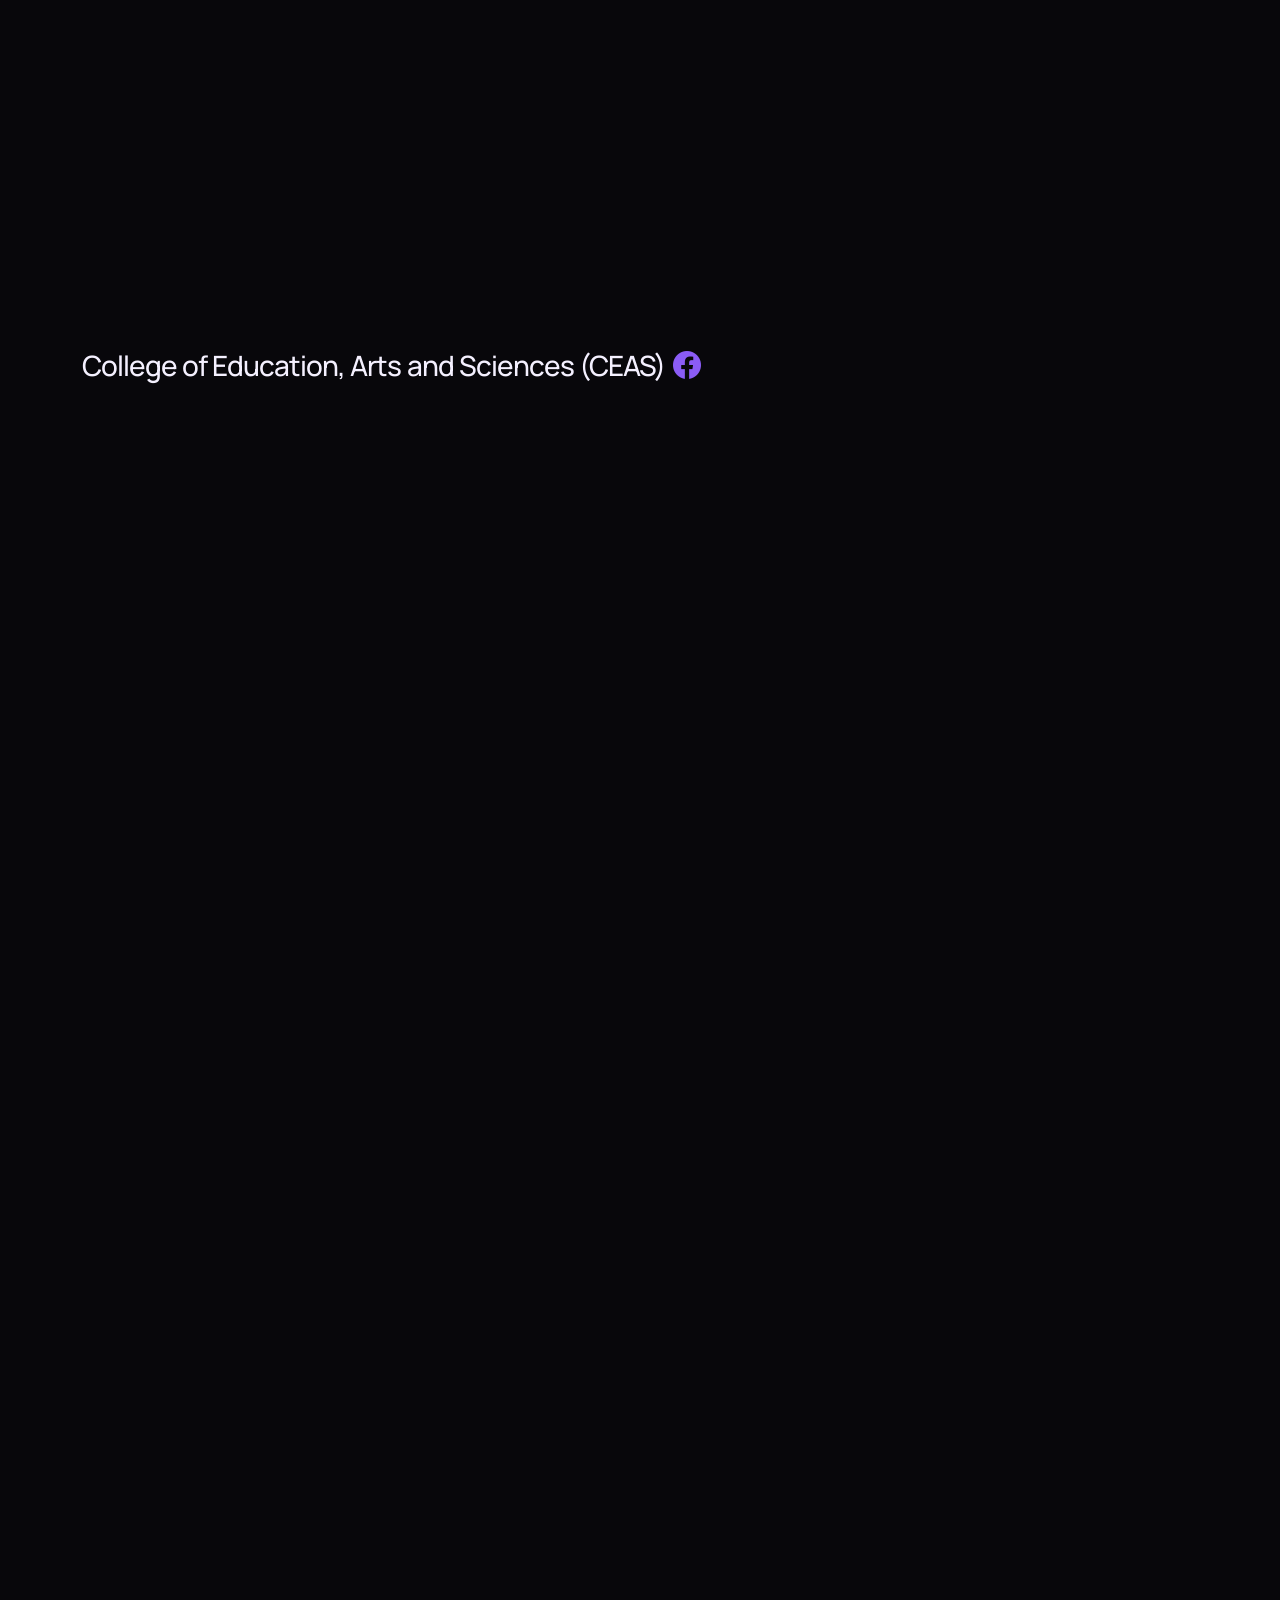
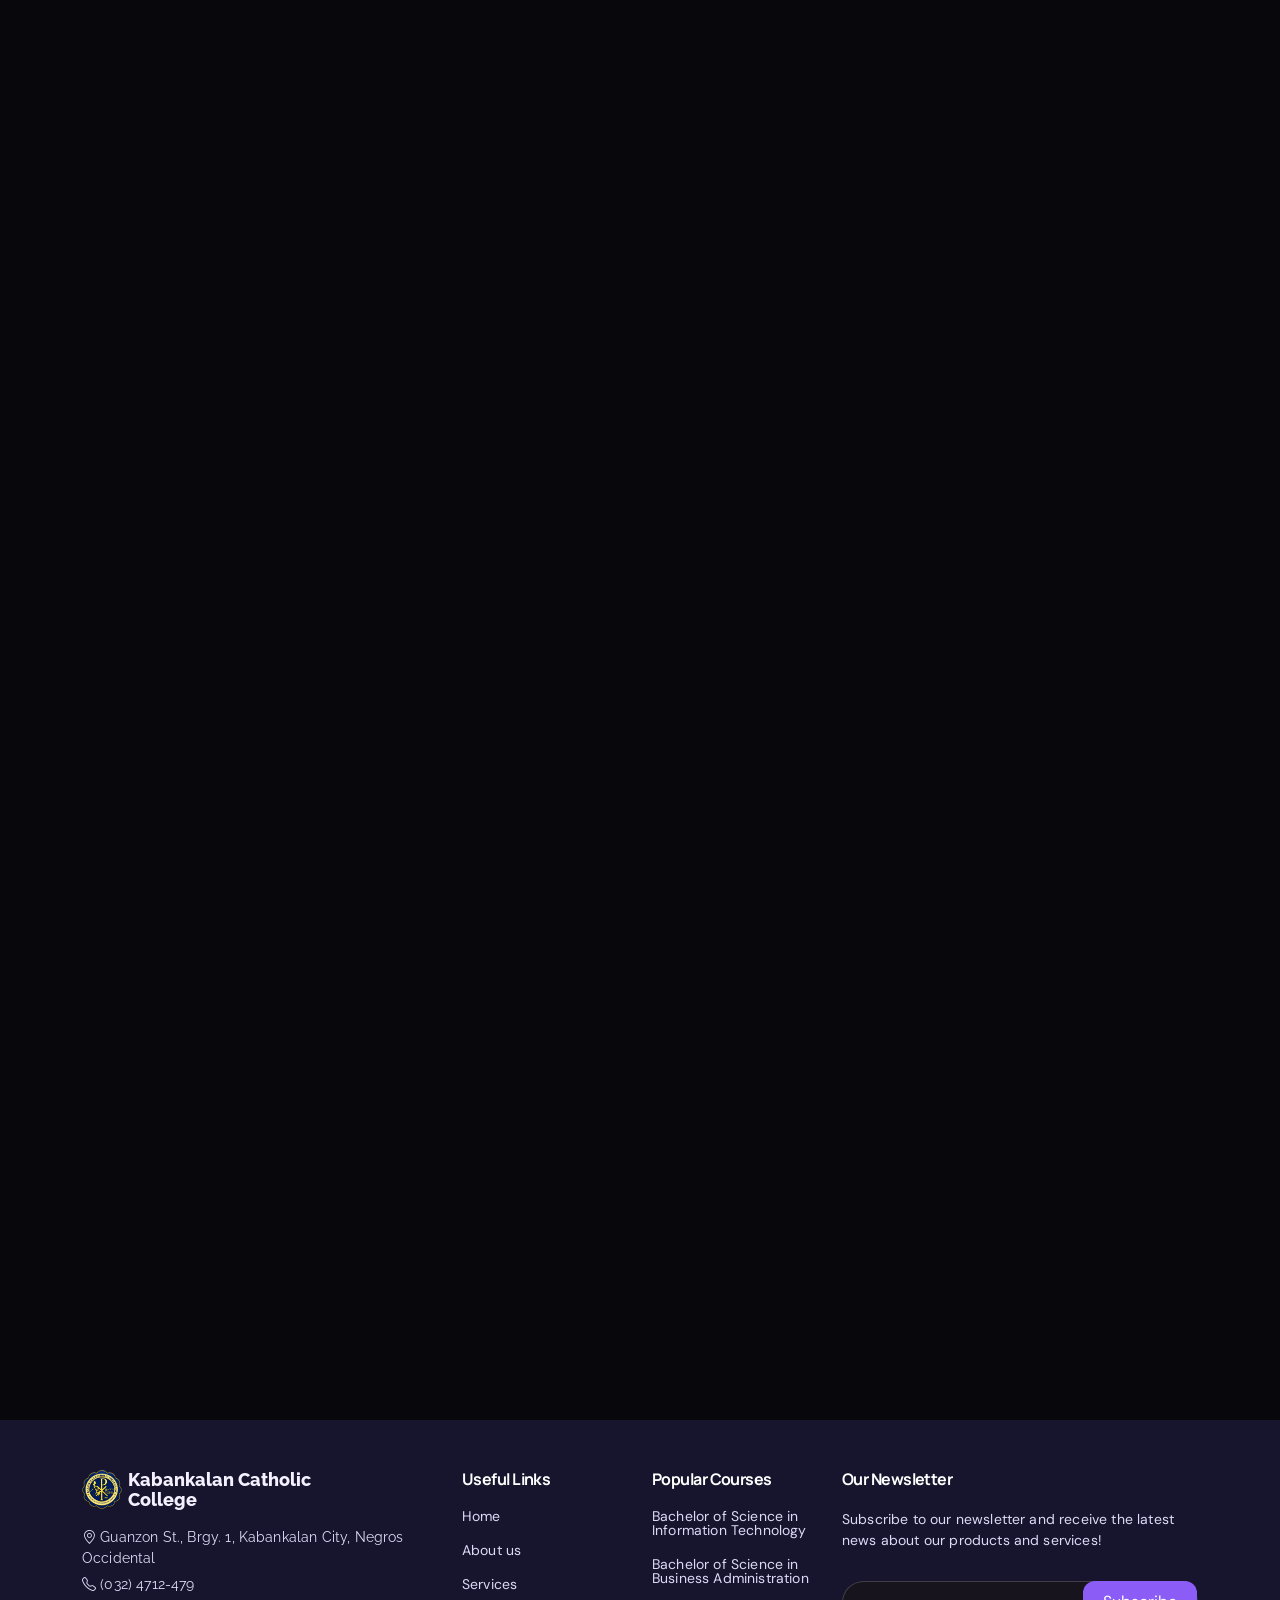
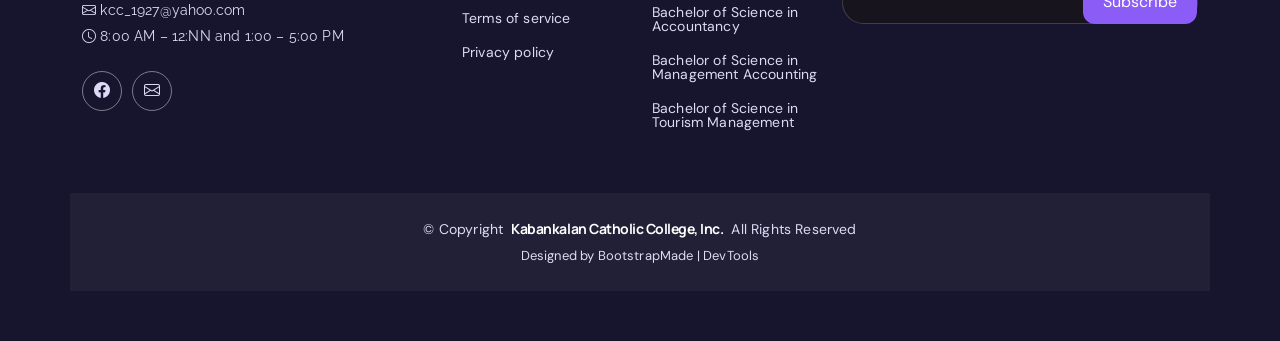
==== commit 6f24bcaf: "added title logo and new title page" ====
--- a/index.html
+++ b/index.html
@@ -4,15 +4,14 @@
 <head>
   <meta charset="utf-8">
   <meta content="width=device-width, initial-scale=1.0" name="viewport"> 
-   <img src="assets/img/kcclogo1.png" alt="KCC logo">
   <title>Kabankalan Catholic College, Inc.</title>
-  
+    
   <meta name="description" content="Kabankalan Catholic College, Inc. offers Catholic education in Kabankalan City, Negros Occidental.">
   <meta name="keywords" content="">
 
   <!-- Favicons -->
-  <link href="assets/img/favicon.png" rel="icon">
-  <link href="assets/img/apple-touch-icon.png" rel="apple-touch-icon">
+  <link href="assets/img/kcclogo1.png" rel="icon">
+  <link href="assets/img/kcclogo1.png" rel="apple-touch-icon">
 
   <!-- Fonts -->
   <link href="https://fonts.googleapis.com" rel="preconnect">
@@ -29,15 +28,8 @@
   <!-- Main CSS File -->
   <link href="assets/css/main.css" rel="stylesheet">
   <link href="assets/css/brightpath-theme.css" rel="stylesheet">
-
-  <!-- =======================================================
-  * Template Name: Landing Page
-  * Template URL: https://bootstrapmade.com/mentor-free-education-bootstrap-theme/
-  * Updated: Jul 07 2025 with Bootstrap v5.3.7
-  * Author: BootstrapMade.com
-  * License: https://bootstrapmade.com/license/
-  ======================================================== -->
 </head>
+
 
 <body class="index-page">
 
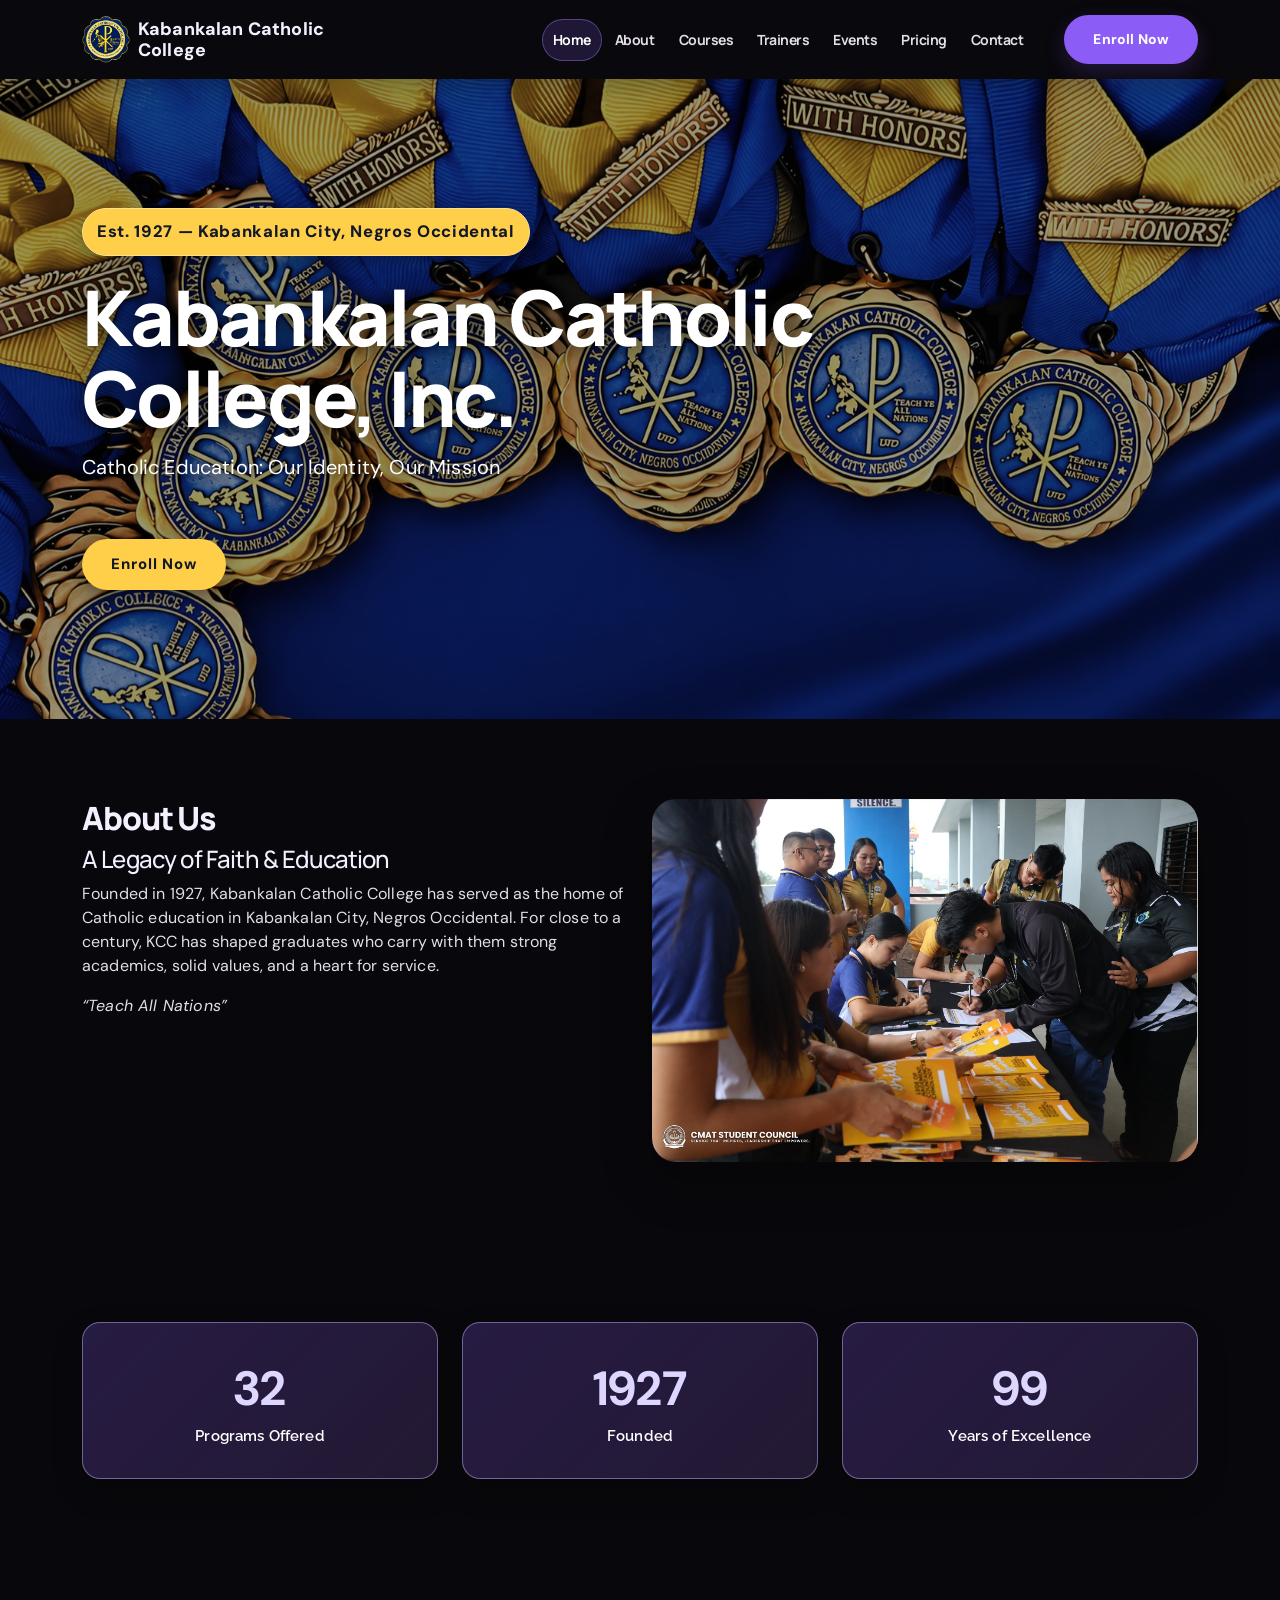
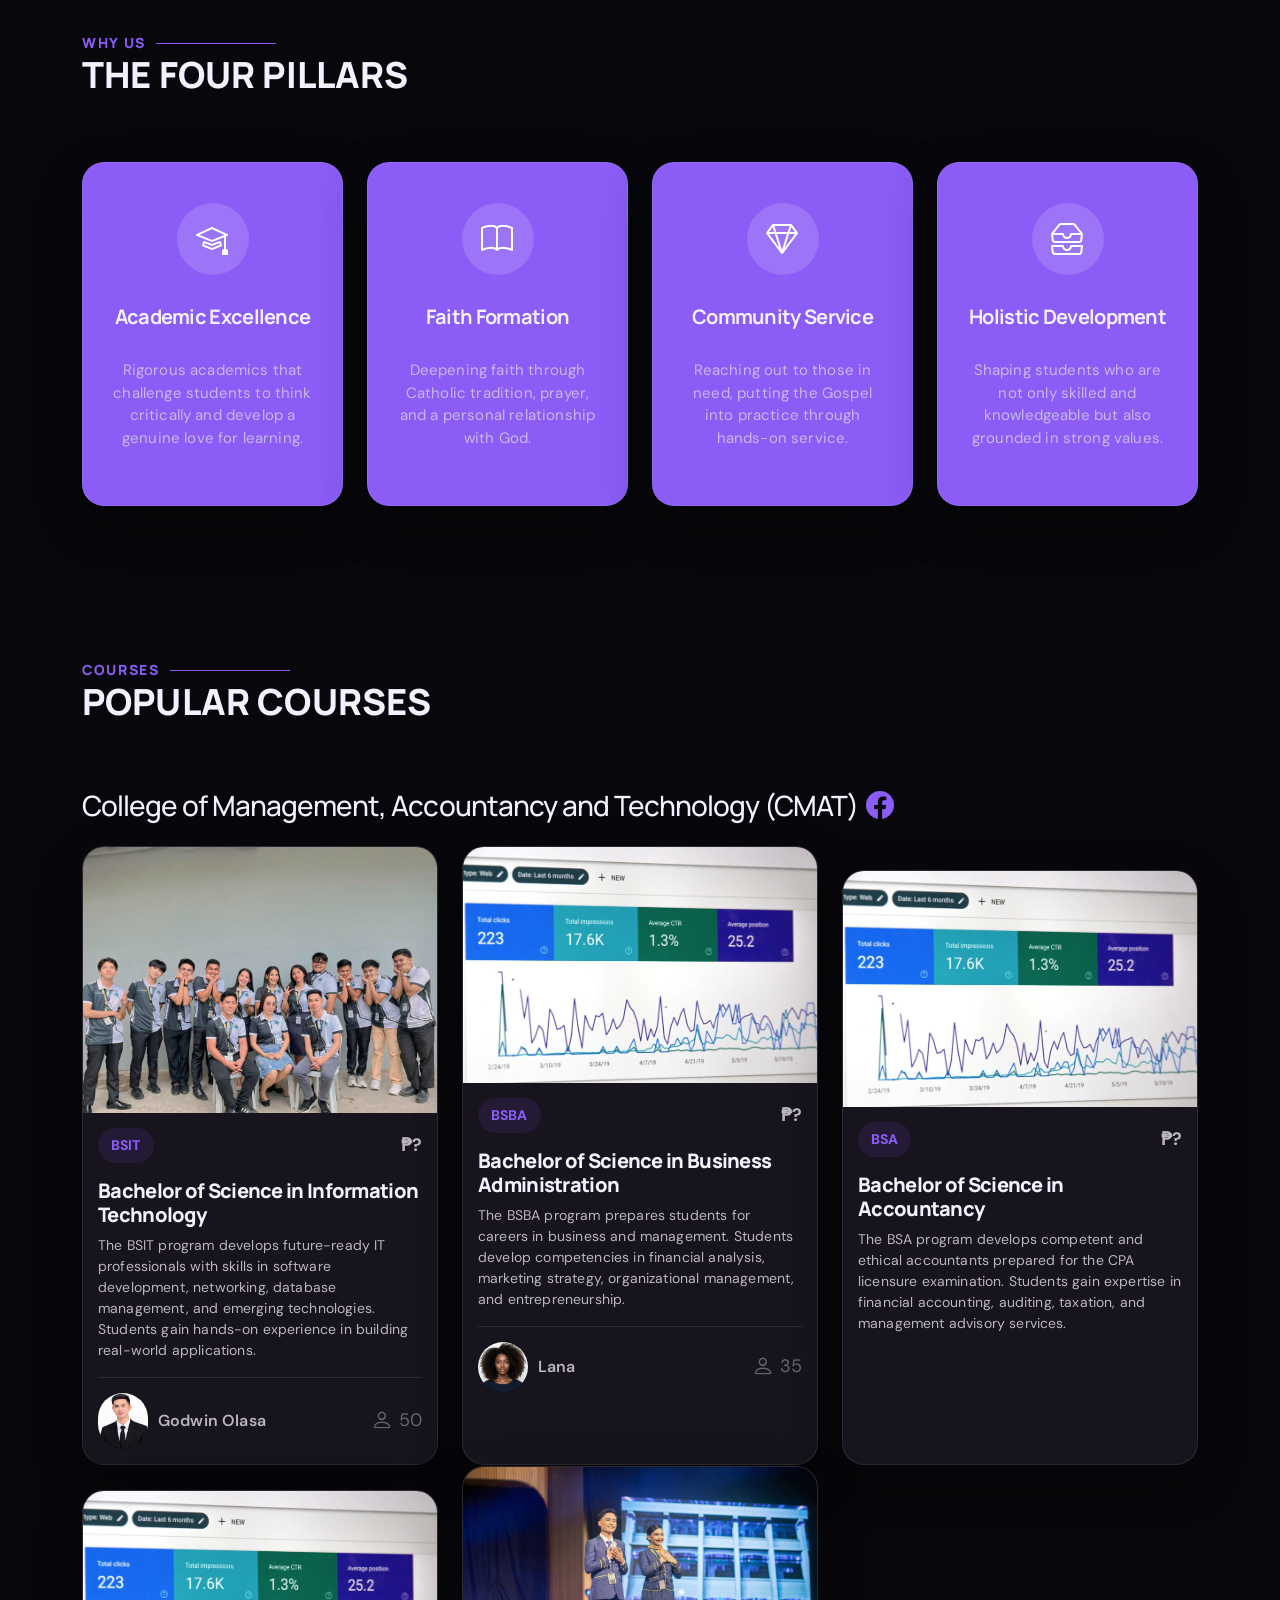
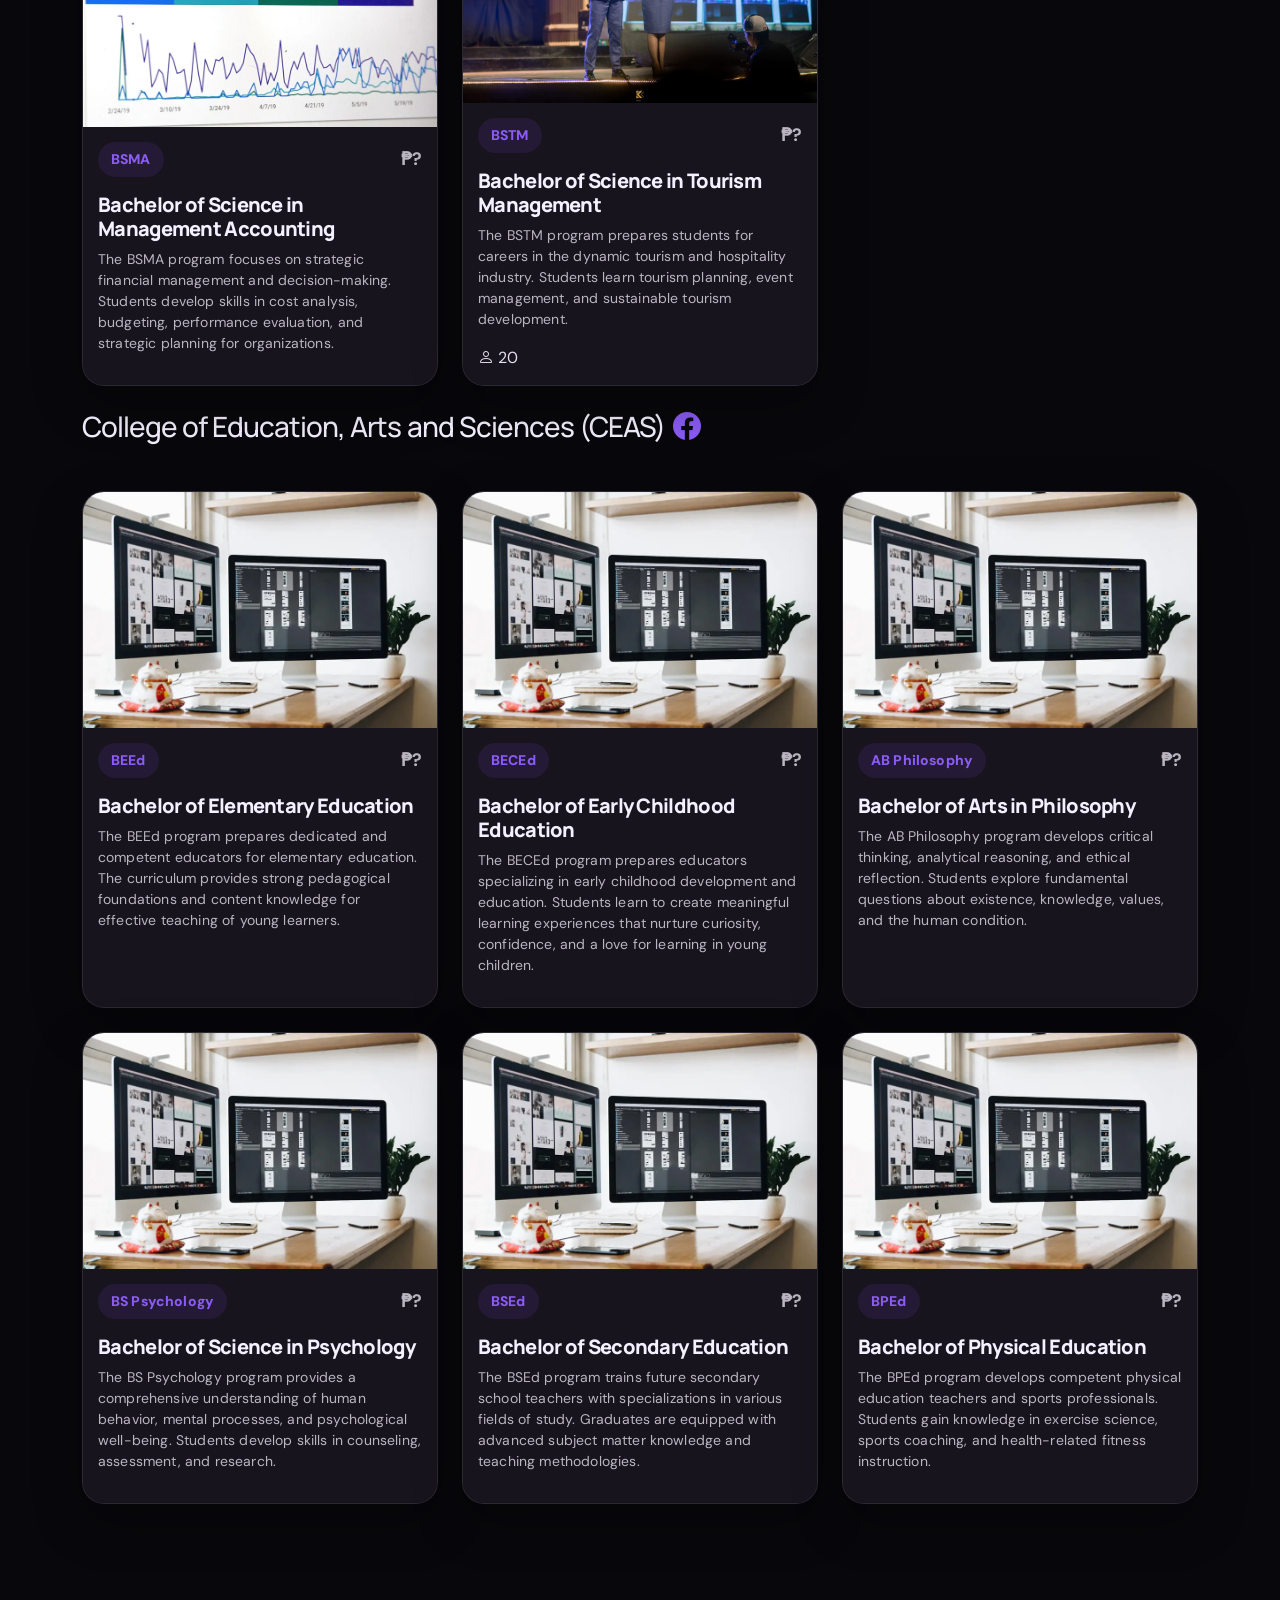
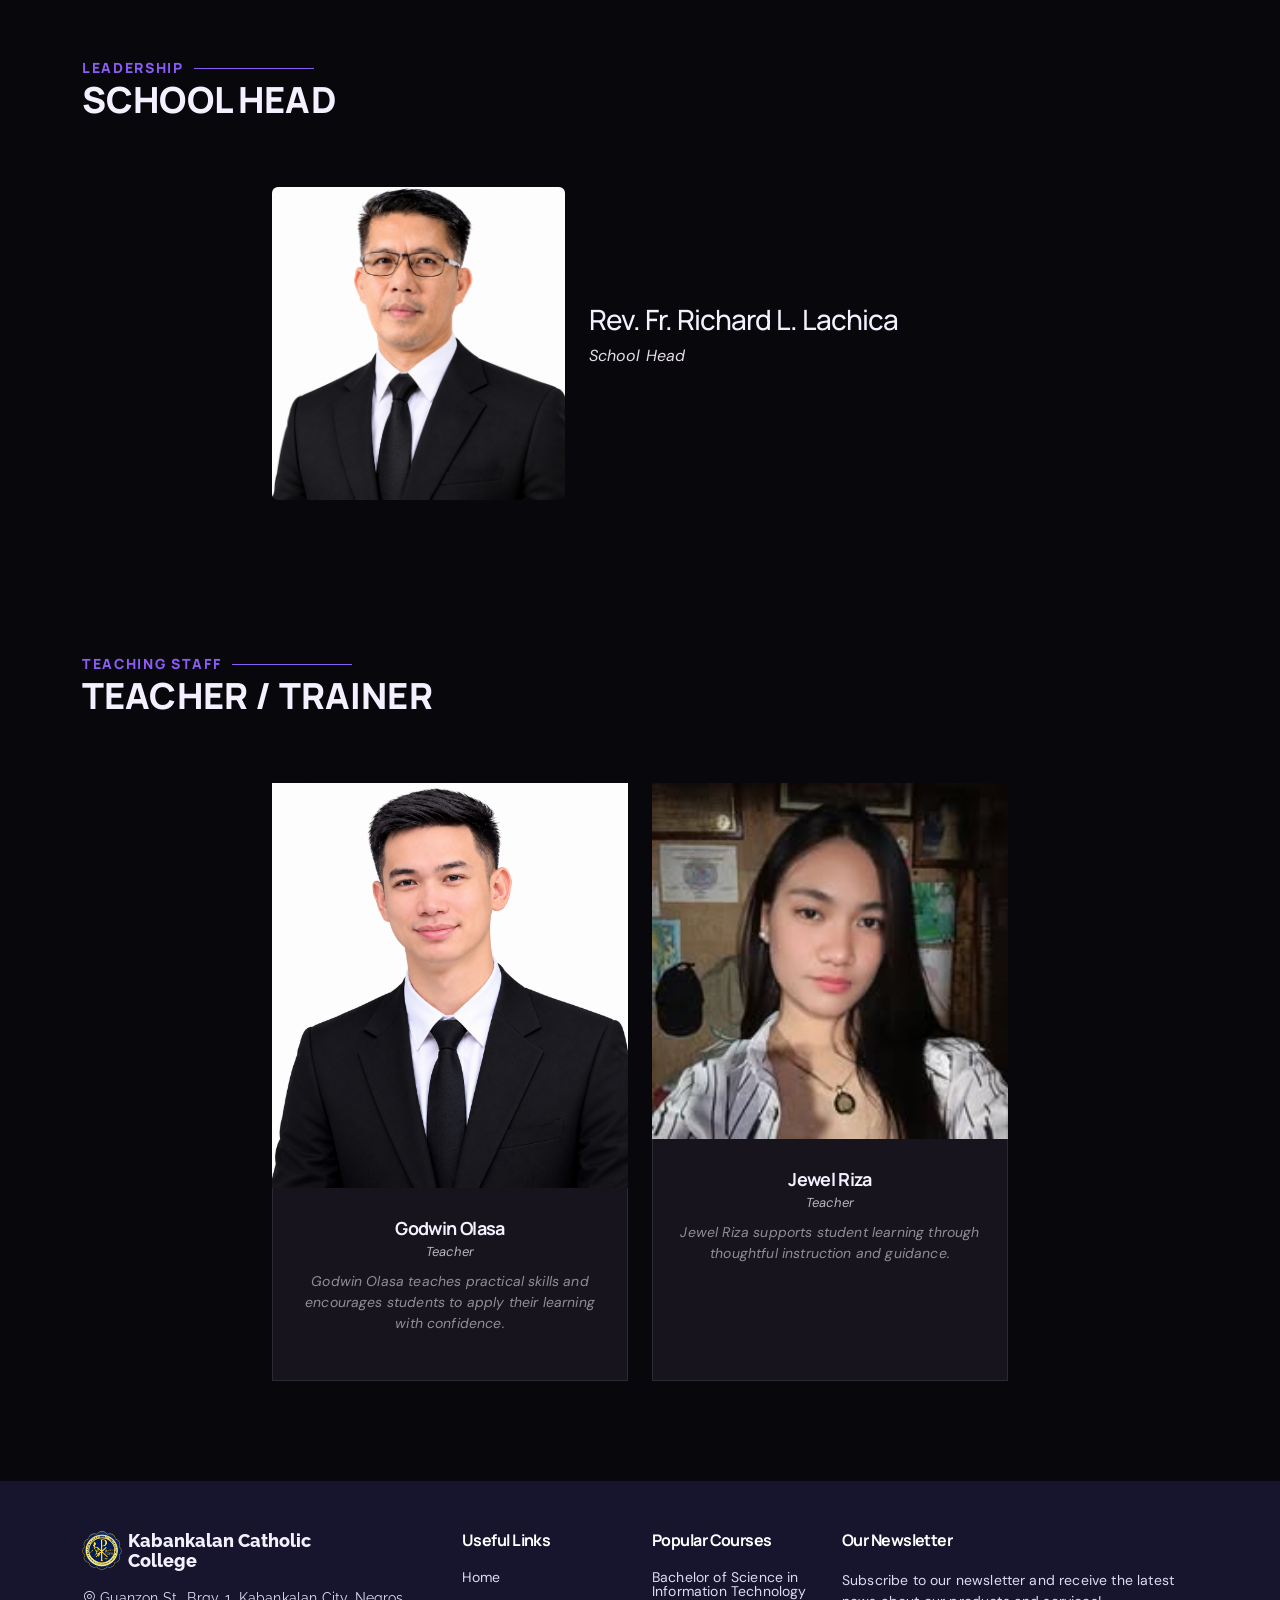
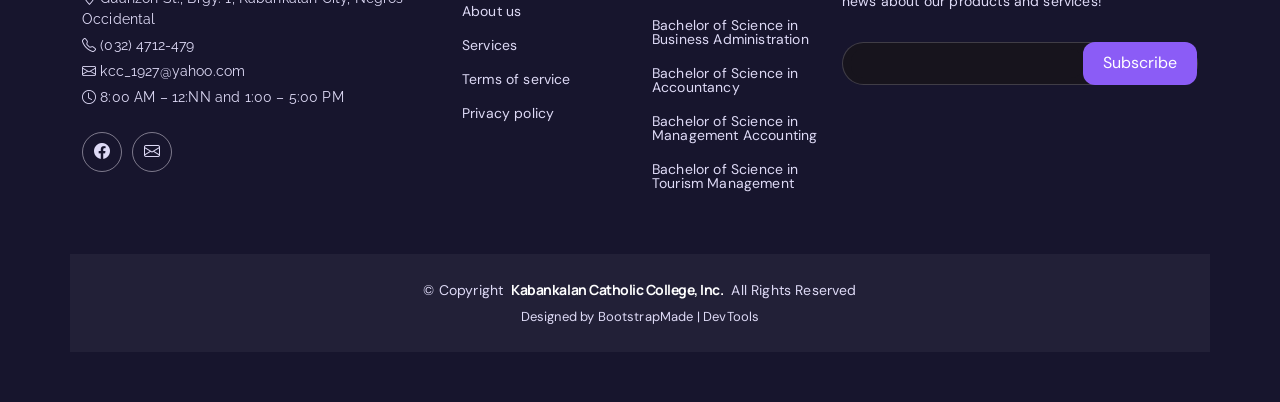
==== commit 55b7bb30: "updatedd latest" ====
--- a/index.html
+++ b/index.html
@@ -43,32 +43,15 @@
 
       <nav id="navmenu" class="navmenu">
         <ul>
-          <li><a href="index.html" class="active">Home<br></a></li>
+          <li><a href="index.html" class="active">Home</a></li>
           <li><a href="about.html">About</a></li>
           <li><a href="courses.html">Courses</a></li>
           <li><a href="trainers.html">Trainers</a></li>
           <li><a href="events.html">Events</a></li>
           <li><a href="pricing.html">Pricing</a></li>
-          <li class="dropdown"><a href="#"><span>Explore</span> <i class="bi bi-chevron-down toggle-dropdown"></i></a>
-            <ul>
-              <li><a href="#">Dropdown 1</a></li>
-              <li class="dropdown"><a href="#"><span>Deep Dropdown</span> <i class="bi bi-chevron-down toggle-dropdown"></i></a>
-                <ul>
-                  <li><a href="#">Deep Dropdown 1</a></li>
-                  <li><a href="#">Deep Dropdown 2</a></li>
-                  <li><a href="#">Deep Dropdown 3</a></li>
-                  <li><a href="#">Deep Dropdown 4</a></li>
-                  <li><a href="#">Deep Dropdown 5</a></li>
-                </ul>
-              </li>
-              <li><a href="#">Dropdown 2</a></li>
-              <li><a href="#">Dropdown 3</a></li>
-              <li><a href="#">Dropdown 4</a></li>
-            </ul>
-          </li>
           <li><a href="contact.html">Contact</a></li>
         </ul>
-        <i class="mobile-nav-toggle d-xl-none bi bi-list"></i>
+        <button type="button" class="mobile-nav-toggle d-xl-none bi bi-list" aria-label="Open navigation menu" aria-controls="navmenu" aria-expanded="false"></button>
       </nav>
 
       <a class="btn-getstarted" href="courses.html">Enroll Now</a>
--- a/assets/css/brightpath-theme.css
+++ b/assets/css/brightpath-theme.css
@@ -80,5 +80,11 @@
 .logo .sitename{position:relative}
 .logo .sitename:after{content:"";display:inline-block;width:8px;height:8px;margin-left:7px;border-radius:50%;background:var(--bp-orange);vertical-align:middle}
 .footer .footer-about .logo .college-name{font-size:clamp(14px,1.4vw,18px);font-weight:800;letter-spacing:0;line-height:1.15;max-width:230px;color:var(--bp-ink)!important}
+.navmenu>ul>li>a,.navmenu>ul>li>a:focus{display:flex;align-items:center;justify-content:center;min-height:42px;padding:8px 11px!important;border:1px solid transparent;border-radius:999px;color:#e3deea!important;font-size:14px;font-weight:700!important;white-space:nowrap;transition:background .2s ease,border-color .2s ease,color .2s ease}
+.navmenu>ul>li>a:hover,.navmenu>ul>li>a:focus-visible,.navmenu>ul>li>a.active{color:#fff!important;background:rgba(139,92,246,.18);border-color:rgba(167,139,250,.4)}
+.mobile-nav-toggle{display:inline-flex;align-items:center;justify-content:center;width:44px;height:44px;padding:0;border:0;border-radius:12px;background:transparent;color:var(--nav-color);font-size:28px;line-height:1;cursor:pointer}
+.mobile-nav-toggle:hover,.mobile-nav-toggle:focus-visible{color:#fff;background:rgba(139,92,246,.22);transform:none;box-shadow:none}
+@media(max-width:1199px){.navmenu>ul>li>a,.navmenu>ul>li>a:focus{justify-content:flex-start;min-height:48px;width:calc(100% - 24px);margin:3px 12px;padding:12px 16px!important;border-radius:12px;font-size:16px}.mobile-nav-active .mobile-nav-toggle{top:12px;right:16px}}
+@media(min-width:1200px){.navmenu>ul{gap:2px}.navmenu>ul>li>a,.navmenu>ul>li>a:focus{padding:8px 10px!important}}
 @media(max-width:768px){.hero{min-height:560px!important}.section{padding:60px 0!important}.hero h2{font-size:2.7rem!important}}
 @media(prefers-reduced-motion:reduce){*,*::before,*::after{scroll-behavior:auto!important;animation-duration:.01ms!important;animation-iteration-count:1!important;transition-duration:.01ms!important}}
